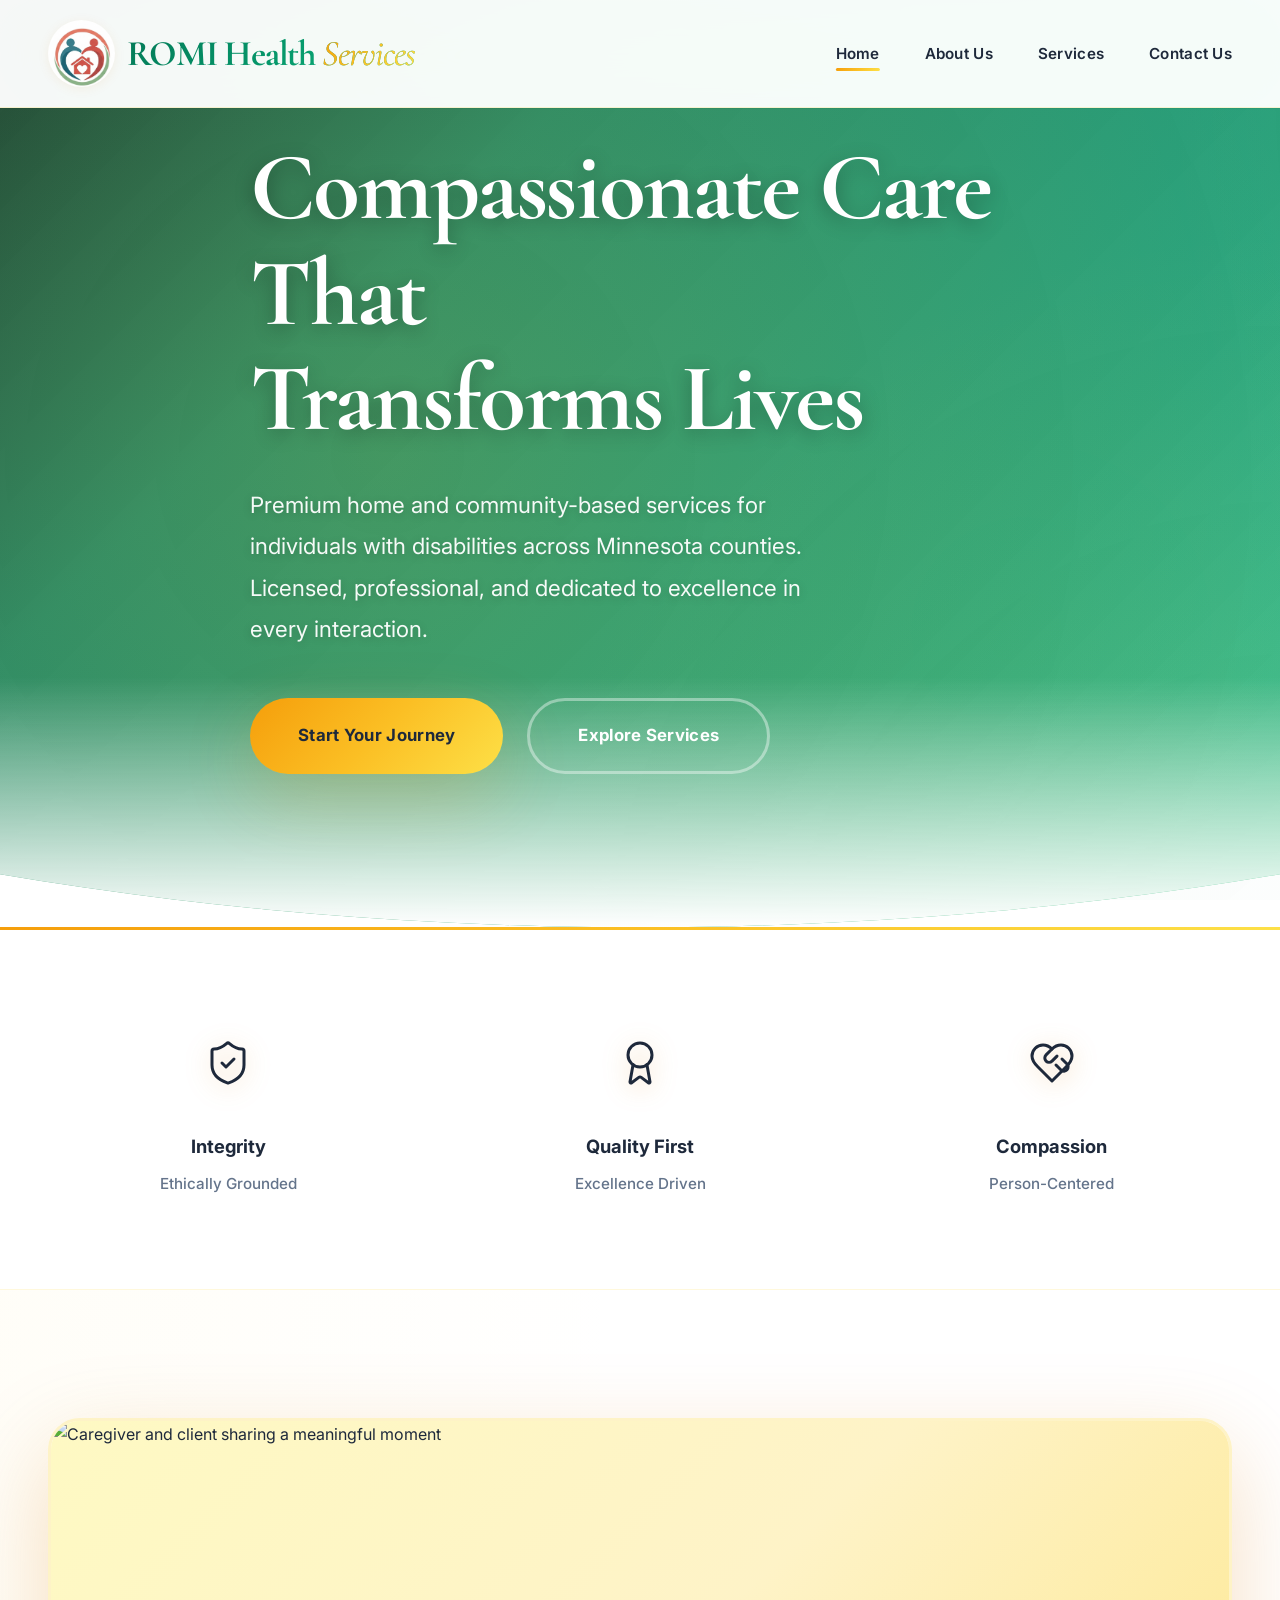
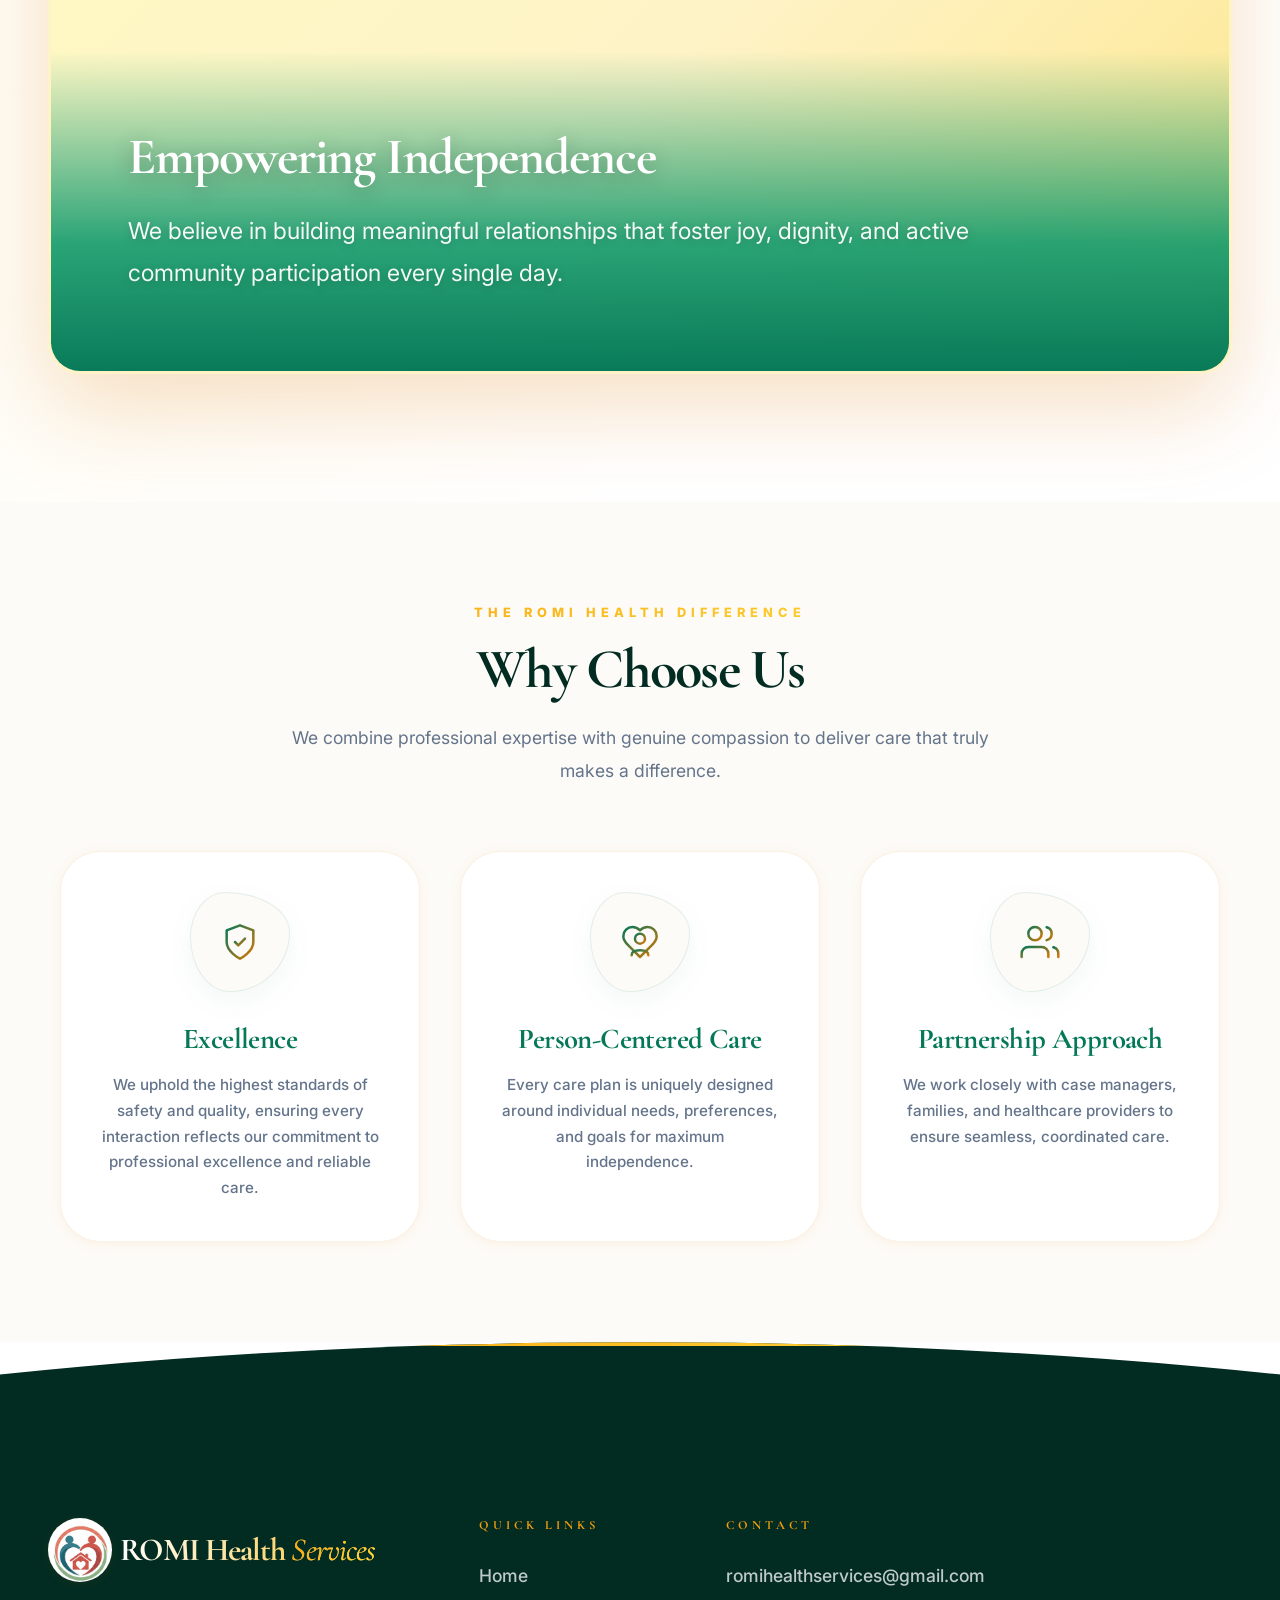
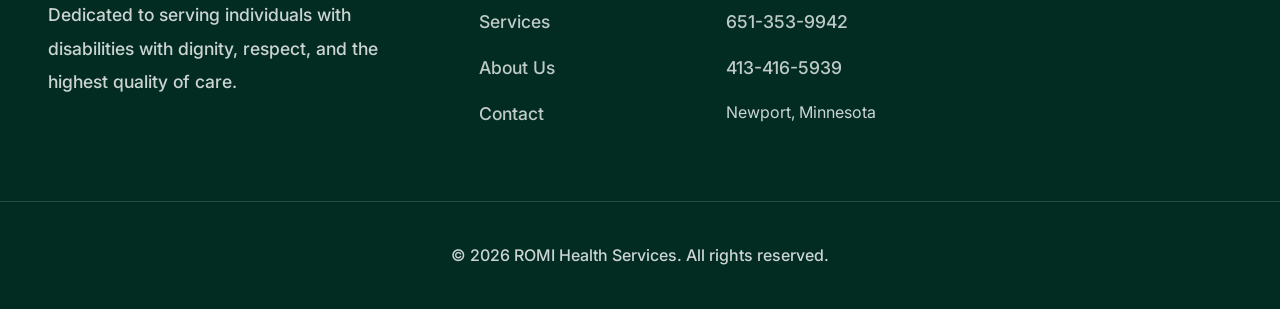
==== index.html @ c3fb42b8 "Initial commit via Netlify" ====
<!DOCTYPE html>
<html lang="en">
<head>
    <meta charset="UTF-8">
    <meta name="viewport" content="width=device-width, initial-scale=1.0">
    <title>ROMI Health Services - Premium HCBS Provider | Minnesota</title>
    <link rel="preconnect" href="https://fonts.googleapis.com">
    <link rel="preconnect" href="https://fonts.gstatic.com" crossorigin>
    <link href="https://fonts.googleapis.com/css2?family=Cormorant+Garamond:wght@300;400;500;600;700&family=Inter:wght@300;400;500;600;700;800&display=swap" rel="stylesheet">
    <link rel="stylesheet" href="styles.css">
</head>
<body>
    <nav id="navbar">
        <div class="nav-container">
            <a href="index.html" class="logo-wrapper">
                <img src="logo.png" alt="ROMI Health Services Logo" class="nav-logo">
                <div class="logo-text">ROMI Health <span>Services</span></div>
            </a>

            <button class="mobile-menu-btn" aria-label="Toggle menu">
                <span></span>
                <span></span>
                <span></span>
            </button>

            <ul class="nav-links">
                <li><a href="index.html">Home</a></li>
		<li><a href="about.html">About Us</a></li>
                <li><a href="services.html">Services</a></li>
                <li><a href="contact.html">Contact Us</a></li>
            </ul>
        </div>
    </nav>

    <section class="hero">
        <div class="hero-container">
            <div class="hero-content">
               

                <h1 style="display: block !important; font-family: 'Cormorant Garamond', serif; font-size: clamp(3rem, 8vw, 6rem); color: #ffffff; line-height: 1.1; margin-bottom: 2rem; font-weight: 700;">
    
    <div style="display: block !important; width: 100% !important; margin: 0 !important; padding: 0 !important;">
        Compassionate Care
    </div>

    <div class="accent" style="display: block !important; width: 100% !important; white-space: nowrap !important; background: linear-gradient(135deg, #bf953f 0%, #fcf6ba 50%, #aa771c 100%); -webkit-background-clip: text; -webkit-text-fill-color: transparent; font-style: italic; font-weight: 300; margin: 0 !important; padding: 0 !important;">
        That Transforms Lives
    </div>
</h1>

                <p>Premium home and community-based services for individuals with disabilities across Minnesota counties. Licensed, professional, and dedicated to excellence in every interaction.</p>

                <div class="hero-buttons">
                    <a href="contact.html" class="btn btn-primary">Start Your Journey</a>
                    <a href="services.html" class="btn btn-secondary">Explore Services</a>
                </div>
            </div>
        </div>
    </section>

<section class="trust-banner">
    <div class="trust-container">

        <div class="trust-item reveal">
            <div class="trust-icon">
                <svg xmlns="http://www.w3.org/2000/svg" width="48" height="48" viewBox="0 0 24 24" fill="none" stroke="currentColor" stroke-width="1.5" stroke-linecap="round" stroke-linejoin="round" class="lucide lucide-shield-check"><path d="M20 13c0 5-3.5 7.5-7.66 8.95a1 1 0 0 1-.67-.01C7.5 20.5 4 18 4 13V6a1 1 0 0 1 1-1c2 0 4.5-1.2 6.24-2.72a1.17 1.17 0 0 1 1.52 0C14.51 3.81 17 5 19 5a1 1 0 0 1 1 1z"/><path d="m9 12 2 2 4-4"/></svg>
            </div>
            <div class="trust-text">Integrity</div>
            <div class="trust-subtext">Ethically Grounded</div>
        </div>

        <div class="trust-item reveal">
            <div class="trust-icon">
                <svg xmlns="http://www.w3.org/2000/svg" width="48" height="48" viewBox="0 0 24 24" fill="none" stroke="currentColor" stroke-width="1.5" stroke-linecap="round" stroke-linejoin="round" class="lucide lucide-award"><path d="m15.477 12.89 1.515 8.526a.5.5 0 0 1-.81.47l-3.58-2.687a1 1 0 0 0-1.197 0l-3.586 2.686a.5.5 0 0 1-.81-.469l1.514-8.526"/><circle cx="12" cy="8" r="6"/></svg>
            </div>
            <div class="trust-text">Quality First</div>
            <div class="trust-subtext">Excellence Driven</div>
        </div>

        <div class="trust-item reveal">
            <div class="trust-icon">
                <svg xmlns="http://www.w3.org/2000/svg" width="48" height="48" viewBox="0 0 24 24" fill="none" stroke="currentColor" stroke-width="1.5" stroke-linecap="round" stroke-linejoin="round" class="lucide lucide-heart-handshake"><path d="M19 14c1.49-1.46 3-3.21 3-5.5A5.5 5.5 0 0 0 16.5 3c-1.76 0-3 .5-4.5 2-1.5-1.5-2.74-2-4.5-2A5.5 5.5 0 0 0 2 8.5c0 2.3 1.5 4.05 3 5.5l7 7Z"/><path d="M12 5 9.04 7.96a2.17 2.17 0 0 0 0 3.08c.82.82 2.13.82 2.96 0l2.5-2.5"/><path d="m14 13 2.5 2.5a2.1 2.1 0 0 0 3-.13 2.1 2.1 0 0 0-.13-3L17 10"/></svg>
            </div>
            <div class="trust-text">Compassion</div>
            <div class="trust-subtext">Person-Centered</div>
        </div>

    </div>
</section>

<section class="featured-image-section">
    <div class="section-container">
        <div class="featured-image-wrapper reveal">
            <img src="image2.jpg" alt="Caregiver and client sharing a meaningful moment" class="featured-image">

            <div class="image-overlay">
                <div class="image-caption">
                    <h3>Empowering Independence</h3>
                    <p>We believe in building meaningful relationships that foster joy, dignity, and active community participation every single day.</p>
                </div>
            </div>

        </div>
    </div>
</section>



<section class="why-choose" style="background: #fdfbf7; padding: 100px 0;">
    <svg width="0" height="0" style="position: absolute;">
        <defs>
            <linearGradient id="pro-gold-emerald" x1="0%" y1="0%" x2="100%" y2="100%">
                <stop offset="0%" style="stop-color:#047857;" />
                <stop offset="100%" style="stop-color:#d97706;" />
            </linearGradient>
        </defs>
    </svg>

    <div class="section-container" style="max-width: 1200px; margin: 0 auto; padding: 0 20px;">
        <div class="section-header reveal" style="text-align: center; margin-bottom: 60px;">
            <div class="section-subtitle" style="text-transform: uppercase; letter-spacing: 5px; color: #d97706; font-weight: 800; font-size: 0.8rem; margin-bottom: 15px;">The ROMI Health difference</div>
            <h2 class="section-title" style="font-family: 'Cormorant Garamond', serif; font-size: 3.5rem; color: #022c22; line-height: 1.1; margin-bottom: 20px;">Why Choose Us</h2>
            <p class="section-description" style="max-width: 700px; margin: 0 auto; color: #64748b; font-size: 1.1rem;">We combine professional expertise with genuine compassion to deliver care that truly makes a difference.</p>
        </div>

        <div class="features-grid" style="display: grid; grid-template-columns: repeat(auto-fit, minmax(300px, 1fr)); gap: 40px;">

            <div class="feature-card reveal" style="text-align: center; padding: 40px; background: #ffffff; border-radius: 40px; border: 1px solid rgba(217, 119, 6, 0.1); transition: all 0.6s cubic-bezier(0.23, 1, 0.32, 1);">
                <div class="feature-icon-wrapper" style="width: 100px; height: 100px; background: #fdfbf7; border-radius: 35% 65% 60% 40% / 45% 40% 60% 55%; display: flex; align-items: center; justify-content: center; margin: 0 auto 30px; border: 1px solid rgba(4, 120, 87, 0.1); box-shadow: 0 10px 30px rgba(4, 120, 87, 0.05);">
                    <svg xmlns="http://www.w3.org/2000/svg" width="40" height="40" viewBox="0 0 24 24" fill="none" stroke="url(#pro-gold-emerald)" stroke-width="1.5" stroke-linecap="round" stroke-linejoin="round">
                        <path d="M12 22s8-4 8-10V5l-8-3-8 3v7c0 6 8 10 8 10"/><path d="m9 12 2 2 4-4"/>
                    </svg>
                </div>
                <h3 class="feature-title" style="font-family: 'Cormorant Garamond', serif; font-size: 1.8rem; color: #047857; margin-bottom: 15px;">Excellence</h3>
                <p class="feature-description" style="color: #64748b; font-size: 0.95rem; line-height: 1.7;">We uphold the highest standards of safety and quality, ensuring every interaction reflects our commitment to professional excellence and reliable care.</p>
            </div>

            <div class="feature-card reveal" style="text-align: center; padding: 40px; background: #ffffff; border-radius: 40px; border: 1px solid rgba(217, 119, 6, 0.1); transition: all 0.6s cubic-bezier(0.23, 1, 0.32, 1);">
                <div class="feature-icon-wrapper" style="width: 100px; height: 100px; background: #fdfbf7; border-radius: 35% 65% 60% 40% / 45% 40% 60% 55%; display: flex; align-items: center; justify-content: center; margin: 0 auto 30px; border: 1px solid rgba(4, 120, 87, 0.1); box-shadow: 0 10px 30px rgba(4, 120, 87, 0.05);">
                    <svg xmlns="http://www.w3.org/2000/svg" width="40" height="40" viewBox="0 0 24 24" fill="none" stroke="url(#pro-gold-emerald)" stroke-width="1.5" stroke-linecap="round" stroke-linejoin="round">
                        <path d="M19 14c1.49-1.46 3-3.21 3-5.5A5.5 5.5 0 0 0 16.5 3c-1.76 0-3 .5-4.5 2-1.5-1.5-2.74-2-4.5-2A5.5 5.5 0 0 0 2 8.5c0 2.3 1.5 4.05 3 5.5l7 7Z"/><circle cx="12" cy="10" r="3"/><path d="M7 20c0-2 2-3 5-3s5 1 5 3"/>
                    </svg>
                </div>
                <h3 class="feature-title" style="font-family: 'Cormorant Garamond', serif; font-size: 1.8rem; color: #047857; margin-bottom: 15px;">Person-Centered Care</h3>
                <p class="feature-description" style="color: #64748b; font-size: 0.95rem; line-height: 1.7;">Every care plan is uniquely designed around individual needs, preferences, and goals for maximum independence.</p>
            </div>

            <div class="feature-card reveal" style="text-align: center; padding: 40px; background: #ffffff; border-radius: 40px; border: 1px solid rgba(217, 119, 6, 0.1); transition: all 0.6s cubic-bezier(0.23, 1, 0.32, 1);">
                <div class="feature-icon-wrapper" style="width: 100px; height: 100px; background: #fdfbf7; border-radius: 35% 65% 60% 40% / 45% 40% 60% 55%; display: flex; align-items: center; justify-content: center; margin: 0 auto 30px; border: 1px solid rgba(4, 120, 87, 0.1); box-shadow: 0 10px 30px rgba(4, 120, 87, 0.05);">
                    <svg xmlns="http://www.w3.org/2000/svg" width="40" height="40" viewBox="0 0 24 24" fill="none" stroke="url(#pro-gold-emerald)" stroke-width="1.5" stroke-linecap="round" stroke-linejoin="round">
                        <path d="M17 21v-2a4 4 0 0 0-4-4H5a4 4 0 0 0-4 4v2"/><circle cx="9" cy="7" r="4"/><path d="M23 21v-2a4 4 0 0 0-3-3.87"/><path d="M16 3.13a4 4 0 0 1 0 7.75"/>
                    </svg>
                </div>
                <h3 class="feature-title" style="font-family: 'Cormorant Garamond', serif; font-size: 1.8rem; color: #047857; margin-bottom: 15px;">Partnership Approach</h3>
                <p class="feature-description" style="color: #64748b; font-size: 0.95rem; line-height: 1.7;">We work closely with case managers, families, and healthcare providers to ensure seamless, coordinated care.</p>
            </div>

        </div>
    </div>
</section>

<footer>
    <div class="footer-container">

        <div class="footer-about">
            <a href="index.html" class="logo-wrapper footer-logo-wrapper">
                <img src="logo.png" alt="ROMI Health Services Logo" class="footer-logo">
                <div class="logo-text footer-logo-text">ROMI Health <span>Services</span></div>
            </a>

            <p>Dedicated to serving individuals with disabilities with dignity, respect, and the highest quality of care.</p>
        </div>

        <div class="footer-column">
            <h4 class="footer-title">Quick Links</h4>
            <ul class="footer-links">
                <li><a href="index.html">Home</a></li>
                <li><a href="services.html">Services</a></li>
                <li><a href="about.html">About Us</a></li>
                <li><a href="contact.html">Contact</a></li>
            </ul>
        </div>

        <div class="footer-column">
            <h4 class="footer-title">Contact</h4>
            <ul class="footer-links">
                <li><a href="mailto:romihealthservices@gmail.com">romihealthservices@gmail.com</a></li>
                <li><a href="tel:651-353-9942">651-353-9942</a></li>
                <li><a href="tel:+14134165939">413-416-5939</a></li>
                <li>Newport, Minnesota</li>
                
            </ul>
        </div>

    </div>

    <div class="footer-bottom">
        <p>&copy; 2026 ROMI Health Services. All rights reserved.</p>
    </div>

</footer>

<script src="script.js"></script>
</body>
</html>
---- styles.css ----
/* ===================================
   MERCY CARE AGENCY - ULTRA PREMIUM STYLES
   $10,000 Healthcare Design System
   Yellow, Green & Gold Palette
   =================================== */

:root {
    /* Primary Color Palette - Healing Green */
    --primary: #047857;
    --primary-light: #059669;
    --primary-dark: #065f46;
    --primary-ultra-light: #d1fae5;
    
    /* Accent Colors - Warm Gold & Yellow */
    --accent: #f59e0b;
    --accent-light: #fbbf24;
    --accent-dark: #d97706;
    --gold: #eab308;
    --gold-light: #fde047;
    
    /* Secondary Yellow */
    --yellow: #facc15;
    --yellow-light: #fef08a;
    --yellow-pale: #fef9c3;
    
    /* Neutrals */
    --dark: #1e293b;
    --dark-green: #022c22;
    --light: #fefce8;
    --light-green: #f0fdf4;
    --white: #ffffff;
    --cream: #fffbeb;
    
    /* Text Colors */
    --text: #1e293b;
    --text-light: #64748b;
    --text-lighter: #94a3b8;
    
    /* UI Elements */
    --border: #fef3c7;
    --border-green: #d1fae5;
    
    /* Shadows - Warm & Sophisticated */
    --shadow-sm: 0 2px 12px rgba(217, 119, 6, 0.08);
    --shadow-md: 0 4px 24px rgba(217, 119, 6, 0.12);
    --shadow-lg: 0 12px 48px rgba(217, 119, 6, 0.16);
    --shadow-xl: 0 24px 72px rgba(217, 119, 6, 0.20);
    --shadow-2xl: 0 32px 96px rgba(217, 119, 6, 0.24);
    
    /* Green Shadows */
    --shadow-green-sm: 0 2px 12px rgba(4, 120, 87, 0.10);
    --shadow-green-md: 0 4px 24px rgba(4, 120, 87, 0.15);
    --shadow-green-lg: 0 12px 48px rgba(4, 120, 87, 0.20);
    
    /* Gradients */
    --gradient-primary: linear-gradient(135deg, #047857 0%, #059669 50%, #10b981 100%);
    --gradient-accent: linear-gradient(135deg, #f59e0b 0%, #fbbf24 50%, #fde047 100%);
    --gradient-warm: linear-gradient(135deg, #fef9c3 0%, #fef3c7 50%, #fde68a 100%);
    --gradient-health: linear-gradient(135deg, #d1fae5 0%, #a7f3d0 50%, #6ee7b7 100%);
}

* {
    margin: 0;
    padding: 0;
    box-sizing: border-box;
}

html {
    scroll-behavior: smooth;
    font-size: 16px;
}

body {
    font-family: 'Inter', -apple-system, BlinkMacSystemFont, 'Segoe UI', sans-serif;
    color: var(--text);
    background: var(--white);
    overflow-x: hidden;
    line-height: 1.7;
    -webkit-font-smoothing: antialiased;
    -moz-osx-font-smoothing: grayscale;
    position: relative;
}

/* Premium Background Pattern */
body::before {
    content: '';
    position: fixed;
    top: 0;
    left: 0;
    width: 100%;
    height: 100%;
    background-image: 
        radial-gradient(circle at 20% 30%, rgba(250, 204, 21, 0.03) 0%, transparent 50%),
        radial-gradient(circle at 80% 70%, rgba(4, 120, 87, 0.03) 0%, transparent 50%);
    pointer-events: none;
    z-index: -1;
}

h1, h2, h3, h4, h5, h6 {
    font-family: 'Cormorant Garamond', serif;
    font-weight: 600;
    line-height: 1.2;
    letter-spacing: -0.02em;
}

/* ===================================
   NAVIGATION - ULTRA PREMIUM
   =================================== */

/* New Logo Structure Styles */
.logo-wrapper {
    display: flex;
    align-items: center;
    gap: 0.75rem;
    text-decoration: none;
    position: relative;
    z-index: 1001;
    transition: transform 0.3s ease;
}

.logo-wrapper:hover {
    transform: scale(1.02);
}

.nav-logo {
    height: clamp(3.2rem, 8vw, 4.2rem);
    width: clamp(3.2rem, 8vw, 4.2rem); /* Force width to exactly match height */
    object-fit: cover; /* This makes it fill the circle perfectly without stretching */
    border-radius: 50%;
    background: white;
    box-shadow: var(--shadow-sm);
}

.logo-text {
    font-family: 'Cormorant Garamond', serif;
    font-size: clamp(1.75rem, 4vw, 2.25rem);
    font-weight: 700;
    background: var(--gradient-primary);
    -webkit-background-clip: text;
    -webkit-text-fill-color: transparent;
    background-clip: text;
    letter-spacing: -0.03em;
    margin: 0;
}

.logo-text span {
    background: var(--gradient-accent);
    -webkit-background-clip: text;
    -webkit-text-fill-color: transparent;
    background-clip: text;
    font-weight: 400;
    font-style: italic;
}

.mobile-menu-btn {
    display: none;
    background: none;
    border: none;
    width: 44px;
    height: 44px;
    cursor: pointer;
    position: relative;
    z-index: 1001;
    padding: 8px;
}

.mobile-menu-btn span {
    display: block;
    width: 28px;
    height: 3px;
    background: linear-gradient(135deg, var(--primary), var(--accent));
    margin: 5px auto;
    transition: all 0.4s cubic-bezier(0.68, -0.55, 0.265, 1.55);
    border-radius: 2px;
}

.mobile-menu-btn.active span:nth-child(1) {
    transform: rotate(45deg) translate(8px, 8px);
}

.mobile-menu-btn.active span:nth-child(2) {
    opacity: 0;
    transform: translateX(-20px);
}

.mobile-menu-btn.active span:nth-child(3) {
    transform: rotate(-45deg) translate(8px, -8px);
}

nav {
    position: fixed;
    top: 0;
    width: 100%;
    background: rgba(255, 255, 255, 0.96);
    backdrop-filter: blur(28px) saturate(200%);
    -webkit-backdrop-filter: blur(28px) saturate(200%);
    z-index: 1000;
    padding: 1.25rem 0;
    border-bottom: 1px solid rgba(250, 204, 21, 0.18);
    transition: all 0.4s cubic-bezier(0.4, 0, 0.2, 1);
    box-shadow: 0 1px 0 rgba(0,0,0,0.04);
}

nav.scrolled {
    padding: 0.8rem 0;
    box-shadow: var(--shadow-md);
    border-bottom-color: rgba(4, 120, 87, 0.15);
}

.nav-container {
    max-width: 1400px;
    margin: 0 auto;
    padding: 0 clamp(1.5rem, 5vw, 3rem);
    display: flex;
    justify-content: space-between;
    align-items: center;
}

.nav-links {
    display: flex;
    gap: clamp(2rem, 3.5vw, 3.5rem);
    list-style: none;
    align-items: center;
}

.nav-links a {
    color: var(--text);
    text-decoration: none;
    font-weight: 600;
    font-size: 0.95rem;
    transition: all 0.3s ease;
    letter-spacing: 0.3px;
    position: relative;
    padding: 0.5rem 0;
}

.nav-links a::before {
    content: '';
    position: absolute;
    bottom: 0;
    left: 50%;
    transform: translateX(-50%);
    width: 0;
    height: 3px;
    background: var(--gradient-accent);
    transition: width 0.4s cubic-bezier(0.68, -0.55, 0.265, 1.55);
    border-radius: 2px;
}

.nav-links a.active::before,
.nav-links a:hover::before {
    width: 100%;
}

.nav-links a:hover {
    color: var(--primary);
}

.nav-cta {
    background: var(--gradient-primary);
    color: var(--white) !important;
    padding: 0.85rem 2rem;
    border-radius: 50px;
    font-weight: 700;
    font-size: 0.95rem;
    transition: all 0.4s cubic-bezier(0.4, 0, 0.2, 1);
    box-shadow: var(--shadow-green-md);
    border: none;
    position: relative;
    overflow: hidden;
}

.nav-cta::before {
    content: '';
    position: absolute;
    top: 0;
    left: -100%;
    width: 100%;
    height: 100%;
    background: linear-gradient(90deg, transparent, rgba(255,255,255,0.3), transparent);
    transition: left 0.5s;
}

.nav-cta:hover::before {
    left: 100%;
}

.nav-cta::after {
    display: none;
}

.nav-cta:hover {
    transform: translateY(-2px);
    box-shadow: var(--shadow-green-lg);
}

/* ===================================
   HERO SECTION - ULTRA LUXURY
   =================================== */

.hero {
    min-height: 100vh;
    display: flex;
    align-items: center;
    position: relative;
    overflow: hidden;
    /* Added RGBA transparency to the gradient and inserted image1.jpg */
    background: 
        linear-gradient(135deg, rgba(2, 44, 34, 0.92) 0%, rgba(4, 120, 87, 0.88) 30%, rgba(5, 150, 105, 0.85) 70%, rgba(16, 185, 129, 0.8) 100%),
        url('image1.jpg') center/cover no-repeat;
    padding: clamp(7rem, 15vh, 11rem) 0 clamp(5rem, 10vh, 7rem);
}

.hero::before {
    content: '';
    position: absolute;
    width: 200%;
    height: 200%;
    background: 
        radial-gradient(circle at 15% 50%, rgba(250, 204, 21, 0.15) 0%, transparent 40%),
        radial-gradient(circle at 85% 30%, rgba(251, 191, 36, 0.12) 0%, transparent 40%),
        radial-gradient(circle at 50% 80%, rgba(234, 179, 8, 0.10) 0%, transparent 40%);
    animation: heroFloat 20s ease-in-out infinite;
}

@keyframes heroFloat {
    0%, 100% { transform: translate(0, 0) rotate(0deg) scale(1); }
    33% { transform: translate(-40px, -40px) rotate(5deg) scale(1.05); }
    66% { transform: translate(40px, -30px) rotate(-5deg) scale(0.95); }
}

.hero::after {
    content: '';
    position: absolute;
    bottom: 0;
    left: 0;
    right: 0;
    height: 250px;
    background: linear-gradient(to top, var(--white), transparent);
}

/* Decorative Elements */
.hero .section-container::before,
.hero .section-container::after {
    content: '';
    position: absolute;
    border-radius: 50%;
    opacity: 0.6;
    animation: pulse 4s ease-in-out infinite;
}

.hero .section-container::before {
    width: 300px;
    height: 300px;
    background: radial-gradient(circle, rgba(250, 204, 21, 0.2), transparent 70%);
    top: 10%;
    right: 5%;
    animation-delay: 0.5s;
}

.hero .section-container::after {
    width: 400px;
    height: 400px;
    background: radial-gradient(circle, rgba(234, 179, 8, 0.15), transparent 70%);
    bottom: 15%;
    left: 0;
}

@keyframes pulse {
    0%, 100% { transform: scale(1); opacity: 0.6; }
    50% { transform: scale(1.1); opacity: 0.4; }
}

.hero-container {
    max-width: 1400px;
    margin: 0 auto;
    padding: 0 clamp(1.5rem, 5vw, 3rem);
    display: flex;
    flex-direction: column;
    align-items: flex-start;
    position: relative;
    z-index: 1;
}

.hero-content {
    max-width: 780px;
    animation: fadeInLeft 1.2s cubic-bezier(0.4, 0, 0.2, 1);
}

@keyframes fadeInLeft {
    from {
        opacity: 0;
        transform: translateX(-60px);
    }
    to {
        opacity: 1;
        transform: translateX(0);
    }
}

.hero-badge {
    display: inline-flex;
    align-items: center;
    gap: 0.75rem;
    background: rgba(250, 204, 21, 0.25);
    backdrop-filter: blur(12px);
    color: var(--yellow-light);
    padding: 0.75rem 2rem;
    border-radius: 50px;
    font-size: 0.9rem;
    font-weight: 700;
    margin-bottom: 2rem;
    border: 2px solid rgba(250, 204, 21, 0.5);
    animation: fadeIn 1.2s ease-out 0.3s both;
    letter-spacing: 0.5px;
    text-transform: uppercase;
    box-shadow: 0 8px 24px rgba(250, 204, 21, 0.3);
}

@keyframes fadeIn {
    from { opacity: 0; transform: translateY(30px); }
    to { opacity: 1; transform: translateY(0); }
}

.hero h1 {
    font-size: clamp(3rem, 8vw, 6rem);
    line-height: 1.05;
    color: var(--white);
    margin-bottom: 1.75rem;
    font-weight: 700;
    animation: fadeIn 1.2s ease-out 0.5s both;
    text-shadow: 0 4px 20px rgba(0, 0, 0, 0.3);
}

.hero h1 .accent {
    background: var(--gradient-accent);
    -webkit-background-clip: text;
    -webkit-text-fill-color: transparent;
    background-clip: text;
    display: block;
    font-weight: 400;
    font-style: italic;
    text-shadow: none;
}

.hero p {
    font-size: clamp(1.15rem, 2.2vw, 1.4rem);
    color: rgba(255, 255, 255, 0.95);
    margin-bottom: 3rem;
    line-height: 1.85;
    max-width: 600px;
    animation: fadeIn 1.2s ease-out 0.7s both;
    text-shadow: 0 2px 10px rgba(0, 0, 0, 0.2);
}

.hero-buttons {
    display: flex;
    gap: 1.5rem;
    flex-wrap: wrap;
    animation: fadeIn 1.2s ease-out 0.9s both;
}

.btn {
    display: inline-flex;
    align-items: center;
    justify-content: center;
    padding: 1.3rem 3rem;
    border-radius: 50px;
    text-decoration: none;
    font-weight: 700;
    font-size: 1.05rem;
    transition: all 0.4s cubic-bezier(0.4, 0, 0.2, 1);
    border: none;
    cursor: pointer;
    letter-spacing: 0.3px;
    position: relative;
    overflow: hidden;
}

.btn::before {
    content: '';
    position: absolute;
    top: 50%;
    left: 50%;
    width: 0;
    height: 0;
    border-radius: 50%;
    background: rgba(255, 255, 255, 0.3);
    transform: translate(-50%, -50%);
    transition: width 0.6s, height 0.6s;
}

.btn:hover::before {
    width: 300px;
    height: 300px;
}

.btn-primary {
    background: var(--gradient-accent);
    color: var(--dark);
    box-shadow: var(--shadow-xl);
}

.btn-primary:hover {
    transform: translateY(-4px);
    box-shadow: var(--shadow-2xl);
}

.btn-secondary {
    background: transparent;
    color: var(--white);
    border: 3px solid rgba(255, 255, 255, 0.4);
}

.btn-secondary:hover {
    background: rgba(255, 255, 255, 0.15);
    border-color: var(--white);
}

.hero-visual {
    position: relative;
    animation: fadeInRight 1.2s ease-out 0.5s both;
}

@keyframes fadeInRight {
    from {
        opacity: 0;
        transform: translateX(60px);
    }
    to {
        opacity: 1;
        transform: translateX(0);
    }
}

.stats-grid {
    display: grid;
    grid-template-columns: repeat(2, 1fr);
    gap: clamp(1.5rem, 2.5vw, 2.5rem);
}

.stat-card {
    background: rgba(255, 255, 255, 0.12);
    backdrop-filter: blur(24px);
    -webkit-backdrop-filter: blur(24px);
    padding: clamp(2rem, 4vw, 3rem);
    border-radius: 24px;
    border: 2px solid rgba(255, 255, 255, 0.25);
    transition: all 0.5s cubic-bezier(0.4, 0, 0.2, 1);
    position: relative;
    overflow: hidden;
}

.stat-card::before {
    content: '';
    position: absolute;
    top: 0;
    left: 0;
    right: 0;
    height: 5px;
    background: var(--gradient-accent);
    transform: scaleX(0);
    transition: transform 0.6s cubic-bezier(0.68, -0.55, 0.265, 1.55);
}

.stat-card:hover::before {
    transform: scaleX(1);
}

.stat-card::after {
    content: '';
    position: absolute;
    top: -50%;
    right: -50%;
    width: 200%;
    height: 200%;
    background: radial-gradient(circle, rgba(250, 204, 21, 0.1), transparent 70%);
    transition: transform 0.8s ease;
}

.stat-card:hover::after {
    transform: rotate(45deg);
}

.stat-card:hover {
    background: rgba(255, 255, 255, 0.18);
    transform: translateY(-10px);
    border-color: rgba(250, 204, 21, 0.6);
    box-shadow: 0 20px 60px rgba(250, 204, 21, 0.3);
}

.stat-number {
    font-family: 'Cormorant Garamond', serif;
    font-size: clamp(3rem, 6vw, 4.5rem);
    font-weight: 800;
    background: var(--gradient-accent);
    -webkit-background-clip: text;
    -webkit-text-fill-color: transparent;
    background-clip: text;
    margin-bottom: 0.75rem;
    line-height: 1;
    position: relative;
    z-index: 1;
}

.stat-label {
    color: rgba(255, 255, 255, 0.95);
    font-size: clamp(1rem, 1.8vw, 1.2rem);
    font-weight: 600;
    position: relative;
    z-index: 1;
}

/* ===================================
   TRUST BANNER - PREMIUM
   =================================== */

.trust-banner {
    background: var(--white);
    padding: clamp(3.5rem, 6vw, 5rem) 0;
    border-bottom: 1px solid rgba(250, 204, 21, 0.15);
    position: relative;
}

.trust-banner::before {
    content: '';
    position: absolute;
    top: 0;
    left: 0;
    right: 0;
    height: 3px;
    background: var(--gradient-accent);
}

.trust-container {
    max-width: 1400px;
    margin: 0 auto;
    padding: 0 clamp(1.5rem, 5vw, 3rem);
    display: flex;
    justify-content: space-around;
    align-items: center;
    gap: clamp(2rem, 4vw, 4rem);
    flex-wrap: wrap;
}

.trust-item {
    text-align: center;
    flex: 1;
    min-width: 180px;
    padding: 1rem;
    transition: transform 0.3s ease;
}

.trust-item:hover {
    transform: translateY(-5px);
}

.trust-icon {
    font-size: clamp(2.5rem, 5vw, 3.5rem);
    margin-bottom: 1rem;
    filter: drop-shadow(0 4px 12px rgba(217, 119, 6, 0.3));
}

.trust-text {
    font-size: clamp(1rem, 1.8vw, 1.15rem);
    color: var(--text);
    font-weight: 700;
    margin-bottom: 0.5rem;
}

.trust-subtext {
    font-size: clamp(0.85rem, 1.4vw, 0.95rem);
    color: var(--text-light);
    font-weight: 500;
}

/* ===================================
   FEATURED IMAGE SECTION - ULTRA PREMIUM
   =================================== */

.featured-image-section {
    padding: clamp(5rem, 10vw, 8rem) 0;
    background: var(--white);
    position: relative;
}

.featured-image-section::before {
    content: '';
    position: absolute;
    top: 0;
    left: 0;
    width: 50%;
    height: 100%;
    background: linear-gradient(to right, rgba(250, 204, 21, 0.03), transparent);
    pointer-events: none;
}

.featured-image-wrapper {
    position: relative;
    border-radius: 32px;
    overflow: hidden;
    box-shadow: var(--shadow-2xl);
    transition: all 0.6s cubic-bezier(0.4, 0, 0.2, 1);
    max-width: 1200px;
    margin: 0 auto;
    border: 3px solid var(--border);
}

.featured-image-wrapper:hover {
    transform: translateY(-12px) scale(1.01);
    box-shadow: 0 40px 100px rgba(217, 119, 6, 0.3);
    border-color: var(--accent);
}

.featured-image {
    width: 100%;
    height: auto;
    min-height: 550px;
    max-height: 750px;
    object-fit: cover;
    display: block;
    background: var(--gradient-warm);
    transition: transform 0.6s ease;
}

.featured-image-wrapper:hover .featured-image {
    transform: scale(1.05);
}

.image-overlay {
    position: absolute;
    bottom: 0;
    left: 0;
    right: 0;
    background: linear-gradient(
        to top,
        rgba(4, 120, 87, 0.98) 0%,
        rgba(5, 150, 105, 0.85) 40%,
        transparent 100%
    );
    padding: clamp(2.5rem, 6vw, 5rem);
    transform: translateY(0);
    transition: all 0.6s ease;
}

.featured-image-wrapper:hover .image-overlay {
    background: linear-gradient(
        to top,
        rgba(2, 44, 34, 0.98) 0%,
        rgba(4, 120, 87, 0.9) 50%,
        transparent 100%
    );
}

.image-caption {
    max-width: 850px;
}

.image-caption h3 {
    font-family: 'Cormorant Garamond', serif;
    font-size: clamp(2.2rem, 5vw, 3.8rem);
    color: var(--white);
    margin-bottom: 1.5rem;
    font-weight: 700;
    line-height: 1.15;
    text-shadow: 0 4px 20px rgba(0, 0, 0, 0.3);
}

.image-caption p {
    color: rgba(255, 255, 255, 0.95);
    font-size: clamp(1.1rem, 2.2vw, 1.45rem);
    line-height: 1.8;
    margin: 0;
    text-shadow: 0 2px 10px rgba(0, 0, 0, 0.2);
}

/* Placeholder styling */
.featured-image-wrapper::before {
    content: '';
    position: absolute;
    top: 0;
    left: 0;
    right: 0;
    bottom: 0;
    background: var(--gradient-warm);
    z-index: -1;
}

/* ===================================
   SECTIONS - PREMIUM SPACING
   =================================== */

section {
    padding: clamp(5rem, 12vw, 10rem) 0;
    position: relative;
}

.section-container {
    max-width: 1400px;
    margin: 0 auto;
    padding: 0 clamp(1.5rem, 5vw, 3rem);
}

.section-header {
    text-align: center;
    margin-bottom: clamp(4rem, 8vw, 6rem);
    max-width: 900px;
    margin-left: auto;
    margin-right: auto;
}

.section-subtitle {
    color: var(--accent-dark);
    font-weight: 800;
    font-size: clamp(0.78rem, 1.4vw, 0.9rem);
    text-transform: uppercase;
    letter-spacing: 5px;
    margin-bottom: 1.25rem;
    background: var(--gradient-accent);
    -webkit-background-clip: text;
    -webkit-text-fill-color: transparent;
    background-clip: text;
}

.section-title {
    font-family: 'Cormorant Garamond', serif;
    font-size: clamp(3rem, 7vw, 5rem);
    color: var(--dark);
    font-weight: 700;
    margin-bottom: 2rem;
    line-height: 1.1;
    letter-spacing: -0.03em;
}

.section-description {
    font-size: clamp(1.1rem, 2.2vw, 1.35rem);
    color: var(--text-light);
    line-height: 1.9;
    font-weight: 400;
}

/* ===================================
   CERTIFICATIONS - ULTRA PREMIUM
   =================================== */

.certifications {
    background: var(--light-green);
    position: relative;
    overflow: hidden;
}

.certifications::before {
    content: '';
    position: absolute;
    width: 600px;
    height: 600px;
    border-radius: 50%;
    background: radial-gradient(circle, rgba(250, 204, 21, 0.08), transparent 70%);
    top: -200px;
    right: -200px;
    animation: float 15s ease-in-out infinite;
}

@keyframes float {
    0%, 100% { transform: translate(0, 0); }
    50% { transform: translate(-50px, 50px); }
}

.cert-grid {
    display: grid;
    grid-template-columns: repeat(auto-fit, minmax(280px, 1fr));
    gap: clamp(2rem, 4vw, 3rem);
    margin-top: 4rem;
}

.cert-badge {
    background: var(--white);
    padding: clamp(2.5rem, 5vw, 3.5rem) clamp(2rem, 4vw, 2.5rem);
    border-radius: 28px;
    text-align: center;
    border: 3px solid transparent;
    transition: all 0.6s cubic-bezier(0.4, 0, 0.2, 1);
    box-shadow: var(--shadow-sm);
    position: relative;
    overflow: hidden;
}

.cert-badge::before {
    content: '';
    position: absolute;
    top: 0;
    left: 0;
    right: 0;
    height: 6px;
    background: var(--gradient-accent);
    transform: scaleX(0);
    transition: transform 0.6s cubic-bezier(0.68, -0.55, 0.265, 1.55);
}

.cert-badge::after {
    content: '';
    position: absolute;
    inset: 0;
    background: radial-gradient(circle at 50% 50%, rgba(250, 204, 21, 0.05), transparent 70%);
    opacity: 0;
    transition: opacity 0.4s ease;
}

.cert-badge:hover::before {
    transform: scaleX(1);
}

.cert-badge:hover::after {
    opacity: 1;
}

.cert-badge:hover {
    border-color: var(--accent);
    transform: translateY(-15px);
    box-shadow: var(--shadow-2xl);
}

.cert-icon {
    font-size: clamp(3rem, 6vw, 4.5rem);
    margin-bottom: 2rem;
    filter: grayscale(0.2);
    transition: all 0.4s ease;
}

.cert-badge:hover .cert-icon {
    filter: grayscale(0);
    transform: scale(1.1) rotate(5deg);
}

.cert-name {
    font-family: 'Cormorant Garamond', serif;
    font-weight: 800;
    color: var(--primary);
    font-size: clamp(1.8rem, 3.5vw, 2.5rem);
    margin-bottom: 0.75rem;
    letter-spacing: -0.02em;
}

.cert-desc {
    font-size: clamp(1rem, 1.7vw, 1.1rem);
    color: var(--text-light);
    line-height: 1.7;
    font-weight: 500;
}

/* ===================================
   SERVICES - LUXURY GRID
   =================================== */

.services {
    background: var(--white);
}

.services-grid {
    display: grid;
    grid-template-columns: repeat(auto-fit, minmax(340px, 1fr));
    gap: clamp(2rem, 4vw, 3rem);
    margin-top: 4rem;
}

.service-card {
    background: var(--white);
    padding: clamp(2.5rem, 5vw, 3.5rem);
    border-radius: 28px;
    box-shadow: var(--shadow-md);
    transition: all 0.6s cubic-bezier(0.4, 0, 0.2, 1);
    position: relative;
    overflow: hidden;
    border: 2px solid var(--border);
}

.service-card::before {
    content: '';
    position: absolute;
    top: 0;
    left: 0;
    width: 100%;
    height: 8px;
    background: var(--gradient-primary);
    transform: scaleX(0);
    transform-origin: left;
    transition: transform 0.6s cubic-bezier(0.68, -0.55, 0.265, 1.55);
}

.service-card:hover::before {
    transform: scaleX(1);
}

.service-card::after {
    content: '';
    position: absolute;
    top: -50%;
    right: -50%;
    width: 200%;
    height: 200%;
    background: radial-gradient(circle, rgba(250, 204, 21, 0.08), transparent 70%);
    opacity: 0;
    transition: opacity 0.6s ease;
    animation: rotate 20s linear infinite;
}

@keyframes rotate {
    from { transform: rotate(0deg); }
    to { transform: rotate(360deg); }
}

.service-card:hover::after {
    opacity: 1;
}

.service-card:hover {
    transform: translateY(-15px);
    box-shadow: var(--shadow-2xl);
    border-color: var(--accent);
}

.service-icon {
    font-size: clamp(3rem, 6vw, 4.5rem);
    margin-bottom: 2rem;
    display: inline-block;
    transition: all 0.6s cubic-bezier(0.68, -0.55, 0.265, 1.55);
    filter: drop-shadow(0 4px 12px rgba(4, 120, 87, 0.2));
}

.service-card:hover .service-icon {
    transform: scale(1.15) rotate(10deg);
}

.service-title {
    font-family: 'Cormorant Garamond', serif;
    font-size: clamp(1.6rem, 3vw, 2.2rem);
    color: var(--dark);
    font-weight: 700;
    margin-bottom: 1.25rem;
    line-height: 1.25;
    letter-spacing: -0.02em;
}

.service-description {
    color: var(--text-light);
    line-height: 1.85;
    font-size: clamp(1rem, 1.7vw, 1.15rem);
    font-weight: 500;
}

/* ===================================
   SERVICES DETAIL PAGE
   =================================== */

.services-detail {
    background: var(--light);
}

.service-detail-card {
    background: var(--white);
    padding: clamp(3rem, 6vw, 5rem);
    border-radius: 28px;
    margin-bottom: clamp(2.5rem, 5vw, 3.5rem);
    box-shadow: var(--shadow-md);
    display: grid;
    grid-template-columns: 1fr auto;
    gap: clamp(2.5rem, 5vw, 4rem);
    align-items: center;
    transition: all 0.5s ease;
    border-left: 8px solid var(--accent);
    position: relative;
    overflow: hidden;
}

.service-detail-card::before {
    content: '';
    position: absolute;
    inset: 0;
    background: radial-gradient(circle at 100% 50%, rgba(4, 120, 87, 0.03), transparent 60%);
    opacity: 0;
    transition: opacity 0.5s ease;
}

.service-detail-card:hover::before {
    opacity: 1;
}

.service-detail-card:hover {
    box-shadow: var(--shadow-xl);
    transform: translateX(15px);
}

.service-number {
    font-family: 'Cormorant Garamond', serif;
    font-size: clamp(1.8rem, 3.5vw, 2.5rem);
    font-weight: 800;
    background: var(--gradient-accent);
    -webkit-background-clip: text;
    -webkit-text-fill-color: transparent;
    background-clip: text;
    margin-bottom: 1.25rem;
}

.service-detail-title {
    font-family: 'Cormorant Garamond', serif;
    font-size: clamp(2.2rem, 4vw, 3.2rem);
    color: var(--dark);
    margin-bottom: 1.75rem;
    font-weight: 700;
    letter-spacing: -0.02em;
}

.service-detail-description {
    color: var(--text);
    line-height: 1.9;
    margin-bottom: 2rem;
    font-size: clamp(1.05rem, 1.9vw, 1.2rem);
    font-weight: 500;
}

.service-features {
    list-style: none;
    display: grid;
    gap: 1rem;
}

.service-features li {
    color: var(--text-light);
    font-size: clamp(1rem, 1.7vw, 1.15rem);
    padding-left: 0.5rem;
    font-weight: 500;
}

.service-detail-icon {
    font-size: clamp(5rem, 10vw, 8rem);
    opacity: 0.12;
    transition: all 0.5s ease;
}

.service-detail-card:hover .service-detail-icon {
    opacity: 0.18;
    transform: rotate(5deg) scale(1.1);
}

/* ===================================
   COUNTIES SECTION
   =================================== */

.counties {
    background: var(--gradient-primary);
    position: relative;
    overflow: hidden;
}

.counties::before {
    content: '';
    position: absolute;
    width: 100%;
    height: 100%;
    background-image: 
        radial-gradient(circle at 25% 25%, rgba(250, 204, 21, 0.12) 0%, transparent 50%),
        radial-gradient(circle at 75% 75%, rgba(251, 191, 36, 0.10) 0%, transparent 50%);
    animation: pulse 8s ease-in-out infinite;
}

.counties .section-title {
    color: var(--white);
}

.counties .section-description {
    color: rgba(255, 255, 255, 0.9);
}

.counties-grid {
    display: grid;
    grid-template-columns: repeat(auto-fit, minmax(180px, 1fr));
    gap: clamp(1.5rem, 3vw, 2rem);
    margin-top: 4rem;
    position: relative;
    z-index: 1;
}

.county-card {
    background: rgba(255, 255, 255, 0.10);
    backdrop-filter: blur(24px);
    -webkit-backdrop-filter: blur(24px);
    padding: clamp(2rem, 4vw, 3rem) clamp(1.25rem, 3vw, 2rem);
    border-radius: 20px;
    text-align: center;
    border: 2px solid rgba(255, 255, 255, 0.2);
    transition: all 0.5s cubic-bezier(0.4, 0, 0.2, 1);
    position: relative;
    overflow: hidden;
}

.county-card::before {
    content: '';
    position: absolute;
    inset: 0;
    background: radial-gradient(circle at 50% 50%, rgba(250, 204, 21, 0.15), transparent 70%);
    opacity: 0;
    transition: opacity 0.4s ease;
}

.county-card:hover::before {
    opacity: 1;
}

.county-card:hover {
    background: rgba(255, 255, 255, 0.18);
    transform: translateY(-10px);
    border-color: rgba(250, 204, 21, 0.7);
    box-shadow: 0 20px 60px rgba(250, 204, 21, 0.3);
}

.county-name {
    color: var(--white);
    font-weight: 800;
    font-size: clamp(1.2rem, 2.2vw, 1.5rem);
    margin-bottom: 0.5rem;
}

.county-type {
    background: var(--gradient-accent);
    -webkit-background-clip: text;
    -webkit-text-fill-color: transparent;
    background-clip: text;
    font-size: clamp(0.9rem, 1.6vw, 1.05rem);
    font-weight: 700;
}

/* ===================================
   COUNTIES DETAIL PAGE
   =================================== */

.coverage-intro {
    background: var(--white);
}

.coverage-intro-content {
    max-width: 950px;
    margin: 0 auto;
}

.coverage-intro-content p {
    font-size: clamp(1.15rem, 2vw, 1.3rem);
    color: var(--text-light);
    line-height: 1.9;
    margin-bottom: 2rem;
    font-weight: 500;
}

.counties-detail {
    background: var(--light);
}

.county-detail-card {
    background: var(--white);
    padding: clamp(2.5rem, 5vw, 3.5rem);
    border-radius: 24px;
    margin-bottom: clamp(2rem, 4vw, 2.5rem);
    box-shadow: var(--shadow-sm);
    transition: all 0.5s ease;
    border-left: 6px solid var(--accent);
}

.county-detail-card:hover {
    box-shadow: var(--shadow-lg);
    transform: translateX(8px);
}

.county-detail-header {
    display: flex;
    justify-content: space-between;
    align-items: center;
    margin-bottom: 2rem;
    flex-wrap: wrap;
    gap: 1.5rem;
}

.county-detail-header h2 {
    font-size: clamp(2.2rem, 4vw, 3rem);
    color: var(--primary);
    font-weight: 700;
}

.county-badge {
    background: var(--gradient-primary);
    color: var(--white);
    padding: 0.65rem 2rem;
    border-radius: 50px;
    font-size: 0.95rem;
    font-weight: 700;
    box-shadow: var(--shadow-green-md);
}

.county-description {
    color: var(--text);
    line-height: 1.9;
    margin-bottom: 2rem;
    font-size: clamp(1.05rem, 1.9vw, 1.2rem);
    font-weight: 500;
}

.county-highlights {
    display: grid;
    gap: 1.25rem;
}

.county-stat {
    display: flex;
    gap: 1.25rem;
    align-items: baseline;
    flex-wrap: wrap;
}

.stat-label {
    font-weight: 700;
    color: var(--primary);
    font-size: 1rem;
}

.stat-value {
    color: var(--text-light);
    font-size: 1rem;
    font-weight: 500;
}

.service-reach {
    background: var(--white);
}

.reach-stats {
    display: grid;
    grid-template-columns: repeat(auto-fit, minmax(220px, 1fr));
    gap: clamp(2rem, 4vw, 2.5rem);
    margin-top: 4rem;
}

.reach-stat-card {
    text-align: center;
    padding: clamp(2.5rem, 5vw, 3.5rem);
    background: var(--light);
    border-radius: 24px;
    transition: all 0.5s ease;
    border: 2px solid transparent;
    position: relative;
    overflow: hidden;
}

.reach-stat-card::before {
    content: '';
    position: absolute;
    inset: 0;
    background: radial-gradient(circle at 50% 50%, rgba(4, 120, 87, 0.05), transparent 70%);
    opacity: 0;
    transition: opacity 0.4s ease;
}

.reach-stat-card:hover::before {
    opacity: 1;
}

.reach-stat-card:hover {
    border-color: var(--accent);
    transform: translateY(-10px);
    box-shadow: var(--shadow-lg);
}

.reach-number {
    font-family: 'Cormorant Garamond', serif;
    font-size: clamp(3.5rem, 7vw, 5rem);
    font-weight: 800;
    color: var(--primary);
    margin-bottom: 0.75rem;
}

.reach-label {
    color: var(--text-light);
    font-size: clamp(1rem, 1.7vw, 1.2rem);
    font-weight: 600;
}

/* ===================================
   WHY CHOOSE US
   =================================== */

.why-choose {
    background: var(--light-green);
}

.features-grid {
    display: grid;
    grid-template-columns: repeat(auto-fit, minmax(340px, 1fr));
    gap: clamp(2.5rem, 5vw, 4rem);
    margin-top: 4rem;
}

.feature-card {
    text-align: center;
    padding: clamp(3rem, 5vw, 4rem) clamp(2rem, 4vw, 2.5rem);
    transition: transform 0.5s cubic-bezier(0.4, 0, 0.2, 1), box-shadow 0.5s ease;
    background: var(--white);
    border-radius: 28px;
    border: 2px solid var(--border);
    box-shadow: var(--shadow-sm);
}

.feature-card:hover {
    transform: translateY(-14px);
    box-shadow: var(--shadow-xl);
    border-color: var(--accent);
}

.feature-icon-wrapper {
    width: clamp(100px, 18vw, 130px);
    height: clamp(100px, 18vw, 130px);
    background: var(--gradient-primary);
    border-radius: 50%;
    display: flex;
    align-items: center;
    justify-content: center;
    margin: 0 auto 2.5rem;
    font-size: clamp(2.5rem, 5vw, 4rem);
    box-shadow: var(--shadow-green-lg);
    transition: all 0.6s cubic-bezier(0.68, -0.55, 0.265, 1.55);
    position: relative;
}

.feature-icon-wrapper::before {
    content: '';
    position: absolute;
    inset: -10px;
    border-radius: 50%;
    background: linear-gradient(135deg, var(--accent), var(--gold));
    opacity: 0;
    transition: opacity 0.4s ease;
    z-index: -1;
}

.feature-card:hover .feature-icon-wrapper::before {
    opacity: 0.3;
}

.feature-card:hover .feature-icon-wrapper {
    transform: scale(1.15) rotate(10deg);
    box-shadow: 0 25px 60px rgba(4, 120, 87, 0.4);
}

.feature-title {
    font-family: 'Cormorant Garamond', serif;
    font-size: clamp(1.8rem, 3.5vw, 2.5rem);
    color: var(--dark);
    margin-bottom: 1.25rem;
    font-weight: 700;
    letter-spacing: -0.02em;
}

.feature-description {
    color: var(--text-light);
    line-height: 1.85;
    font-size: clamp(1rem, 1.7vw, 1.15rem);
    font-weight: 500;
}

/* ===================================
   MISSION & VISION
   =================================== */

.mission-vision {
    background: var(--white);
}

.mission-vision-grid {
    display: grid;
    grid-template-columns: repeat(auto-fit, minmax(340px, 1fr));
    gap: clamp(2.5rem, 5vw, 4rem);
}

.mission-card, .vision-card {
    background: var(--light);
    padding: clamp(3rem, 6vw, 5rem);
    border-radius: 28px;
    box-shadow: var(--shadow-sm);
    transition: all 0.5s ease;
    border-top: 6px solid var(--accent);
    position: relative;
    overflow: hidden;
}

.mission-card::before, .vision-card::before {
    content: '';
    position: absolute;
    inset: 0;
    background: radial-gradient(circle at 0% 0%, rgba(250, 204, 21, 0.05), transparent 60%);
    opacity: 0;
    transition: opacity 0.4s ease;
}

.mission-card:hover::before, .vision-card:hover::before {
    opacity: 1;
}

.mission-card:hover, .vision-card:hover {
    box-shadow: var(--shadow-xl);
    transform: translateY(-10px);
}

.mv-icon {
    font-size: clamp(3.5rem, 7vw, 5rem);
    margin-bottom: 2rem;
    filter: drop-shadow(0 4px 12px rgba(217, 119, 6, 0.3));
}

.mission-card h2, .vision-card h2 {
    font-size: clamp(2.2rem, 4vw, 3rem);
    color: var(--primary);
    margin-bottom: 2rem;
    font-weight: 700;
}

.mission-card p, .vision-card p {
    color: var(--text-light);
    line-height: 1.9;
    font-size: clamp(1.05rem, 1.9vw, 1.2rem);
    font-weight: 500;
}

/* ===================================
   COMPANY STORY
   =================================== */

.company-story {
    background: var(--light-green);
}

.story-wrapper {
    display: grid;
    grid-template-columns: 1fr 1fr;
    gap: clamp(3rem, 6vw, 5rem);
    align-items: center;
    max-width: 1200px;
    margin: 0 auto;
}

.story-text p {
    color: var(--text);
    line-height: 2;
    margin-bottom: 2.5rem;
    font-size: clamp(1.15rem, 2vw, 1.25rem);
    font-weight: 500;
}

.story-image-wrapper {
    position: relative;
    border-radius: 24px;
    overflow: hidden;
    box-shadow: var(--shadow-xl);
    border: 3px solid var(--border);
}

.story-image {
    width: 100%;
    height: auto;
    object-fit: cover;
    display: block;
    transition: transform 0.6s ease;
}

.story-image-wrapper:hover .story-image {
    transform: scale(1.05);
}

/* ===================================
   CORE VALUES
   =================================== */

.core-values {
    background: var(--white);
}

.values-grid {
    display: grid;
    grid-template-columns: repeat(auto-fit, minmax(300px, 1fr));
    gap: clamp(2rem, 4vw, 2.5rem);
    margin-top: 4rem;
}

.value-card {
    background: var(--light);
    padding: clamp(2.5rem, 5vw, 3rem);
    border-radius: 24px;
    text-align: center;
    transition: all 0.5s ease;
    border: 2px solid transparent;
    position: relative;
    overflow: hidden;
}

.value-card::before {
    content: '';
    position: absolute;
    inset: 0;
    background: radial-gradient(circle at 50% 0%, rgba(4, 120, 87, 0.05), transparent 60%);
    opacity: 0;
    transition: opacity 0.4s ease;
}

.value-card:hover::before {
    opacity: 1;
}

.value-card:hover {
    border-color: var(--accent);
    transform: translateY(-10px);
    box-shadow: var(--shadow-lg);
}

.value-icon {
    font-size: clamp(3rem, 6vw, 4rem);
    margin-bottom: 1.5rem;
    filter: drop-shadow(0 4px 12px rgba(217, 119, 6, 0.2));
}

.value-card h3 {
    font-size: clamp(1.5rem, 3vw, 1.9rem);
    color: var(--primary);
    margin-bottom: 1.25rem;
    font-weight: 700;
}

.value-card p {
    color: var(--text-light);
    line-height: 1.8;
    font-size: clamp(1rem, 1.7vw, 1.15rem);
    font-weight: 500;
}

/* ===================================
   ACCREDITATIONS
   =================================== */

.accreditations {
    background: var(--light);
}

.accred-grid {
    display: grid;
    grid-template-columns: repeat(auto-fit, minmax(280px, 1fr));
    gap: clamp(2rem, 4vw, 2.5rem);
    margin-top: 4rem;
}

.accred-card {
    background: var(--white);
    padding: clamp(2.5rem, 5vw, 3rem);
    border-radius: 20px;
    box-shadow: var(--shadow-sm);
    transition: all 0.5s ease;
    border-left: 5px solid var(--accent);
}

.accred-card:hover {
    box-shadow: var(--shadow-lg);
    transform: translateY(-8px);
}

.accred-card h3 {
    font-size: clamp(1.4rem, 2.5vw, 1.8rem);
    color: var(--primary);
    margin-bottom: 1rem;
    font-weight: 700;
}

.accred-card p {
    color: var(--text-light);
    line-height: 1.8;
    font-size: clamp(1rem, 1.7vw, 1.15rem);
    font-weight: 500;
}

/* ===================================
   TESTIMONIALS
   =================================== */

.testimonials {
    background: var(--white);
    overflow: hidden;
}

.testimonial-grid {
    display: grid;
    grid-template-columns: repeat(auto-fit, minmax(340px, 1fr));
    gap: clamp(2rem, 4vw, 3rem);
    margin-top: 4rem;
}

.testimonial-card {
    background: var(--light);
    padding: clamp(2.5rem, 5vw, 3.5rem);
    border-radius: 28px;
    border-left: 5px solid var(--accent);
    transition: all 0.5s ease;
    position: relative;
    overflow: hidden;
}

.testimonial-card::before {
    content: '"';
    position: absolute;
    top: 1rem;
    right: 1.5rem;
    font-size: 8rem;
    font-family: 'Cormorant Garamond', serif;
    color: rgba(217, 119, 6, 0.08);
    line-height: 1;
}

.testimonial-card:hover {
    transform: translateY(-10px);
    box-shadow: var(--shadow-lg);
}

.testimonial-quote {
    font-size: clamp(1.05rem, 2vw, 1.25rem);
    color: var(--text);
    line-height: 1.9;
    margin-bottom: 2rem;
    font-style: italic;
    font-weight: 500;
    position: relative;
    z-index: 1;
}

.testimonial-author {
    font-weight: 700;
    color: var(--primary);
    font-size: clamp(1rem, 1.7vw, 1.15rem);
}

.testimonial-role {
    color: var(--text-light);
    font-size: clamp(0.9rem, 1.5vw, 1rem);
    margin-top: 0.5rem;
    font-weight: 500;
}

/* ===================================
   CONTACT PAGE
   =================================== */

.contact-main {
    background: var(--light);
}

.contact-grid {
    display: grid;
    grid-template-columns: 2fr 1fr;
    gap: clamp(2.5rem, 6vw, 5rem);
}

.contact-form-section h2 {
    font-size: clamp(2.2rem, 4vw, 3rem);
    color: var(--dark);
    margin-bottom: 1.5rem;
    font-weight: 700;
}

.form-intro {
    color: var(--text-light);
    margin-bottom: 2.5rem;
    line-height: 1.8;
    font-size: 1.05rem;
}

.contact-form {
    background: var(--white);
    padding: clamp(2.5rem, 5vw, 3.5rem);
    border-radius: 24px;
    box-shadow: var(--shadow-md);
    border-top: 4px solid var(--accent);
}

.form-row {
    display: grid;
    grid-template-columns: 1fr 1fr;
    gap: 2rem;
}

.form-group {
    margin-bottom: 2rem;
}

.form-group label {
    display: block;
    margin-bottom: 0.75rem;
    color: var(--text);
    font-weight: 700;
    font-size: 1rem;
}

.form-group input,
.form-group select,
.form-group textarea {
    width: 100%;
    padding: 1.1rem 1.5rem;
    border: 2px solid var(--border);
    border-radius: 16px;
    font-family: inherit;
    font-size: 1.05rem;
    transition: all 0.3s ease;
    background: var(--white);
}

.form-group input:focus,
.form-group select:focus,
.form-group textarea:focus {
    outline: none;
    border-color: var(--accent);
    box-shadow: 0 0 0 4px rgba(245, 158, 11, 0.15);
}

.form-group textarea {
    resize: vertical;
    min-height: 140px;
}

.form-note {
    margin-top: 1.25rem;
    font-size: 0.9rem;
    color: var(--text-light);
    font-weight: 500;
}

.contact-info-section {
    display: flex;
    flex-direction: column;
    gap: 2rem;
}

.contact-info-card,
.quick-links-card,
.waiver-info-card {
    background: var(--white);
    padding: clamp(2rem, 4vw, 2.5rem);
    border-radius: 20px;
    box-shadow: var(--shadow-sm);
    transition: all 0.3s ease;
}

.contact-info-card:hover,
.quick-links-card:hover,
.waiver-info-card:hover {
    box-shadow: var(--shadow-md);
}

.contact-info-card h2,
.quick-links-card h3,
.waiver-info-card h3 {
    font-size: clamp(1.5rem, 3vw, 1.9rem);
    color: var(--primary);
    margin-bottom: 1.25rem;
    font-weight: 700;
}

.contact-info-card p,
.quick-links-card p,
.waiver-info-card p {
    color: var(--text-light);
    line-height: 1.8;
    margin-bottom: 2rem;
    font-weight: 500;
}

.contact-methods {
    display: grid;
    gap: 2rem;
}

.contact-method {
    display: flex;
    gap: 1.25rem;
    align-items: flex-start;
}

.method-icon {
    font-size: 2.5rem;
    flex-shrink: 0;
    filter: drop-shadow(0 4px 12px rgba(217, 119, 6, 0.2));
}

.method-details h3 {
    font-size: 1.2rem;
    color: var(--text);
    margin-bottom: 0.75rem;
    font-weight: 700;
}

.method-details a {
    color: var(--primary);
    text-decoration: none;
    font-weight: 700;
    transition: color 0.3s ease;
}

.method-details a:hover {
    color: var(--accent);
}

.method-details p {
    color: var(--text-light);
    line-height: 1.7;
    margin: 0;
    font-weight: 500;
}

.quick-links-card ul,
.waiver-info-card ul {
    list-style: none;
}

.quick-links-card li {
    margin-bottom: 1rem;
}

.quick-links-card a {
    color: var(--primary);
    text-decoration: none;
    font-weight: 600;
    transition: all 0.3s ease;
    display: inline-block;
}

.quick-links-card a:hover {
    color: var(--accent);
    transform: translateX(8px);
}

.waiver-info-card li {
    color: var(--text-light);
    margin-bottom: 0.75rem;
    font-size: 1rem;
    font-weight: 500;
}

/* ===================================
   FAQ SECTION
   =================================== */

.faq-section {
    background: var(--white);
}

.faq-grid {
    display: grid;
    grid-template-columns: repeat(auto-fit, minmax(360px, 1fr));
    gap: clamp(2rem, 4vw, 2.5rem);
    margin-top: 4rem;
}

.faq-item {
    background: var(--light);
    padding: clamp(2rem, 4vw, 2.5rem);
    border-radius: 20px;
    transition: all 0.4s ease;
    border-left: 5px solid var(--accent);
    position: relative;
    overflow: hidden;
}

.faq-item::before {
    content: '';
    position: absolute;
    inset: 0;
    background: radial-gradient(circle at 0% 50%, rgba(4, 120, 87, 0.03), transparent 60%);
    opacity: 0;
    transition: opacity 0.4s ease;
}

.faq-item:hover::before {
    opacity: 1;
}

.faq-item:hover {
    box-shadow: var(--shadow-md);
    transform: translateY(-8px);
}

.faq-item h3 {
    font-size: clamp(1.2rem, 2.2vw, 1.5rem);
    color: var(--primary);
    margin-bottom: 1.25rem;
    font-weight: 700;
    position: relative;
    z-index: 1;
}

.faq-item p {
    color: var(--text-light);
    line-height: 1.85;
    font-size: clamp(1rem, 1.7vw, 1.15rem);
    font-weight: 500;
    position: relative;
    z-index: 1;
}

/* ===================================
   CTA SECTION - ULTRA PREMIUM
   =================================== */

.cta-section {
    padding: clamp(8rem, 16vw, 14rem) 0;
    background: linear-gradient(135deg, var(--dark-green) 0%, var(--primary-dark) 50%, #065f46 100%);
    position: relative;
    overflow: hidden;
    clip-path: ellipse(150% 100% at 50% 50%);
}

.cta-section::before {
    content: '';
    position: absolute;
    width: 900px;
    height: 900px;
    background: radial-gradient(circle, rgba(250, 204, 21, 0.10), transparent 65%);
    top: -300px;
    right: -300px;
}

.cta-section::after {
    content: '';
    position: absolute;
    width: 600px;
    height: 600px;
    background: radial-gradient(circle, rgba(251, 191, 36, 0.07), transparent 65%);
    bottom: -200px;
    left: -200px;
}

.cta-content {
    max-width: 950px;
    margin: 0 auto;
    text-align: center;
    position: relative;
    z-index: 1;
}

.cta-content h2 {
    font-family: 'Cormorant Garamond', serif;
    font-size: clamp(3rem, 7vw, 5.5rem);
    color: var(--white);
    margin-bottom: 2rem;
    font-weight: 700;
    line-height: 1.1;
    letter-spacing: -0.03em;
}

.cta-content p {
    font-size: clamp(1.15rem, 2.3vw, 1.45rem);
    color: rgba(255, 255, 255, 0.82);
    margin-bottom: 3.5rem;
    line-height: 1.9;
    font-weight: 400;
}

.contact-cards {
    display: grid;
    grid-template-columns: repeat(auto-fit, minmax(300px, 1fr));
    gap: clamp(2rem, 4vw, 2.5rem);
    margin-bottom: 4rem;
}

.contact-card {
    background: var(--white);
    padding: clamp(2.5rem, 5vw, 3.5rem);
    border-radius: 28px;
    box-shadow: var(--shadow-md);
    transition: all 0.6s cubic-bezier(0.4, 0, 0.2, 1);
    border: 3px solid transparent;
    position: relative;
    overflow: hidden;
}

.contact-card::before {
    content: '';
    position: absolute;
    inset: 0;
    background: radial-gradient(circle at 50% 50%, rgba(250, 204, 21, 0.05), transparent 70%);
    opacity: 0;
    transition: opacity 0.4s ease;
}

.contact-card:hover::before {
    opacity: 1;
}

.contact-card:hover {
    transform: translateY(-15px) scale(1.02);
    box-shadow: var(--shadow-2xl);
    border-color: var(--accent);
}

.contact-icon {
    font-size: clamp(3rem, 6vw, 4rem);
    margin-bottom: 2rem;
    filter: drop-shadow(0 4px 12px rgba(217, 119, 6, 0.3));
}

.contact-label {
    font-size: clamp(0.9rem, 1.6vw, 1.05rem);
    color: var(--text-light);
    margin-bottom: 1rem;
    text-transform: uppercase;
    letter-spacing: 2px;
    font-weight: 700;
}

.contact-info {
    font-size: clamp(1.4rem, 3vw, 2rem);
    color: var(--primary);
    font-weight: 800;
    word-break: break-word;
}

/* ===================================
   FOOTER - PREMIUM
   =================================== */

footer {
    background: var(--dark-green);
    color: rgba(255, 255, 255, 0.8);
    padding: clamp(7rem, 14vw, 11rem) 0 clamp(2rem, 4vw, 2.5rem);
    position: relative;
    overflow: hidden;
    clip-path: ellipse(150% 100% at 50% 100%);
}

footer::before {
    content: '';
    position: absolute;
    top: 0;
    left: 0;
    right: 0;
    height: 4px;
    background: var(--gradient-accent);
}

.footer-container {
    max-width: 1400px;
    margin: 0 auto;
    padding: 0 clamp(1.5rem, 5vw, 3rem);
    display: grid;
    grid-template-columns: 2fr 1fr 1fr 1fr;
    gap: clamp(2.5rem, 5vw, 4rem);
    margin-bottom: clamp(2.5rem, 5vw, 3.5rem);
}

.footer-about h3 {
    font-family: 'Cormorant Garamond', serif;
    background: var(--gradient-accent);
    -webkit-background-clip: text;
    -webkit-text-fill-color: transparent;
    background-clip: text;
    font-size: clamp(2rem, 4vw, 2.75rem);
    margin-bottom: 1.5rem;
    font-weight: 700;
}

.footer-about p {
    line-height: 1.9;
    margin-bottom: 2rem;
    font-size: clamp(1rem, 1.7vw, 1.1rem);
    font-weight: 500;
}

.footer-title {
    color: var(--accent);
    font-weight: 800;
    font-size: 0.78rem;
    text-transform: uppercase;
    letter-spacing: 4px;
    margin-bottom: 1.75rem;
}

.footer-links {
    list-style: none;
}

.footer-links li {
    margin-bottom: 1rem;
}

.footer-links a {
    color: rgba(255, 255, 255, 0.75);
    text-decoration: none;
    transition: all 0.3s ease;
    font-size: clamp(1rem, 1.7vw, 1.1rem);
    display: inline-block;
    font-weight: 500;
}

.footer-links a:hover {
    color: var(--accent);
    transform: translateX(8px);
}

.footer-bottom {
    border-top: 1px solid rgba(255, 255, 255, 0.15);
    padding-top: clamp(2rem, 4vw, 2.5rem);
    text-align: center;
    font-size: clamp(0.9rem, 1.5vw, 1rem);
    font-weight: 500;
}

/* ===================================
   SCROLL ANIMATIONS
   =================================== */

.reveal {
    opacity: 0;
    transform: translateY(50px);
    transition: all 1s cubic-bezier(0.4, 0, 0.2, 1);
}

.reveal.active {
    opacity: 1;
    transform: translateY(0);
}

/* ===================================
   PAGE HEADER (Internal Pages)
   =================================== */

.page-header {
    padding: clamp(9rem, 18vh, 14rem) 0 clamp(5rem, 10vh, 7rem);
    background: 
        linear-gradient(135deg, rgba(2, 44, 34, 0.93) 0%, rgba(4, 120, 87, 0.88) 100%),
        url('image1.jpg') center/cover no-repeat;
    position: relative;
    overflow: hidden;
}

.page-header::before {
    content: '';
    position: absolute;
    width: 100%;
    height: 100%;
    background-image: 
        radial-gradient(circle at 25% 25%, rgba(250, 204, 21, 0.15) 0%, transparent 50%),
        radial-gradient(circle at 75% 75%, rgba(251, 191, 36, 0.12) 0%, transparent 50%);
}

.page-header-content {
    text-align: center;
    position: relative;
    z-index: 1;
}

.page-title {
    font-size: clamp(3.5rem, 9vw, 6rem);
    color: var(--white);
    margin-bottom: 2rem;
    font-weight: 800;
    text-shadow: 0 4px 20px rgba(0, 0, 0, 0.3);
}

.page-description {
    font-size: clamp(1.2rem, 2.5vw, 1.5rem);
    color: rgba(255, 255, 255, 0.9);
    max-width: 850px;
    margin: 0 auto;
    line-height: 1.9;
    text-shadow: 0 2px 10px rgba(0, 0, 0, 0.2);
    font-weight: 500;
}

/* ===================================
   RESPONSIVE DESIGN
   =================================== */

@media (max-width: 1024px) {
    .contact-grid {
        grid-template-columns: 1fr;
    }
    
    .service-detail-card {
        grid-template-columns: 1fr;
    }
    
    .service-detail-icon {
        text-align: center;
    }
}

@media (max-width: 968px) {
    .nav-links {
        position: fixed;
        top: 0;
        right: -100%;
        height: 100vh;
        width: 85%;
        max-width: 450px;
        background: var(--white);
        flex-direction: column;
        padding: 7rem 2.5rem 2.5rem;
        box-shadow: var(--shadow-2xl);
        transition: right 0.5s cubic-bezier(0.4, 0, 0.2, 1);
        gap: 0;
        overflow-y: auto;
    }

    .nav-links.active {
        right: 0;
    }

    .nav-links li {
        width: 100%;
        padding: 1.25rem 0;
        border-bottom: 2px solid var(--border);
    }

    .nav-links a {
        font-size: 1.2rem;
    }

    .nav-cta {
        margin-top: 1.5rem;
        width: 100%;
        text-align: center;
    }

    .mobile-menu-btn {
        display: block;
    }

    .hero-container {
        text-align: left;
    }

    .hero-content {
        order: 1;
    }

    .hero p {
        margin-left: 0;
        margin-right: 0;
    }

    .hero-buttons {
        justify-content: flex-start;
    }

    .footer-container {
        grid-template-columns: 1fr 1fr;
        gap: 2.5rem;
    }

    .footer-about {
        grid-column: 1 / -1;
    }

    footer {
        clip-path: none;
    }

    .cta-section {
        clip-path: none;
    }
}

@media (max-width: 640px) {
    html {
        font-size: 15px;
    }

    .btn {
        width: 100%;
        padding: 1.2rem 2.5rem;
    }

    .hero-buttons {
        flex-direction: column;
        width: 100%;
    }

    .stats-grid {
        grid-template-columns: 1fr;
    }

    .trust-container {
        flex-direction: column;
    }

    .contact-cards {
        grid-template-columns: 1fr;
    }
    
    .featured-image {
        min-height: 400px;
    }
}

/* ===================================
   PRINT STYLES
   =================================== */

@media print {
    nav, .hero-buttons, .cta-section, footer, .mobile-menu-btn {
        display: none;
    }
    
    section {
        page-break-inside: avoid;
    }
    
    .hero {
        min-height: auto;
        padding: 2rem 0;
    }
    
    body::before {
        display: none;
    }
}

/* Footer specific adjustments */
.footer-logo-wrapper {
    margin-bottom: 1rem;
    display: inline-flex;
    justify-content: flex-start;
    align-items: center;
    gap: 0.5rem;
    z-index: 1; /* This forces the footer logo to slide UNDER the top navigation */
}

.footer-logo {
    height: clamp(3rem, 6vw, 4rem);
    width: clamp(3rem, 6vw, 4rem); /* Force width to exactly match height */
    object-fit: cover; /* This makes it fill the circle perfectly without stretching */
    border-radius: 50%;
    background: white;
    box-shadow: var(--shadow-sm);
}

.footer-logo-text {
    font-size: clamp(1.5rem, 3vw, 2rem);
}
/* ===================================
   FINAL PREMIUM POLISH LAYER
   =================================== */

/* Story section responsive */
@media (max-width: 768px) {
    .story-wrapper {
        grid-template-columns: 1fr;
    }
    .footer-container {
        grid-template-columns: 1fr;
    }
    .footer-about {
        grid-column: auto;
    }
    .contact-grid {
        grid-template-columns: 1fr;
    }
    .mission-vision-grid {
        grid-template-columns: 1fr;
    }
}

/* Story image height fix */
.story-image {
    width: 100%;
    height: 480px;
    object-fit: cover;
    display: block;
    transition: transform 0.6s ease;
}

/* Navbar scrolled state refinement */
nav.scrolled {
    padding: 0.75rem 0;
    background: rgba(255, 255, 255, 0.99);
    box-shadow: 0 4px 32px rgba(0,0,0,0.08);
    border-bottom-color: rgba(4, 120, 87, 0.12);
}

/* Coverage intro text */
.coverage-intro-content .section-title {
    text-align: left;
}
.coverage-intro-content p {
    font-size: clamp(1.1rem, 2vw, 1.25rem);
    color: var(--text-light);
    line-height: 1.9;
    margin-bottom: 1.5rem;
    font-weight: 500;
    max-width: 820px;
}

/* Hero clip path for large screens */
@media (min-width: 1024px) {
    .hero {
        clip-path: ellipse(150% 100% at 50% 0%);
        padding-bottom: clamp(6rem, 12vw, 10rem);
    }
}

/* Elevated image captions */
.image-caption h3 {
    font-size: clamp(2rem, 4vw, 3.2rem);
}

/* Service features premium styling */
.service-features li {
    color: var(--text);
    font-size: clamp(1rem, 1.6vw, 1.1rem);
    padding: 0.5rem 0 0.5rem 0.5rem;
    border-bottom: 1px solid rgba(250, 204, 21, 0.10);
    font-weight: 500;
}
.service-features li:last-child {
    border-bottom: none;
}

/* Footer logo text color fix in footer */
.footer-logo-text {
    font-size: clamp(1.5rem, 3vw, 2rem);
    background: linear-gradient(to right, #fff, var(--accent-light));
    -webkit-background-clip: text;
    -webkit-text-fill-color: transparent;
    background-clip: text;
    font-family: 'Cormorant Garamond', serif;
    font-weight: 700;
}
.footer-logo-text span {
    background: var(--gradient-accent);
    -webkit-background-clip: text;
    -webkit-text-fill-color: transparent;
    background-clip: text;
    font-style: italic;
    font-weight: 400;
}

/* Form submit button full-width on desktop */
#submitBtn {
    width: 100%;
    font-size: 1.1rem;
    letter-spacing: 0.5px;
}

/* Waiver info card list */
.waiver-info-card li {
    padding: 0.5rem 0;
    border-bottom: 1px solid var(--border);
    color: var(--text-light);
    font-weight: 500;
}
.waiver-info-card li:last-child { border-bottom: none; }

/* Section alternating backgrounds */
.certifications { background: var(--light-green); }
.why-choose     { background: var(--white); }
.company-story  { background: var(--light-green); }
.core-values    { background: var(--white); }
.services-detail { background: var(--light); }
.contact-main   { background: var(--light); }
.faq-section    { background: var(--white); }

/* Smooth font rendering everywhere */
*, *::before, *::after {
    -webkit-font-smoothing: antialiased;
    -moz-osx-font-smoothing: grayscale;
}
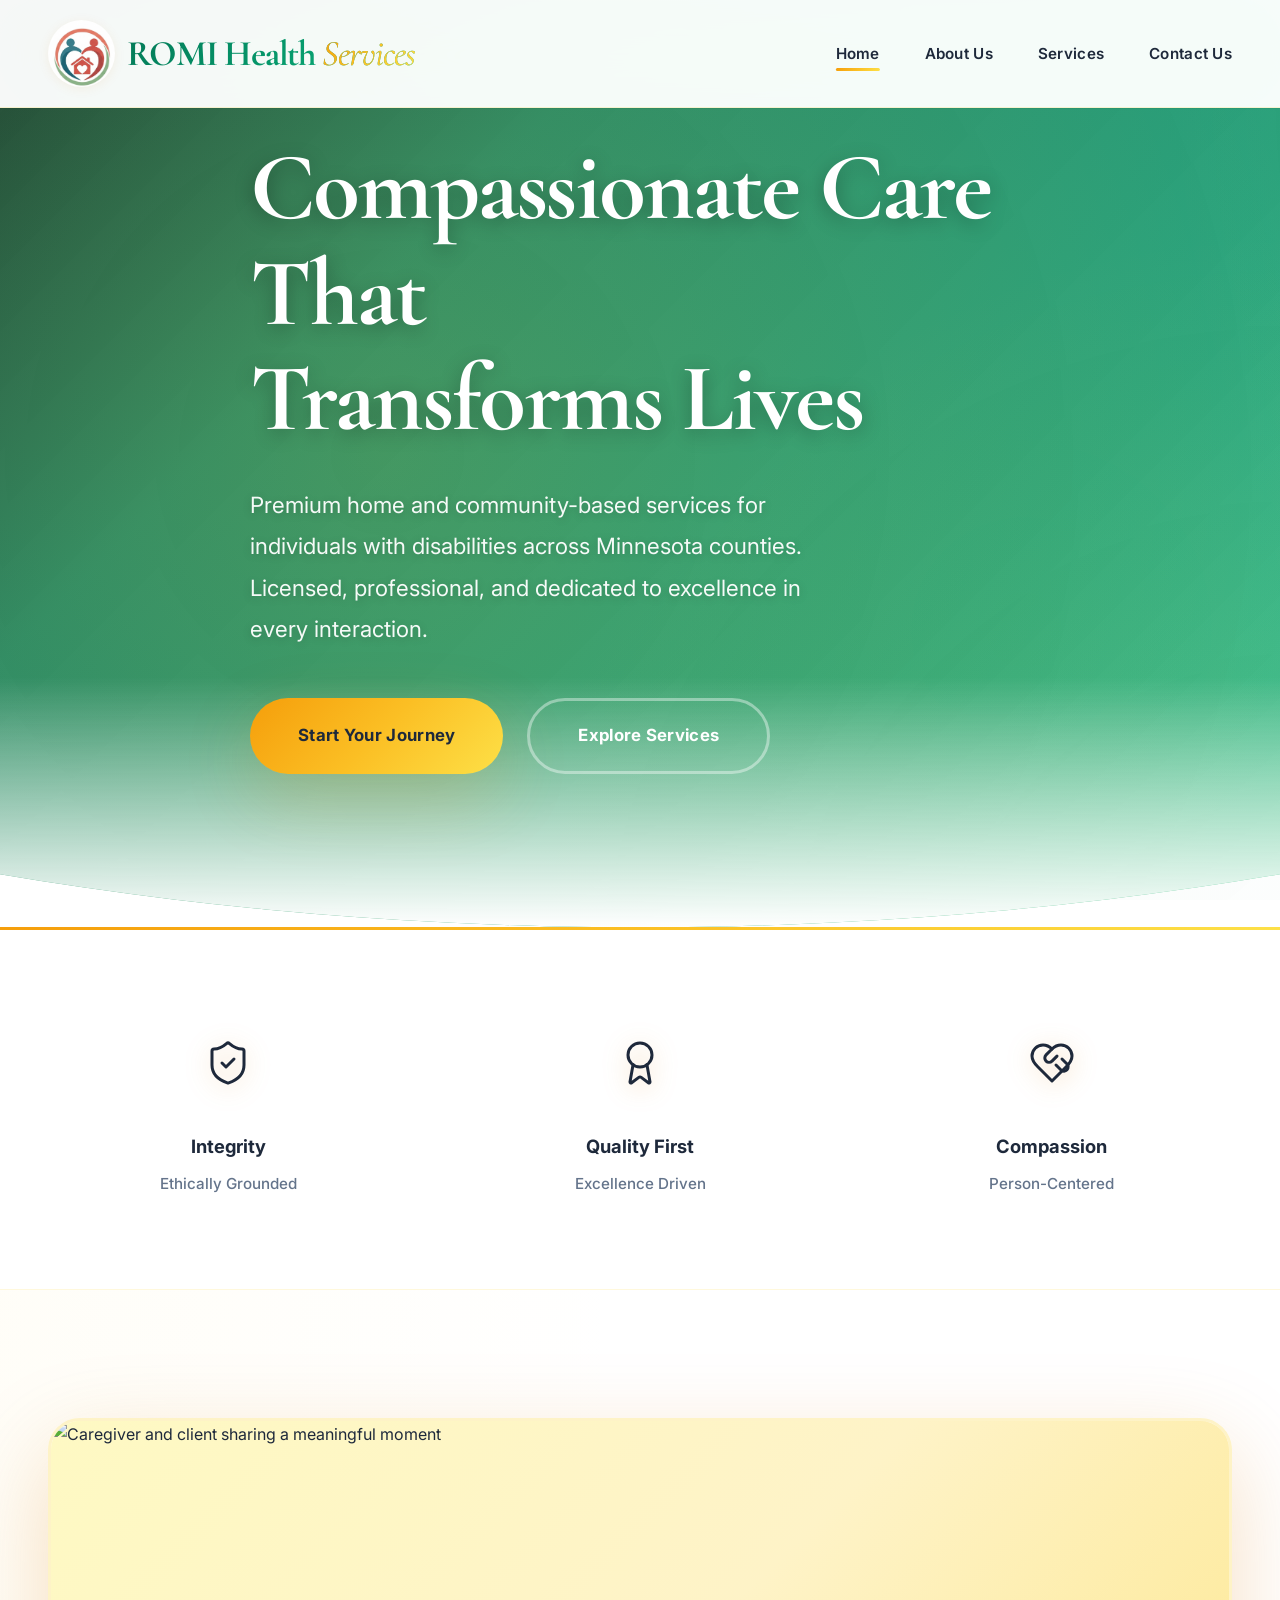
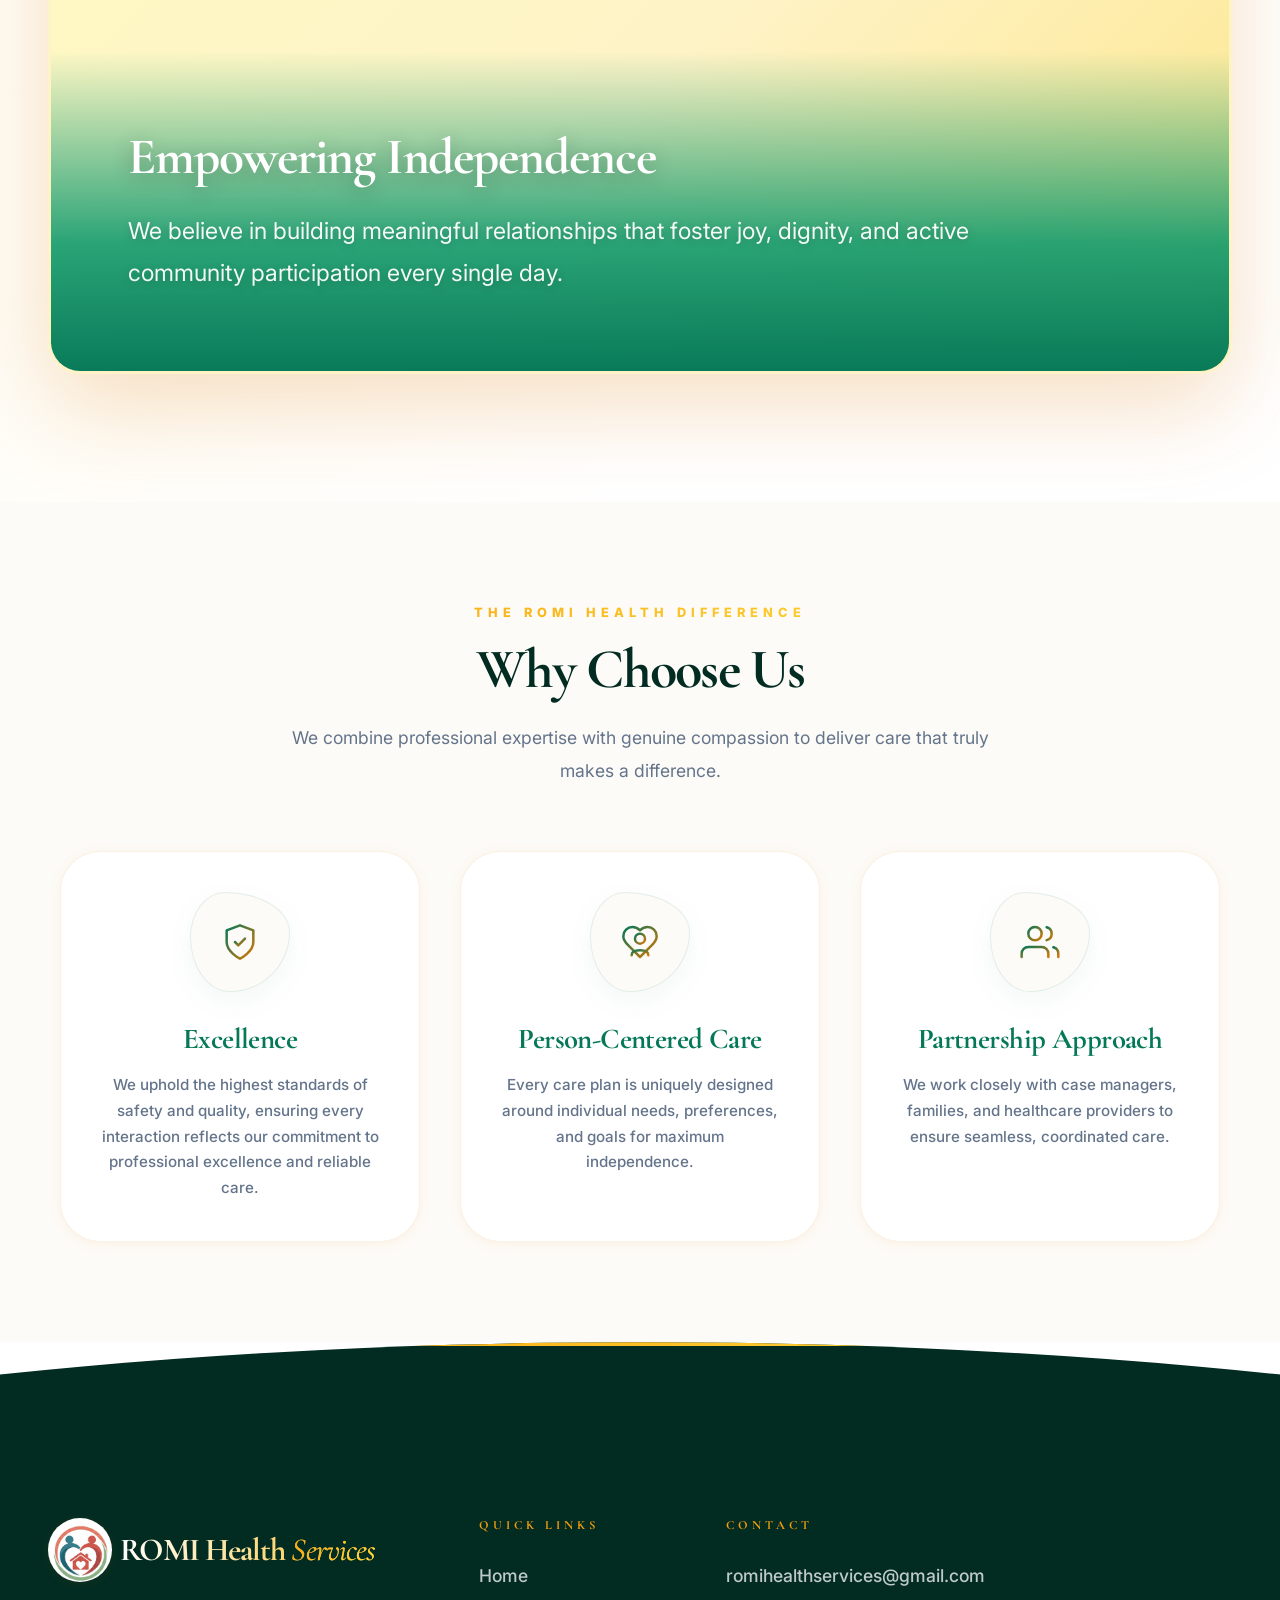
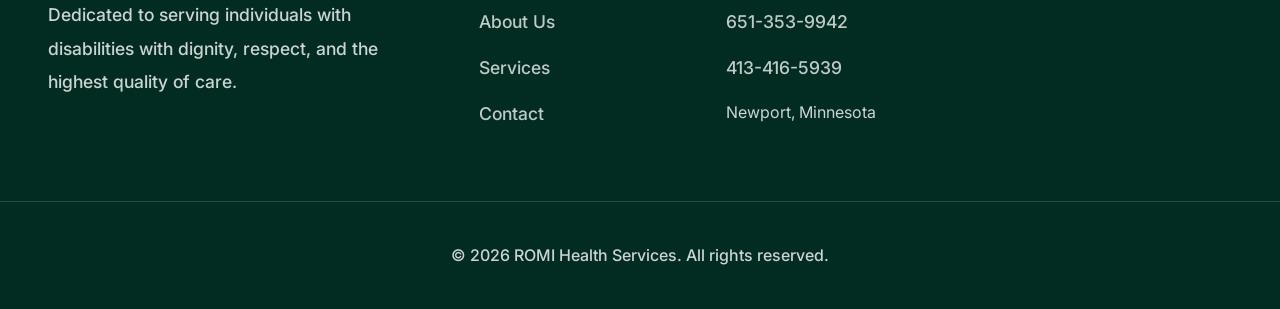
==== commit fd1b64b6: "Reorder Services link in footer section" ====
--- a/index.html
+++ b/index.html
@@ -175,8 +175,8 @@
             <h4 class="footer-title">Quick Links</h4>
             <ul class="footer-links">
                 <li><a href="index.html">Home</a></li>
+                <li><a href="about.html">About Us</a></li>
                 <li><a href="services.html">Services</a></li>
-                <li><a href="about.html">About Us</a></li>
                 <li><a href="contact.html">Contact</a></li>
             </ul>
         </div>
@@ -202,4 +202,4 @@
 
 <script src="script.js"></script>
 </body>
-</html>+</html>
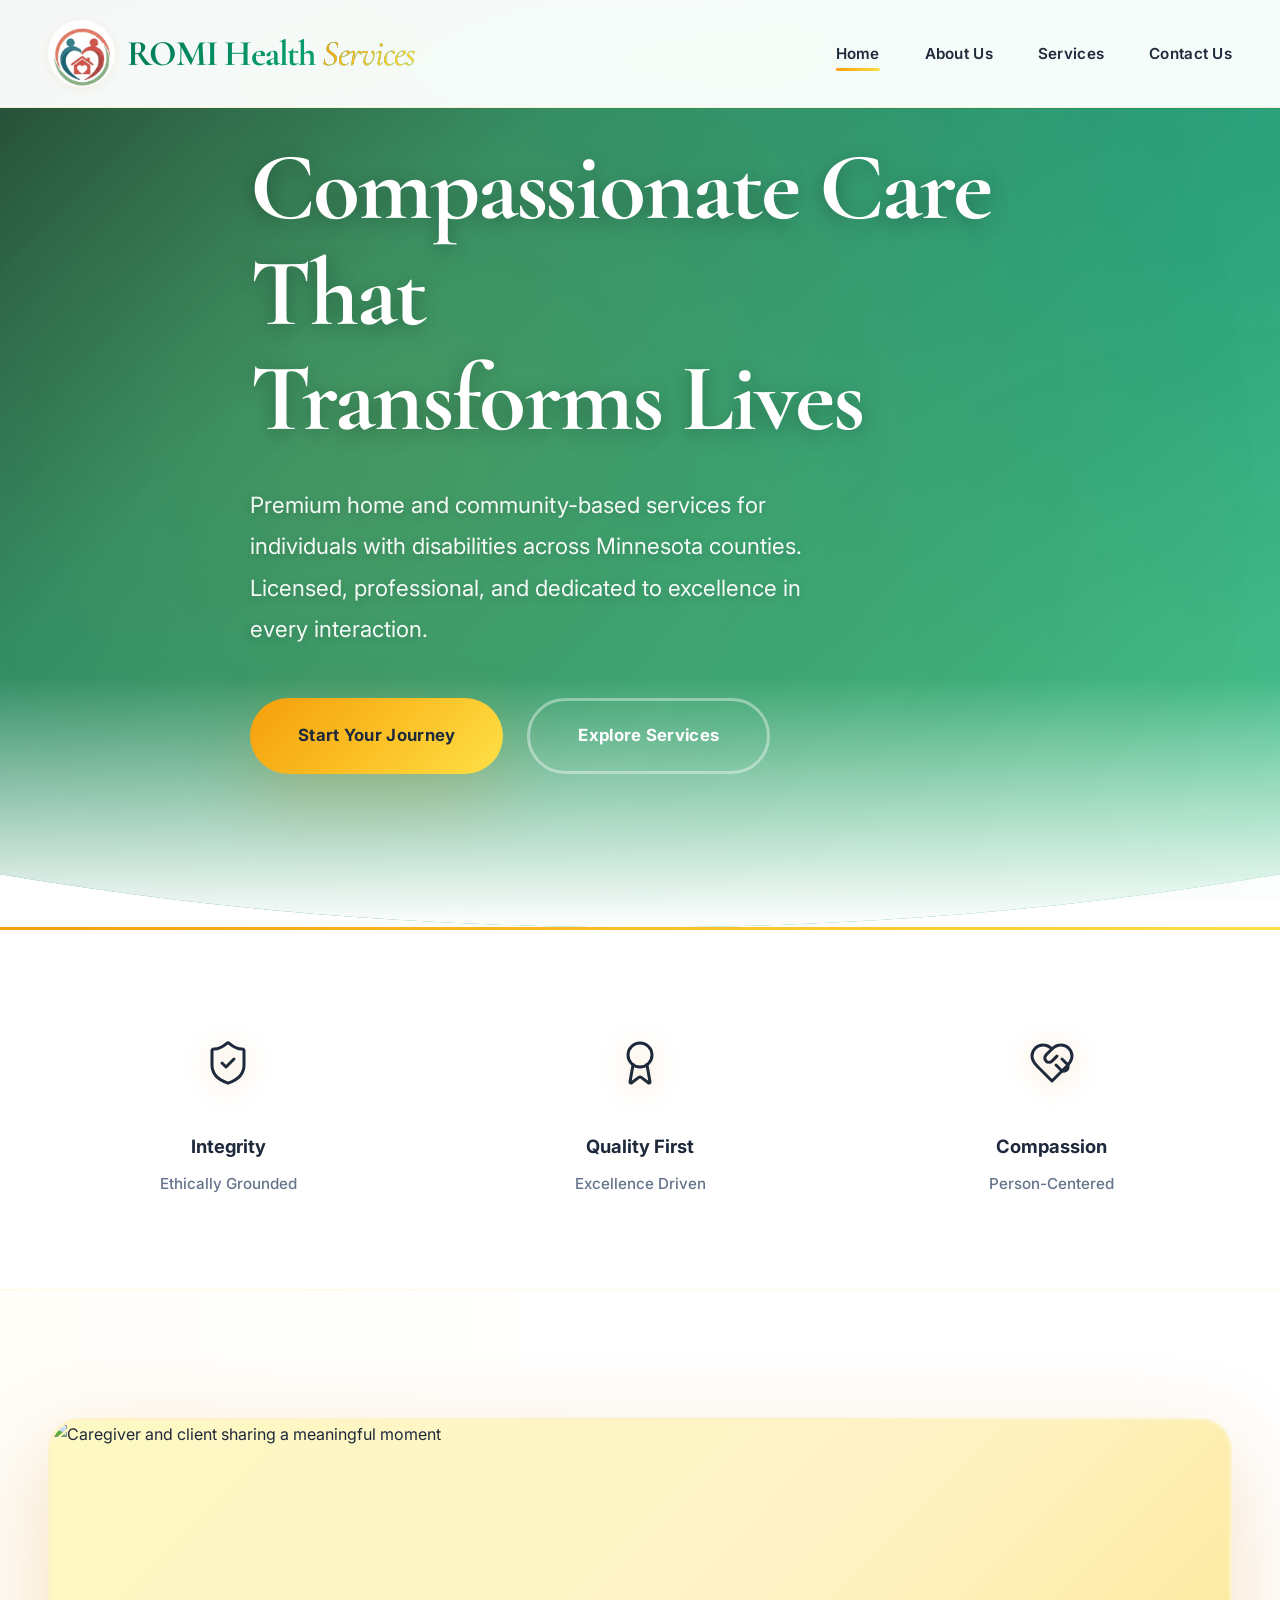
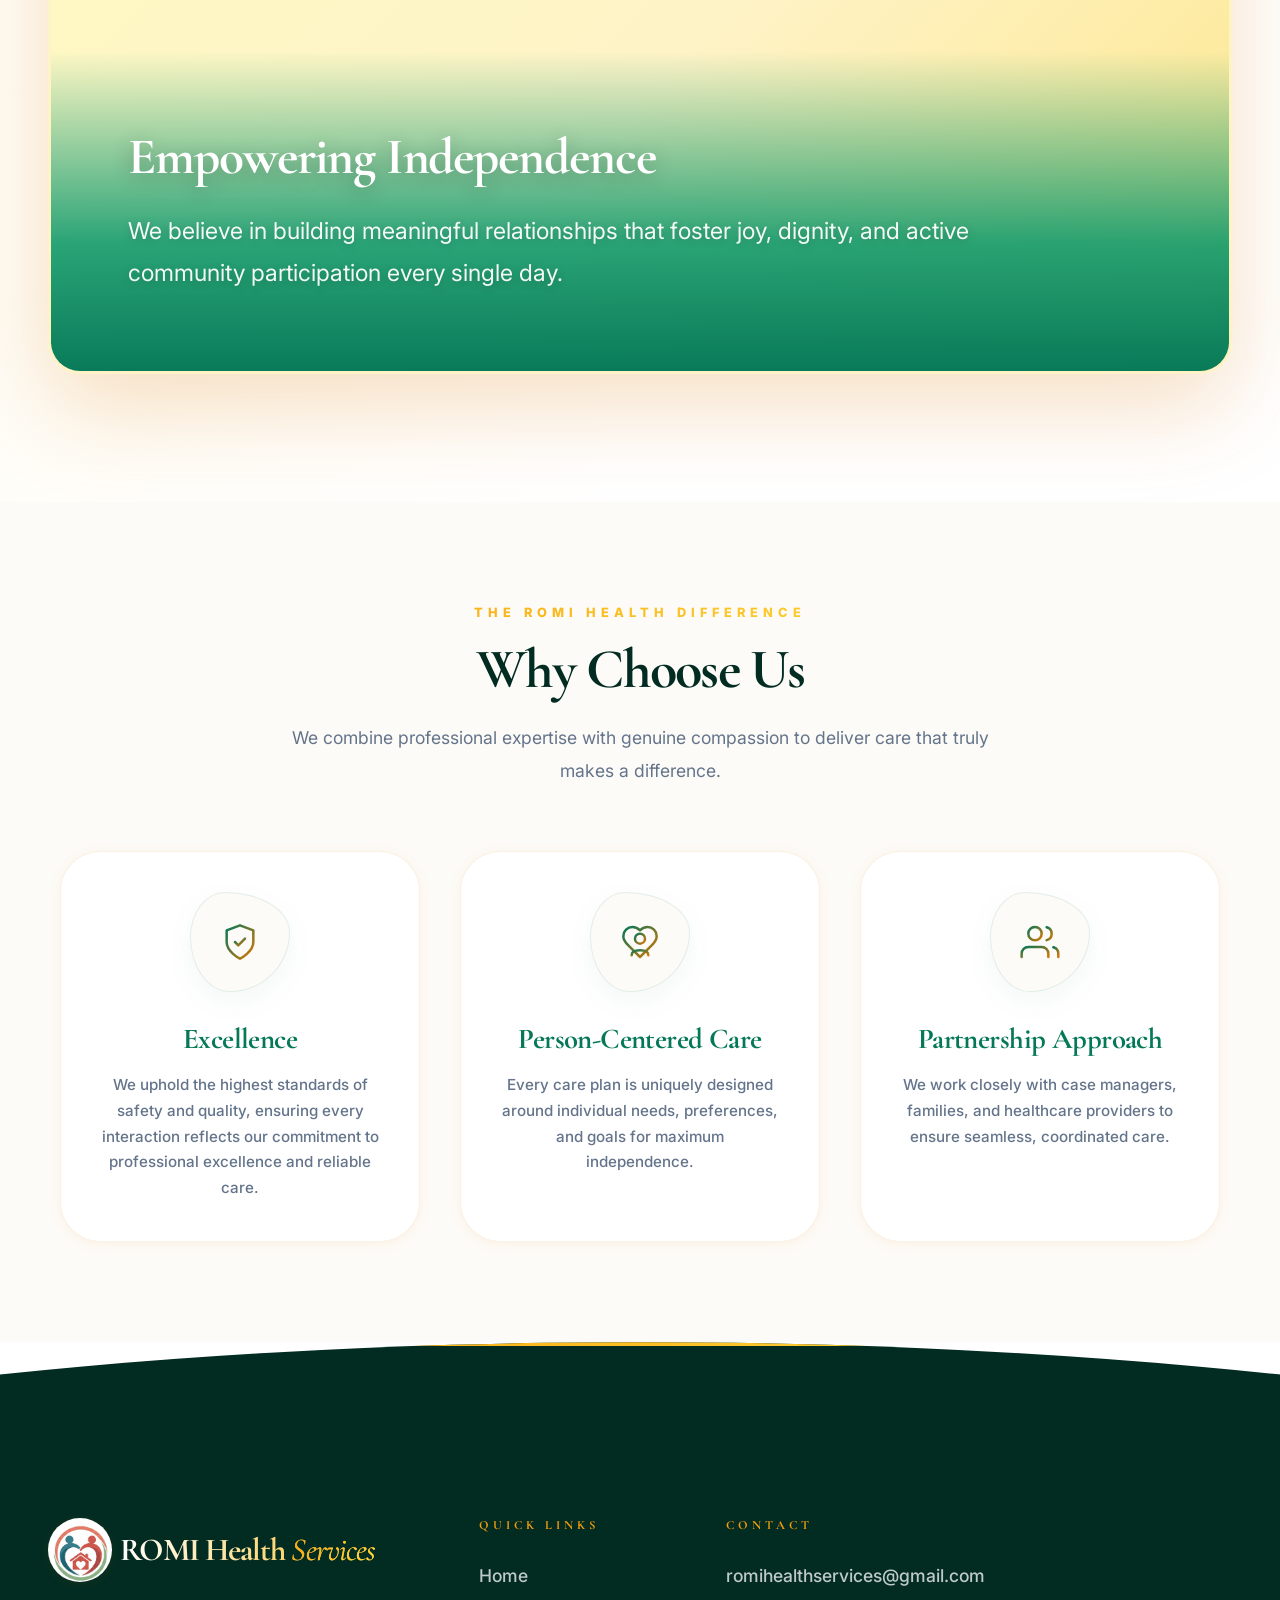
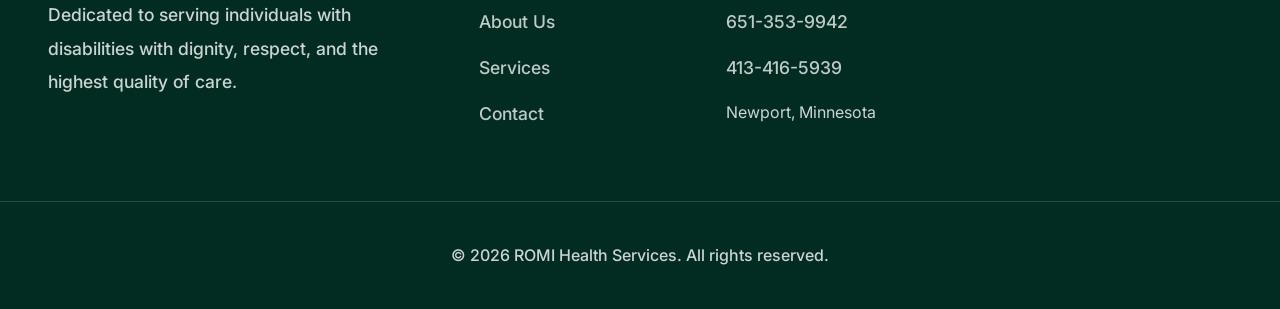
==== commit f679a5fe: "Add Contact Us link to navigation" ====
--- a/index.html
+++ b/index.html
@@ -27,6 +27,7 @@
                 <li><a href="index.html">Home</a></li>
 		<li><a href="about.html">About Us</a></li>
                 <li><a href="services.html">Services</a></li>
+				
                 <li><a href="contact.html">Contact Us</a></li>
             </ul>
         </div>
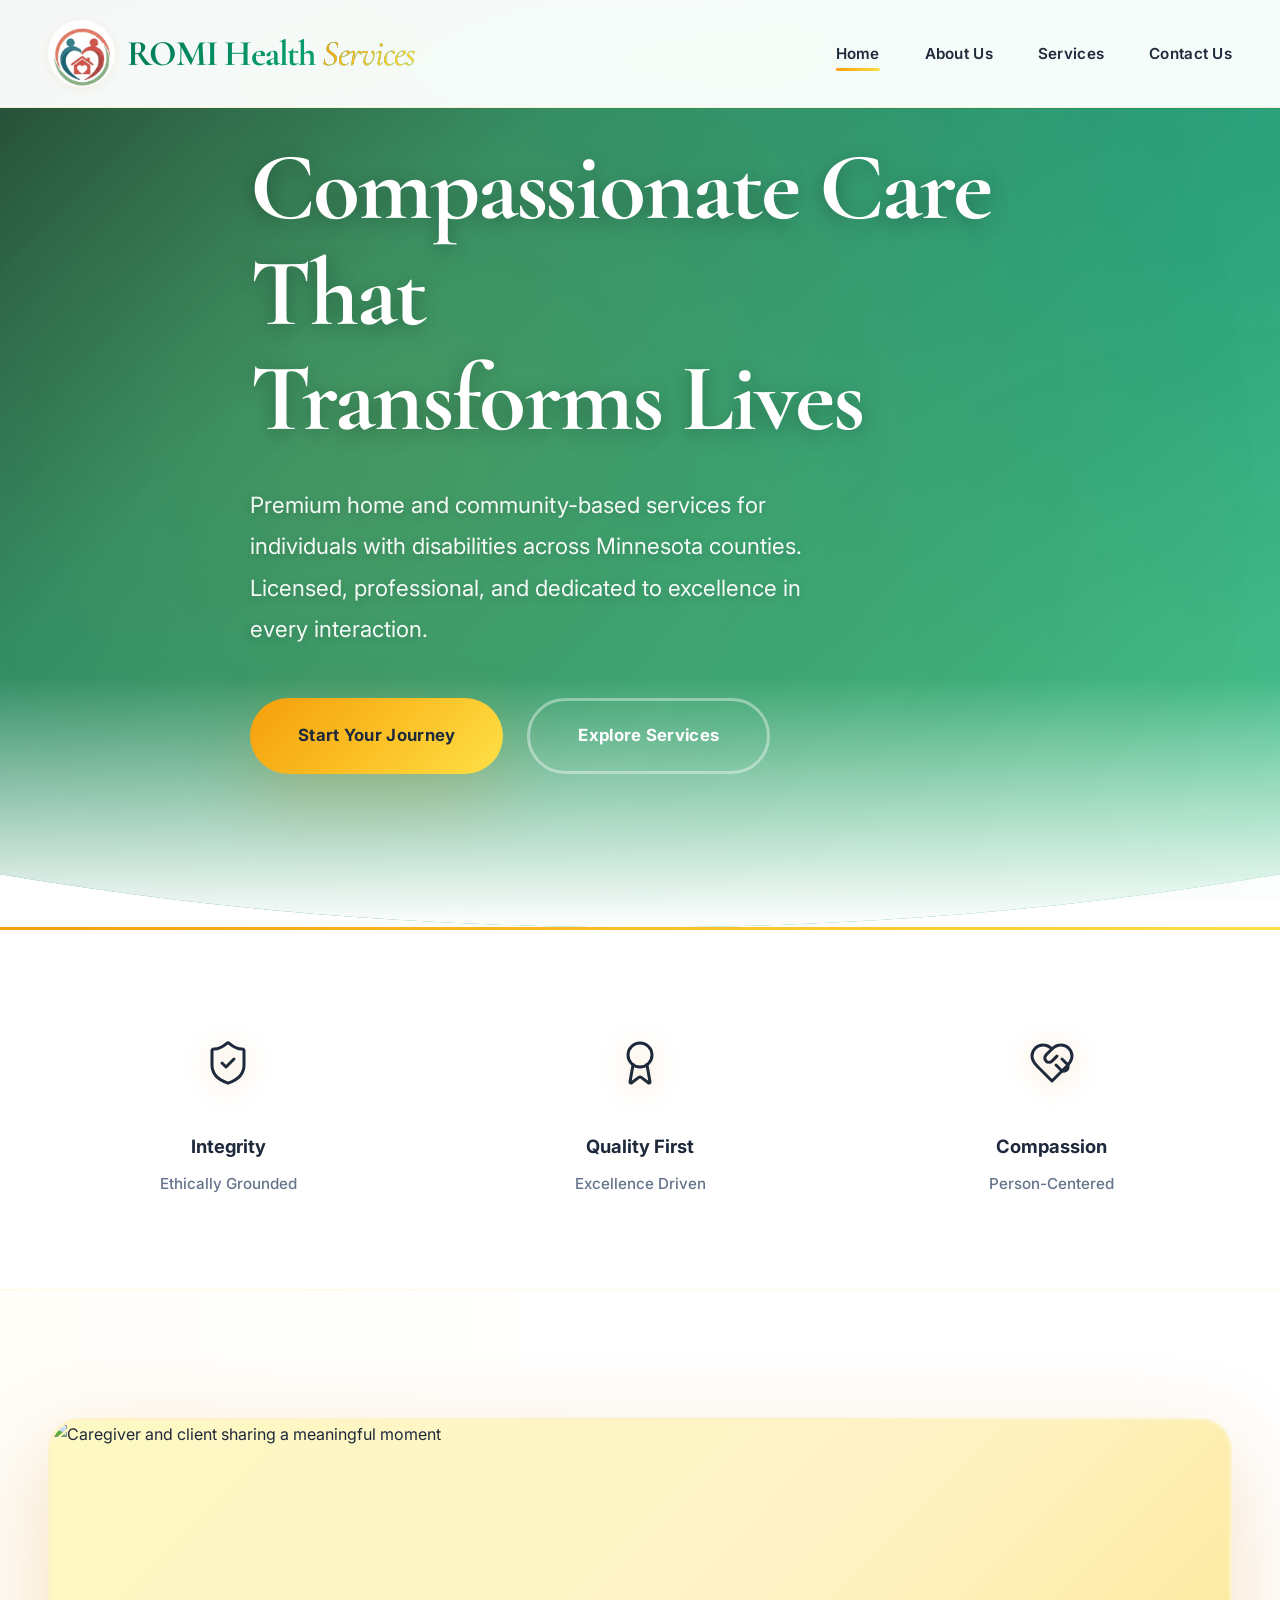
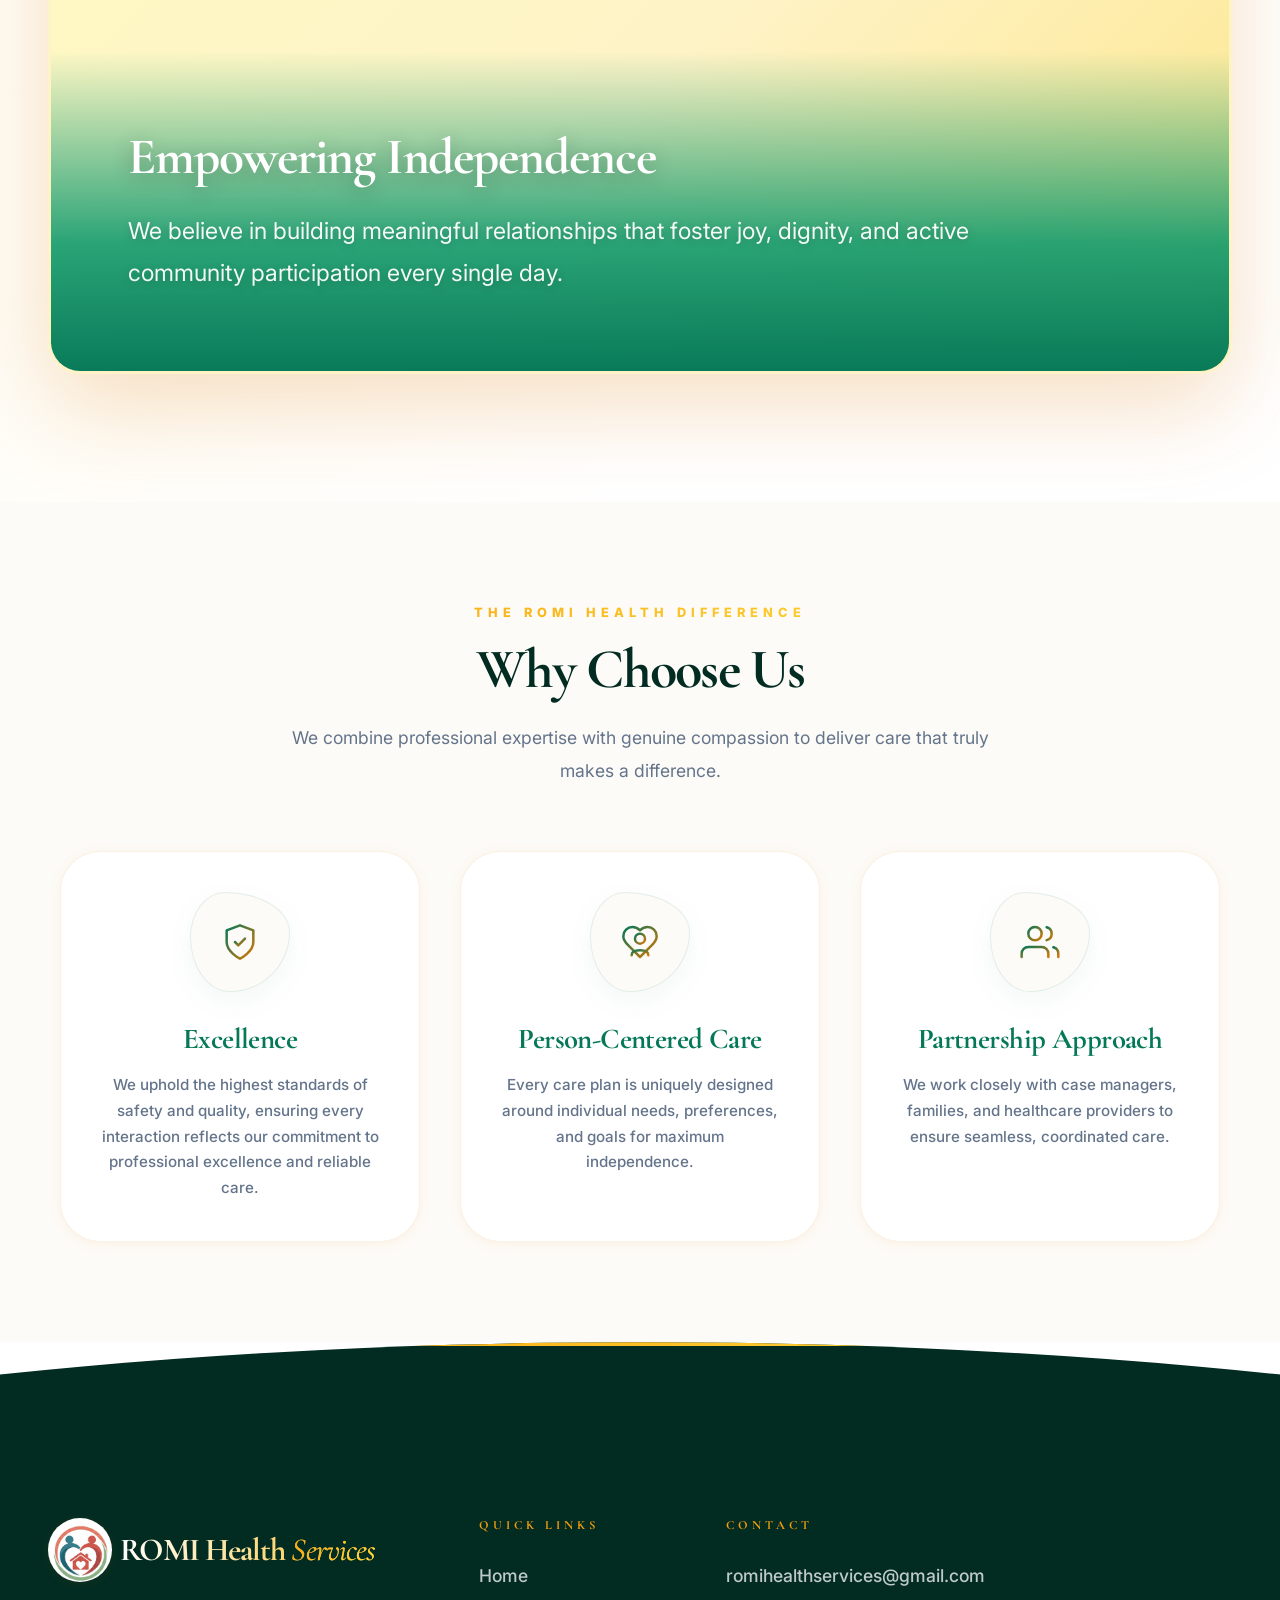
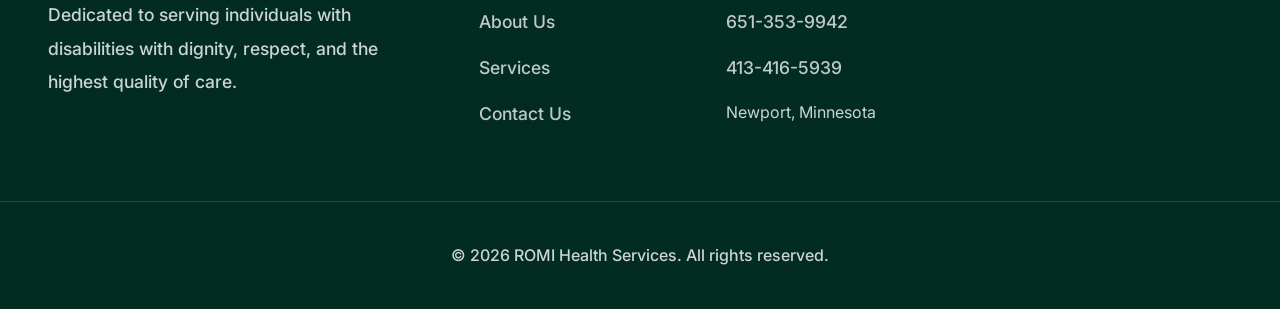
==== commit 7eac27bd: "Update footer link text from 'Contact' to 'Contact Us'" ====
--- a/index.html
+++ b/index.html
@@ -178,7 +178,7 @@
                 <li><a href="index.html">Home</a></li>
                 <li><a href="about.html">About Us</a></li>
                 <li><a href="services.html">Services</a></li>
-                <li><a href="contact.html">Contact</a></li>
+                <li><a href="contact.html">Contact Us</a></li>
             </ul>
         </div>
 
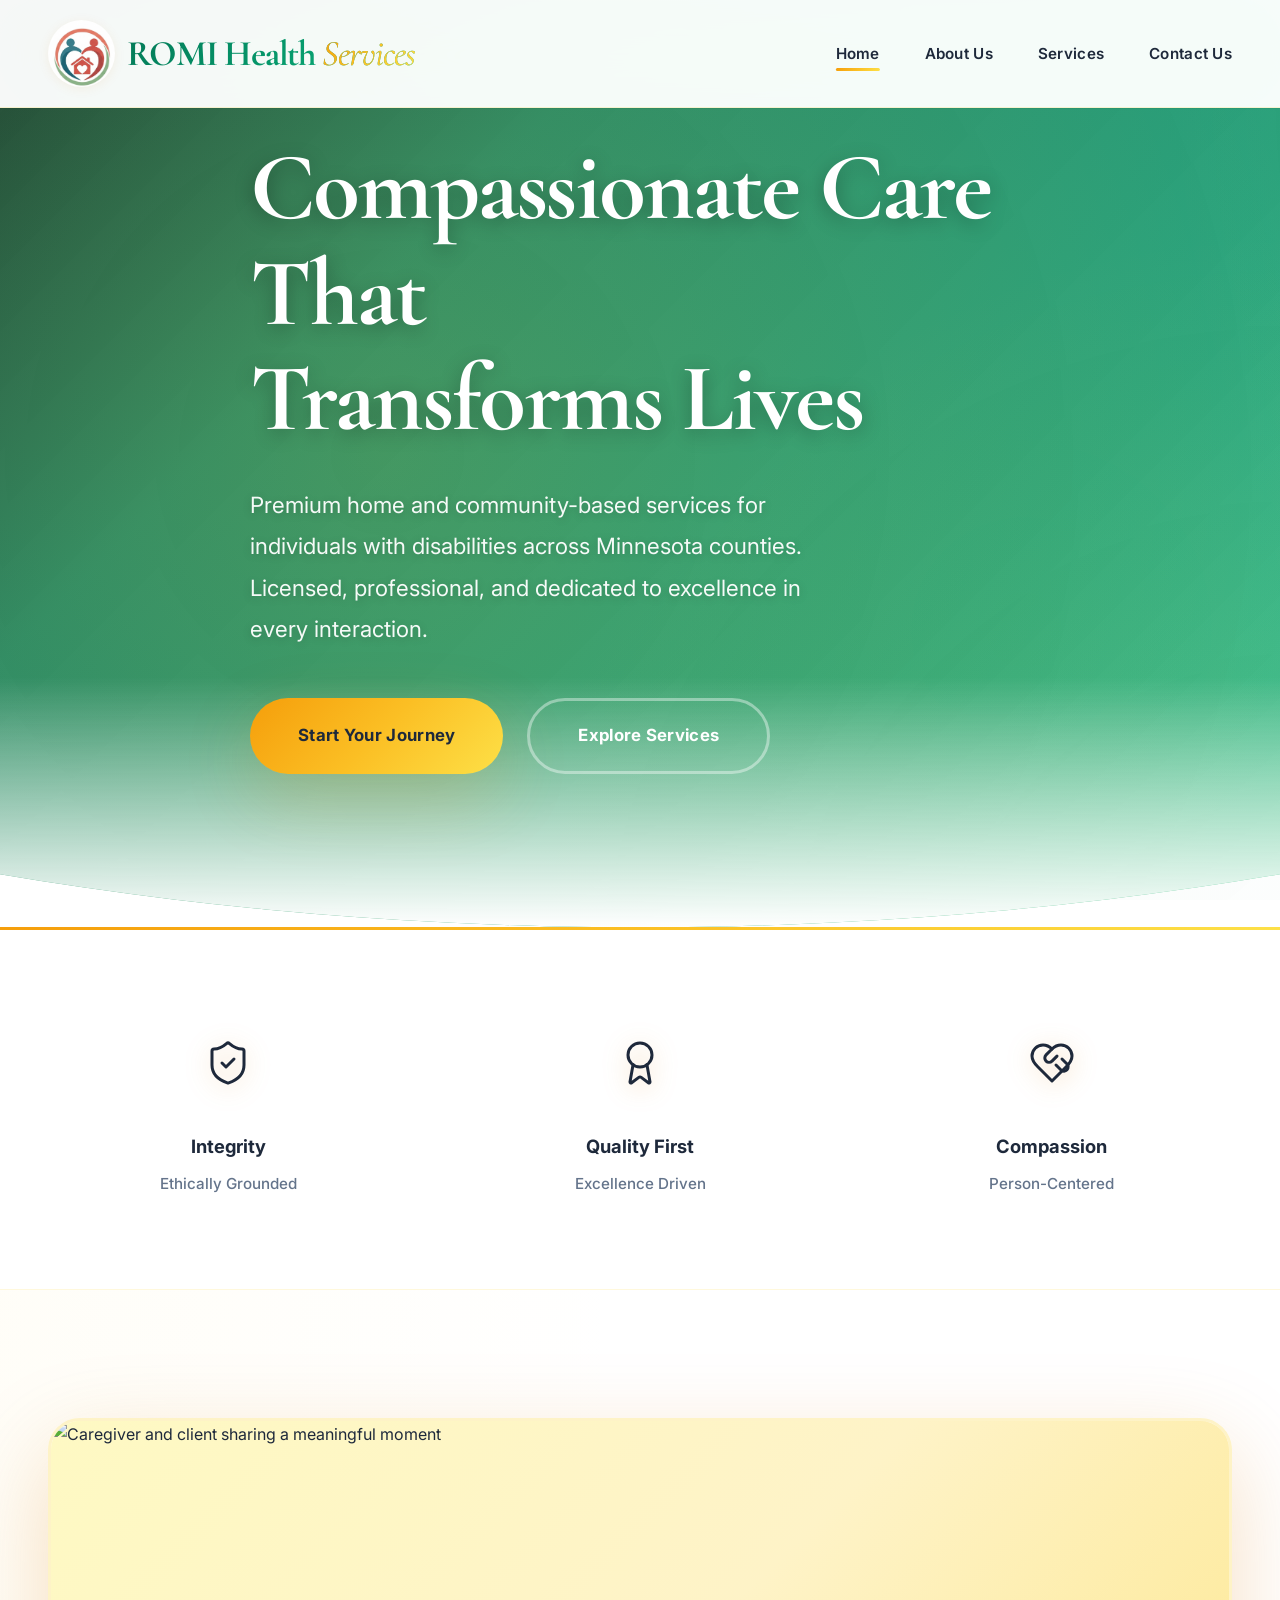
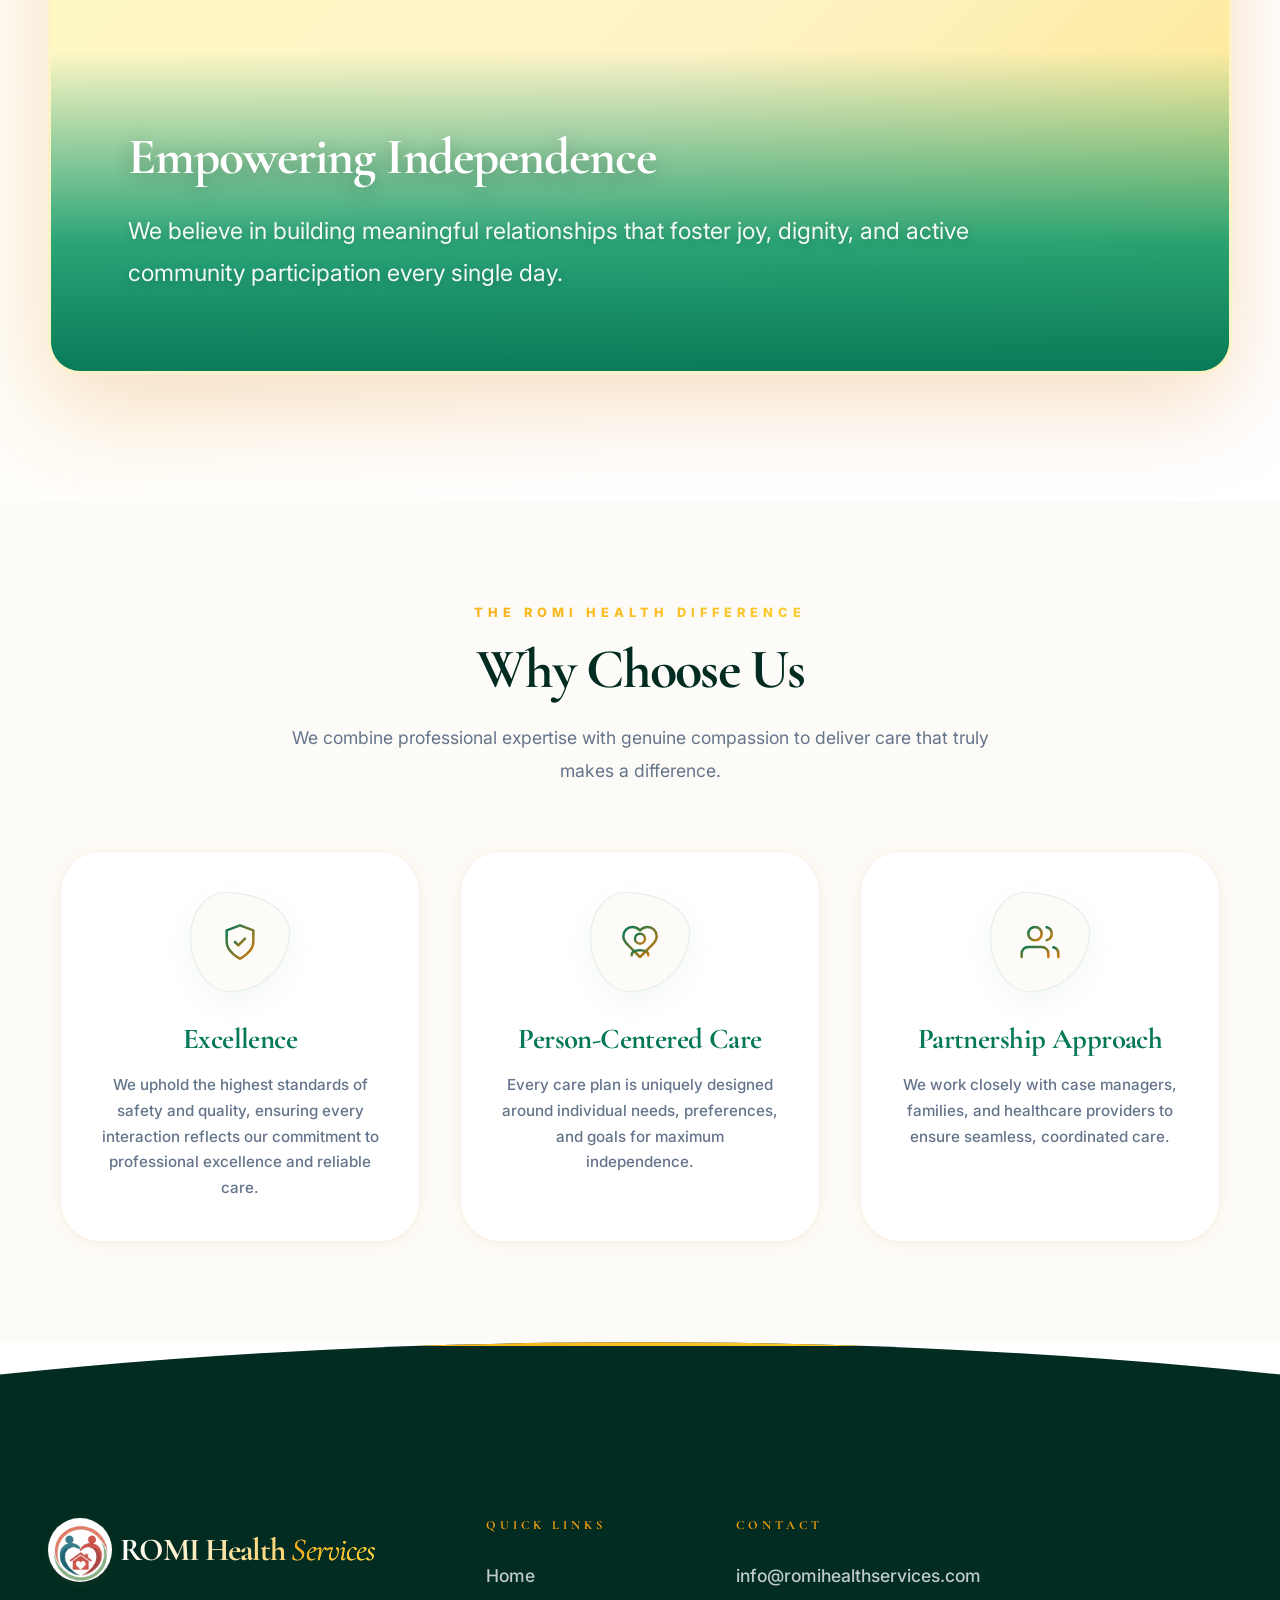
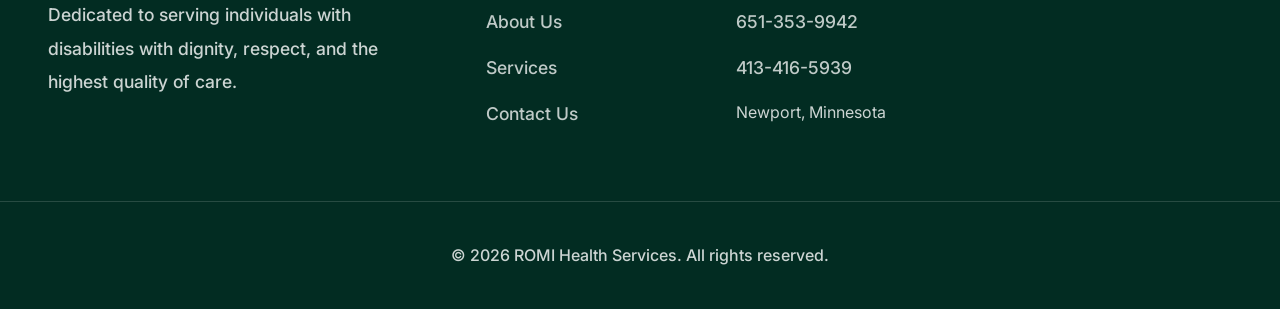
==== commit ed18d0cb: "email updated" ====
--- a/index.html
+++ b/index.html
@@ -185,7 +185,7 @@
         <div class="footer-column">
             <h4 class="footer-title">Contact</h4>
             <ul class="footer-links">
-                <li><a href="mailto:romihealthservices@gmail.com">romihealthservices@gmail.com</a></li>
+                <li><a href="mailto:info@romihealthservices.com">info@romihealthservices.com</a></li>
                 <li><a href="tel:651-353-9942">651-353-9942</a></li>
                 <li><a href="tel:+14134165939">413-416-5939</a></li>
                 <li>Newport, Minnesota</li>
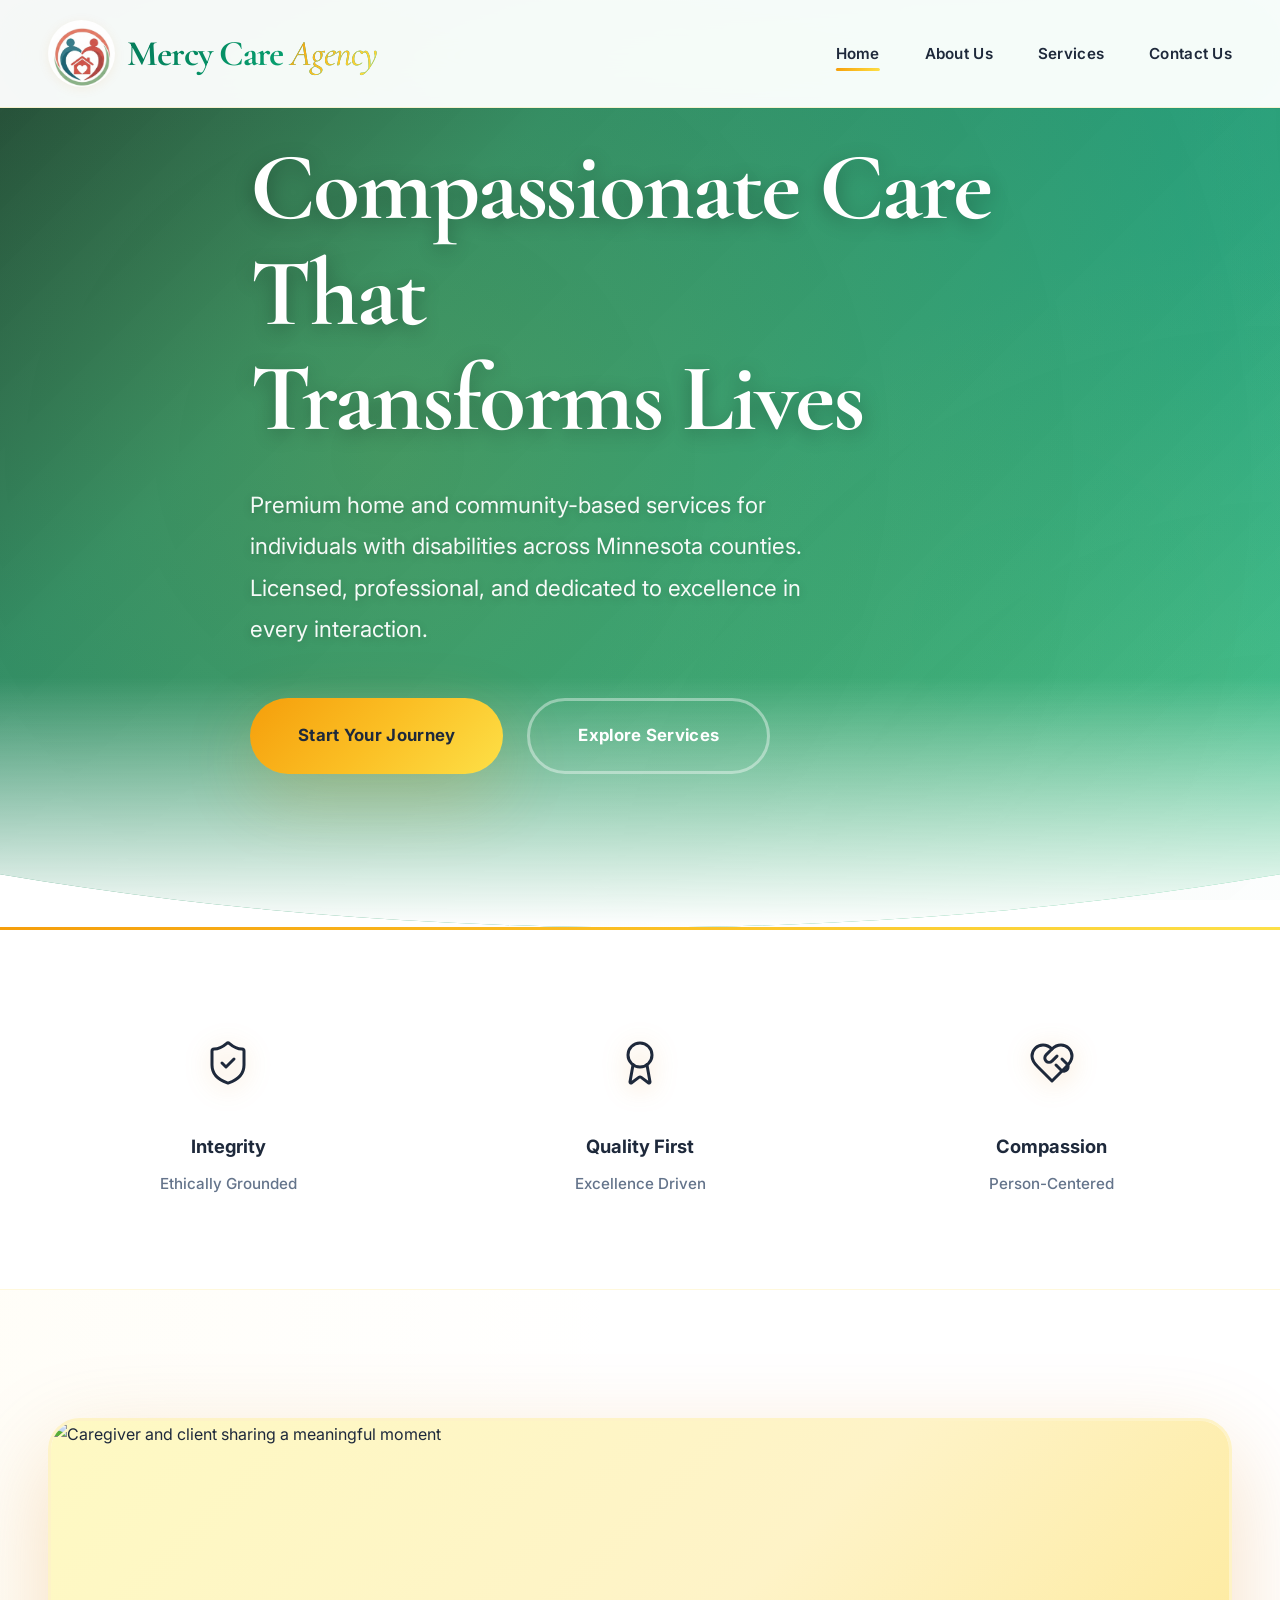
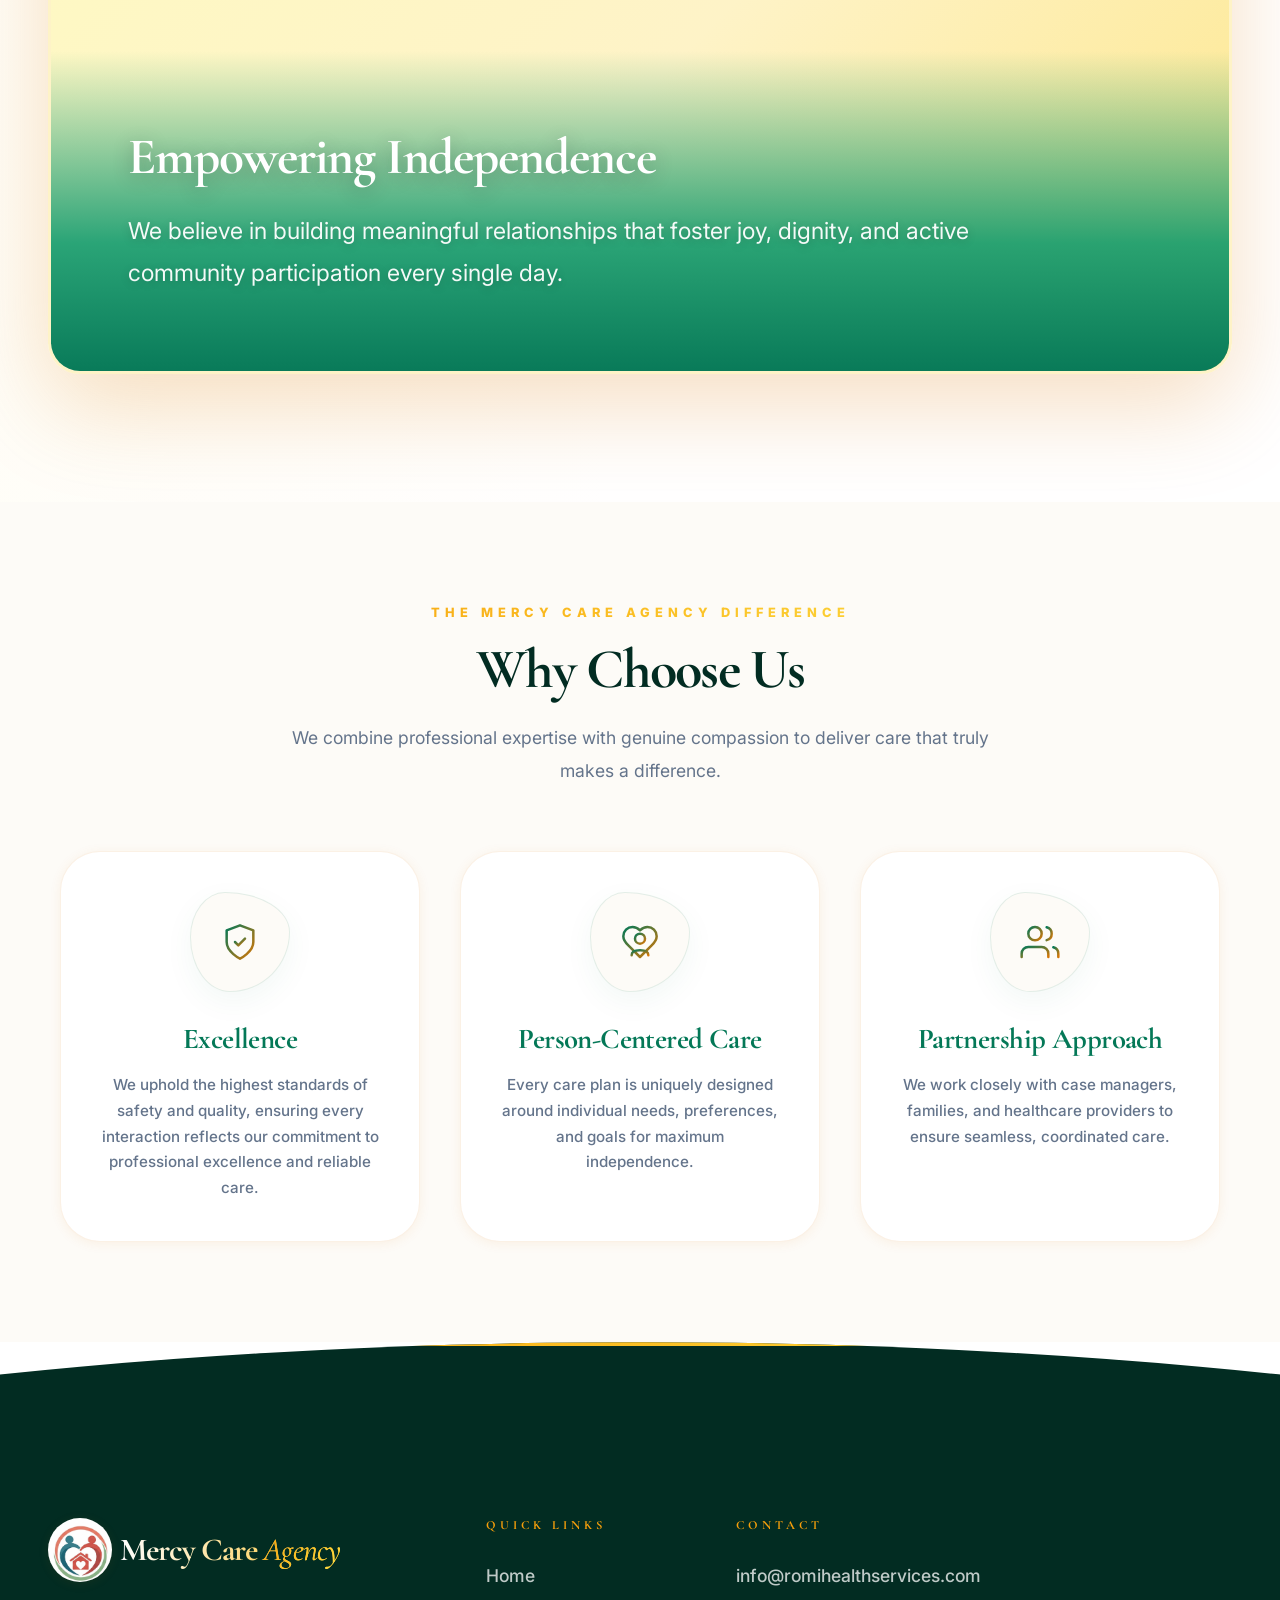
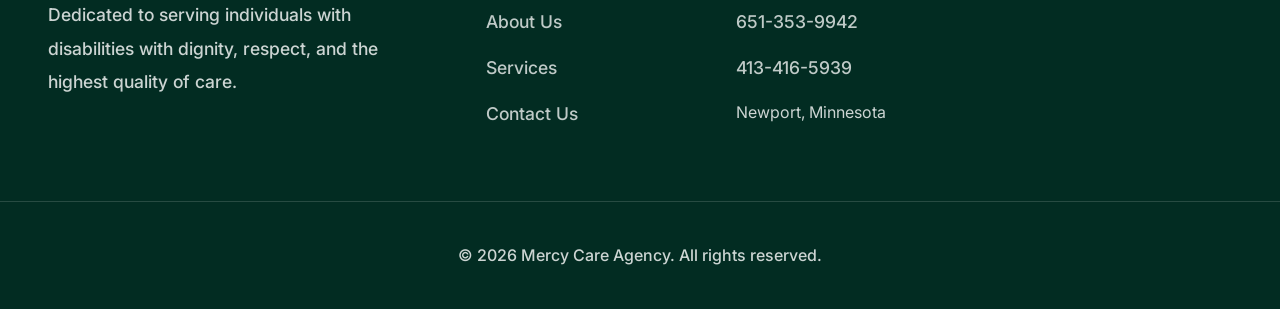
==== commit 8ba28b74: "change of name" ====
--- a/index.html
+++ b/index.html
@@ -3,7 +3,7 @@
 <head>
     <meta charset="UTF-8">
     <meta name="viewport" content="width=device-width, initial-scale=1.0">
-    <title>ROMI Health Services - Premium HCBS Provider | Minnesota</title>
+    <title>Mercy Care Agency - Premium HCBS Provider | Minnesota</title>
     <link rel="preconnect" href="https://fonts.googleapis.com">
     <link rel="preconnect" href="https://fonts.gstatic.com" crossorigin>
     <link href="https://fonts.googleapis.com/css2?family=Cormorant+Garamond:wght@300;400;500;600;700&family=Inter:wght@300;400;500;600;700;800&display=swap" rel="stylesheet">
@@ -13,8 +13,8 @@
     <nav id="navbar">
         <div class="nav-container">
             <a href="index.html" class="logo-wrapper">
-                <img src="logo.png" alt="ROMI Health Services Logo" class="nav-logo">
-                <div class="logo-text">ROMI Health <span>Services</span></div>
+                <img src="logo.png" alt="Mercy Care Agency Logo" class="nav-logo">
+                <div class="logo-text">Mercy Care <span>Agency</span></div>
             </a>
 
             <button class="mobile-menu-btn" aria-label="Toggle menu">
@@ -119,7 +119,7 @@
 
     <div class="section-container" style="max-width: 1200px; margin: 0 auto; padding: 0 20px;">
         <div class="section-header reveal" style="text-align: center; margin-bottom: 60px;">
-            <div class="section-subtitle" style="text-transform: uppercase; letter-spacing: 5px; color: #d97706; font-weight: 800; font-size: 0.8rem; margin-bottom: 15px;">The ROMI Health difference</div>
+            <div class="section-subtitle" style="text-transform: uppercase; letter-spacing: 5px; color: #d97706; font-weight: 800; font-size: 0.8rem; margin-bottom: 15px;">The Mercy Care Agency difference</div>
             <h2 class="section-title" style="font-family: 'Cormorant Garamond', serif; font-size: 3.5rem; color: #022c22; line-height: 1.1; margin-bottom: 20px;">Why Choose Us</h2>
             <p class="section-description" style="max-width: 700px; margin: 0 auto; color: #64748b; font-size: 1.1rem;">We combine professional expertise with genuine compassion to deliver care that truly makes a difference.</p>
         </div>
@@ -165,8 +165,8 @@
 
         <div class="footer-about">
             <a href="index.html" class="logo-wrapper footer-logo-wrapper">
-                <img src="logo.png" alt="ROMI Health Services Logo" class="footer-logo">
-                <div class="logo-text footer-logo-text">ROMI Health <span>Services</span></div>
+                <img src="logo.png" alt="Mercy Care Agency Logo" class="footer-logo">
+                <div class="logo-text footer-logo-text">Mercy Care <span>Agency</span></div>
             </a>
 
             <p>Dedicated to serving individuals with disabilities with dignity, respect, and the highest quality of care.</p>
@@ -196,7 +196,7 @@
     </div>
 
     <div class="footer-bottom">
-        <p>&copy; 2026 ROMI Health Services. All rights reserved.</p>
+        <p>&copy; 2026 Mercy Care Agency. All rights reserved.</p>
     </div>
 
 </footer>
--- a/styles.css
+++ b/styles.css
@@ -1,2573 +1,2573 @@
-/* ===================================
-   MERCY CARE AGENCY - ULTRA PREMIUM STYLES
-   $10,000 Healthcare Design System
-   Yellow, Green & Gold Palette
-   =================================== */
-
-:root {
-    /* Primary Color Palette - Healing Green */
-    --primary: #047857;
-    --primary-light: #059669;
-    --primary-dark: #065f46;
-    --primary-ultra-light: #d1fae5;
-    
-    /* Accent Colors - Warm Gold & Yellow */
-    --accent: #f59e0b;
-    --accent-light: #fbbf24;
-    --accent-dark: #d97706;
-    --gold: #eab308;
-    --gold-light: #fde047;
-    
-    /* Secondary Yellow */
-    --yellow: #facc15;
-    --yellow-light: #fef08a;
-    --yellow-pale: #fef9c3;
-    
-    /* Neutrals */
-    --dark: #1e293b;
-    --dark-green: #022c22;
-    --light: #fefce8;
-    --light-green: #f0fdf4;
-    --white: #ffffff;
-    --cream: #fffbeb;
-    
-    /* Text Colors */
-    --text: #1e293b;
-    --text-light: #64748b;
-    --text-lighter: #94a3b8;
-    
-    /* UI Elements */
-    --border: #fef3c7;
-    --border-green: #d1fae5;
-    
-    /* Shadows - Warm & Sophisticated */
-    --shadow-sm: 0 2px 12px rgba(217, 119, 6, 0.08);
-    --shadow-md: 0 4px 24px rgba(217, 119, 6, 0.12);
-    --shadow-lg: 0 12px 48px rgba(217, 119, 6, 0.16);
-    --shadow-xl: 0 24px 72px rgba(217, 119, 6, 0.20);
-    --shadow-2xl: 0 32px 96px rgba(217, 119, 6, 0.24);
-    
-    /* Green Shadows */
-    --shadow-green-sm: 0 2px 12px rgba(4, 120, 87, 0.10);
-    --shadow-green-md: 0 4px 24px rgba(4, 120, 87, 0.15);
-    --shadow-green-lg: 0 12px 48px rgba(4, 120, 87, 0.20);
-    
-    /* Gradients */
-    --gradient-primary: linear-gradient(135deg, #047857 0%, #059669 50%, #10b981 100%);
-    --gradient-accent: linear-gradient(135deg, #f59e0b 0%, #fbbf24 50%, #fde047 100%);
-    --gradient-warm: linear-gradient(135deg, #fef9c3 0%, #fef3c7 50%, #fde68a 100%);
-    --gradient-health: linear-gradient(135deg, #d1fae5 0%, #a7f3d0 50%, #6ee7b7 100%);
-}
-
-* {
-    margin: 0;
-    padding: 0;
-    box-sizing: border-box;
-}
-
-html {
-    scroll-behavior: smooth;
-    font-size: 16px;
-}
-
-body {
-    font-family: 'Inter', -apple-system, BlinkMacSystemFont, 'Segoe UI', sans-serif;
-    color: var(--text);
-    background: var(--white);
-    overflow-x: hidden;
-    line-height: 1.7;
-    -webkit-font-smoothing: antialiased;
-    -moz-osx-font-smoothing: grayscale;
-    position: relative;
-}
-
-/* Premium Background Pattern */
-body::before {
-    content: '';
-    position: fixed;
-    top: 0;
-    left: 0;
-    width: 100%;
-    height: 100%;
-    background-image: 
-        radial-gradient(circle at 20% 30%, rgba(250, 204, 21, 0.03) 0%, transparent 50%),
-        radial-gradient(circle at 80% 70%, rgba(4, 120, 87, 0.03) 0%, transparent 50%);
-    pointer-events: none;
-    z-index: -1;
-}
-
-h1, h2, h3, h4, h5, h6 {
-    font-family: 'Cormorant Garamond', serif;
-    font-weight: 600;
-    line-height: 1.2;
-    letter-spacing: -0.02em;
-}
-
-/* ===================================
-   NAVIGATION - ULTRA PREMIUM
-   =================================== */
-
-/* New Logo Structure Styles */
-.logo-wrapper {
-    display: flex;
-    align-items: center;
-    gap: 0.75rem;
-    text-decoration: none;
-    position: relative;
-    z-index: 1001;
-    transition: transform 0.3s ease;
-}
-
-.logo-wrapper:hover {
-    transform: scale(1.02);
-}
-
-.nav-logo {
-    height: clamp(3.2rem, 8vw, 4.2rem);
-    width: clamp(3.2rem, 8vw, 4.2rem); /* Force width to exactly match height */
-    object-fit: cover; /* This makes it fill the circle perfectly without stretching */
-    border-radius: 50%;
-    background: white;
-    box-shadow: var(--shadow-sm);
-}
-
-.logo-text {
-    font-family: 'Cormorant Garamond', serif;
-    font-size: clamp(1.75rem, 4vw, 2.25rem);
-    font-weight: 700;
-    background: var(--gradient-primary);
-    -webkit-background-clip: text;
-    -webkit-text-fill-color: transparent;
-    background-clip: text;
-    letter-spacing: -0.03em;
-    margin: 0;
-}
-
-.logo-text span {
-    background: var(--gradient-accent);
-    -webkit-background-clip: text;
-    -webkit-text-fill-color: transparent;
-    background-clip: text;
-    font-weight: 400;
-    font-style: italic;
-}
-
-.mobile-menu-btn {
-    display: none;
-    background: none;
-    border: none;
-    width: 44px;
-    height: 44px;
-    cursor: pointer;
-    position: relative;
-    z-index: 1001;
-    padding: 8px;
-}
-
-.mobile-menu-btn span {
-    display: block;
-    width: 28px;
-    height: 3px;
-    background: linear-gradient(135deg, var(--primary), var(--accent));
-    margin: 5px auto;
-    transition: all 0.4s cubic-bezier(0.68, -0.55, 0.265, 1.55);
-    border-radius: 2px;
-}
-
-.mobile-menu-btn.active span:nth-child(1) {
-    transform: rotate(45deg) translate(8px, 8px);
-}
-
-.mobile-menu-btn.active span:nth-child(2) {
-    opacity: 0;
-    transform: translateX(-20px);
-}
-
-.mobile-menu-btn.active span:nth-child(3) {
-    transform: rotate(-45deg) translate(8px, -8px);
-}
-
-nav {
-    position: fixed;
-    top: 0;
-    width: 100%;
-    background: rgba(255, 255, 255, 0.96);
-    backdrop-filter: blur(28px) saturate(200%);
-    -webkit-backdrop-filter: blur(28px) saturate(200%);
-    z-index: 1000;
-    padding: 1.25rem 0;
-    border-bottom: 1px solid rgba(250, 204, 21, 0.18);
-    transition: all 0.4s cubic-bezier(0.4, 0, 0.2, 1);
-    box-shadow: 0 1px 0 rgba(0,0,0,0.04);
-}
-
-nav.scrolled {
-    padding: 0.8rem 0;
-    box-shadow: var(--shadow-md);
-    border-bottom-color: rgba(4, 120, 87, 0.15);
-}
-
-.nav-container {
-    max-width: 1400px;
-    margin: 0 auto;
-    padding: 0 clamp(1.5rem, 5vw, 3rem);
-    display: flex;
-    justify-content: space-between;
-    align-items: center;
-}
-
-.nav-links {
-    display: flex;
-    gap: clamp(2rem, 3.5vw, 3.5rem);
-    list-style: none;
-    align-items: center;
-}
-
-.nav-links a {
-    color: var(--text);
-    text-decoration: none;
-    font-weight: 600;
-    font-size: 0.95rem;
-    transition: all 0.3s ease;
-    letter-spacing: 0.3px;
-    position: relative;
-    padding: 0.5rem 0;
-}
-
-.nav-links a::before {
-    content: '';
-    position: absolute;
-    bottom: 0;
-    left: 50%;
-    transform: translateX(-50%);
-    width: 0;
-    height: 3px;
-    background: var(--gradient-accent);
-    transition: width 0.4s cubic-bezier(0.68, -0.55, 0.265, 1.55);
-    border-radius: 2px;
-}
-
-.nav-links a.active::before,
-.nav-links a:hover::before {
-    width: 100%;
-}
-
-.nav-links a:hover {
-    color: var(--primary);
-}
-
-.nav-cta {
-    background: var(--gradient-primary);
-    color: var(--white) !important;
-    padding: 0.85rem 2rem;
-    border-radius: 50px;
-    font-weight: 700;
-    font-size: 0.95rem;
-    transition: all 0.4s cubic-bezier(0.4, 0, 0.2, 1);
-    box-shadow: var(--shadow-green-md);
-    border: none;
-    position: relative;
-    overflow: hidden;
-}
-
-.nav-cta::before {
-    content: '';
-    position: absolute;
-    top: 0;
-    left: -100%;
-    width: 100%;
-    height: 100%;
-    background: linear-gradient(90deg, transparent, rgba(255,255,255,0.3), transparent);
-    transition: left 0.5s;
-}
-
-.nav-cta:hover::before {
-    left: 100%;
-}
-
-.nav-cta::after {
-    display: none;
-}
-
-.nav-cta:hover {
-    transform: translateY(-2px);
-    box-shadow: var(--shadow-green-lg);
-}
-
-/* ===================================
-   HERO SECTION - ULTRA LUXURY
-   =================================== */
-
-.hero {
-    min-height: 100vh;
-    display: flex;
-    align-items: center;
-    position: relative;
-    overflow: hidden;
-    /* Added RGBA transparency to the gradient and inserted image1.jpg */
-    background: 
-        linear-gradient(135deg, rgba(2, 44, 34, 0.92) 0%, rgba(4, 120, 87, 0.88) 30%, rgba(5, 150, 105, 0.85) 70%, rgba(16, 185, 129, 0.8) 100%),
-        url('image1.jpg') center/cover no-repeat;
-    padding: clamp(7rem, 15vh, 11rem) 0 clamp(5rem, 10vh, 7rem);
-}
-
-.hero::before {
-    content: '';
-    position: absolute;
-    width: 200%;
-    height: 200%;
-    background: 
-        radial-gradient(circle at 15% 50%, rgba(250, 204, 21, 0.15) 0%, transparent 40%),
-        radial-gradient(circle at 85% 30%, rgba(251, 191, 36, 0.12) 0%, transparent 40%),
-        radial-gradient(circle at 50% 80%, rgba(234, 179, 8, 0.10) 0%, transparent 40%);
-    animation: heroFloat 20s ease-in-out infinite;
-}
-
-@keyframes heroFloat {
-    0%, 100% { transform: translate(0, 0) rotate(0deg) scale(1); }
-    33% { transform: translate(-40px, -40px) rotate(5deg) scale(1.05); }
-    66% { transform: translate(40px, -30px) rotate(-5deg) scale(0.95); }
-}
-
-.hero::after {
-    content: '';
-    position: absolute;
-    bottom: 0;
-    left: 0;
-    right: 0;
-    height: 250px;
-    background: linear-gradient(to top, var(--white), transparent);
-}
-
-/* Decorative Elements */
-.hero .section-container::before,
-.hero .section-container::after {
-    content: '';
-    position: absolute;
-    border-radius: 50%;
-    opacity: 0.6;
-    animation: pulse 4s ease-in-out infinite;
-}
-
-.hero .section-container::before {
-    width: 300px;
-    height: 300px;
-    background: radial-gradient(circle, rgba(250, 204, 21, 0.2), transparent 70%);
-    top: 10%;
-    right: 5%;
-    animation-delay: 0.5s;
-}
-
-.hero .section-container::after {
-    width: 400px;
-    height: 400px;
-    background: radial-gradient(circle, rgba(234, 179, 8, 0.15), transparent 70%);
-    bottom: 15%;
-    left: 0;
-}
-
-@keyframes pulse {
-    0%, 100% { transform: scale(1); opacity: 0.6; }
-    50% { transform: scale(1.1); opacity: 0.4; }
-}
-
-.hero-container {
-    max-width: 1400px;
-    margin: 0 auto;
-    padding: 0 clamp(1.5rem, 5vw, 3rem);
-    display: flex;
-    flex-direction: column;
-    align-items: flex-start;
-    position: relative;
-    z-index: 1;
-}
-
-.hero-content {
-    max-width: 780px;
-    animation: fadeInLeft 1.2s cubic-bezier(0.4, 0, 0.2, 1);
-}
-
-@keyframes fadeInLeft {
-    from {
-        opacity: 0;
-        transform: translateX(-60px);
-    }
-    to {
-        opacity: 1;
-        transform: translateX(0);
-    }
-}
-
-.hero-badge {
-    display: inline-flex;
-    align-items: center;
-    gap: 0.75rem;
-    background: rgba(250, 204, 21, 0.25);
-    backdrop-filter: blur(12px);
-    color: var(--yellow-light);
-    padding: 0.75rem 2rem;
-    border-radius: 50px;
-    font-size: 0.9rem;
-    font-weight: 700;
-    margin-bottom: 2rem;
-    border: 2px solid rgba(250, 204, 21, 0.5);
-    animation: fadeIn 1.2s ease-out 0.3s both;
-    letter-spacing: 0.5px;
-    text-transform: uppercase;
-    box-shadow: 0 8px 24px rgba(250, 204, 21, 0.3);
-}
-
-@keyframes fadeIn {
-    from { opacity: 0; transform: translateY(30px); }
-    to { opacity: 1; transform: translateY(0); }
-}
-
-.hero h1 {
-    font-size: clamp(3rem, 8vw, 6rem);
-    line-height: 1.05;
-    color: var(--white);
-    margin-bottom: 1.75rem;
-    font-weight: 700;
-    animation: fadeIn 1.2s ease-out 0.5s both;
-    text-shadow: 0 4px 20px rgba(0, 0, 0, 0.3);
-}
-
-.hero h1 .accent {
-    background: var(--gradient-accent);
-    -webkit-background-clip: text;
-    -webkit-text-fill-color: transparent;
-    background-clip: text;
-    display: block;
-    font-weight: 400;
-    font-style: italic;
-    text-shadow: none;
-}
-
-.hero p {
-    font-size: clamp(1.15rem, 2.2vw, 1.4rem);
-    color: rgba(255, 255, 255, 0.95);
-    margin-bottom: 3rem;
-    line-height: 1.85;
-    max-width: 600px;
-    animation: fadeIn 1.2s ease-out 0.7s both;
-    text-shadow: 0 2px 10px rgba(0, 0, 0, 0.2);
-}
-
-.hero-buttons {
-    display: flex;
-    gap: 1.5rem;
-    flex-wrap: wrap;
-    animation: fadeIn 1.2s ease-out 0.9s both;
-}
-
-.btn {
-    display: inline-flex;
-    align-items: center;
-    justify-content: center;
-    padding: 1.3rem 3rem;
-    border-radius: 50px;
-    text-decoration: none;
-    font-weight: 700;
-    font-size: 1.05rem;
-    transition: all 0.4s cubic-bezier(0.4, 0, 0.2, 1);
-    border: none;
-    cursor: pointer;
-    letter-spacing: 0.3px;
-    position: relative;
-    overflow: hidden;
-}
-
-.btn::before {
-    content: '';
-    position: absolute;
-    top: 50%;
-    left: 50%;
-    width: 0;
-    height: 0;
-    border-radius: 50%;
-    background: rgba(255, 255, 255, 0.3);
-    transform: translate(-50%, -50%);
-    transition: width 0.6s, height 0.6s;
-}
-
-.btn:hover::before {
-    width: 300px;
-    height: 300px;
-}
-
-.btn-primary {
-    background: var(--gradient-accent);
-    color: var(--dark);
-    box-shadow: var(--shadow-xl);
-}
-
-.btn-primary:hover {
-    transform: translateY(-4px);
-    box-shadow: var(--shadow-2xl);
-}
-
-.btn-secondary {
-    background: transparent;
-    color: var(--white);
-    border: 3px solid rgba(255, 255, 255, 0.4);
-}
-
-.btn-secondary:hover {
-    background: rgba(255, 255, 255, 0.15);
-    border-color: var(--white);
-}
-
-.hero-visual {
-    position: relative;
-    animation: fadeInRight 1.2s ease-out 0.5s both;
-}
-
-@keyframes fadeInRight {
-    from {
-        opacity: 0;
-        transform: translateX(60px);
-    }
-    to {
-        opacity: 1;
-        transform: translateX(0);
-    }
-}
-
-.stats-grid {
-    display: grid;
-    grid-template-columns: repeat(2, 1fr);
-    gap: clamp(1.5rem, 2.5vw, 2.5rem);
-}
-
-.stat-card {
-    background: rgba(255, 255, 255, 0.12);
-    backdrop-filter: blur(24px);
-    -webkit-backdrop-filter: blur(24px);
-    padding: clamp(2rem, 4vw, 3rem);
-    border-radius: 24px;
-    border: 2px solid rgba(255, 255, 255, 0.25);
-    transition: all 0.5s cubic-bezier(0.4, 0, 0.2, 1);
-    position: relative;
-    overflow: hidden;
-}
-
-.stat-card::before {
-    content: '';
-    position: absolute;
-    top: 0;
-    left: 0;
-    right: 0;
-    height: 5px;
-    background: var(--gradient-accent);
-    transform: scaleX(0);
-    transition: transform 0.6s cubic-bezier(0.68, -0.55, 0.265, 1.55);
-}
-
-.stat-card:hover::before {
-    transform: scaleX(1);
-}
-
-.stat-card::after {
-    content: '';
-    position: absolute;
-    top: -50%;
-    right: -50%;
-    width: 200%;
-    height: 200%;
-    background: radial-gradient(circle, rgba(250, 204, 21, 0.1), transparent 70%);
-    transition: transform 0.8s ease;
-}
-
-.stat-card:hover::after {
-    transform: rotate(45deg);
-}
-
-.stat-card:hover {
-    background: rgba(255, 255, 255, 0.18);
-    transform: translateY(-10px);
-    border-color: rgba(250, 204, 21, 0.6);
-    box-shadow: 0 20px 60px rgba(250, 204, 21, 0.3);
-}
-
-.stat-number {
-    font-family: 'Cormorant Garamond', serif;
-    font-size: clamp(3rem, 6vw, 4.5rem);
-    font-weight: 800;
-    background: var(--gradient-accent);
-    -webkit-background-clip: text;
-    -webkit-text-fill-color: transparent;
-    background-clip: text;
-    margin-bottom: 0.75rem;
-    line-height: 1;
-    position: relative;
-    z-index: 1;
-}
-
-.stat-label {
-    color: rgba(255, 255, 255, 0.95);
-    font-size: clamp(1rem, 1.8vw, 1.2rem);
-    font-weight: 600;
-    position: relative;
-    z-index: 1;
-}
-
-/* ===================================
-   TRUST BANNER - PREMIUM
-   =================================== */
-
-.trust-banner {
-    background: var(--white);
-    padding: clamp(3.5rem, 6vw, 5rem) 0;
-    border-bottom: 1px solid rgba(250, 204, 21, 0.15);
-    position: relative;
-}
-
-.trust-banner::before {
-    content: '';
-    position: absolute;
-    top: 0;
-    left: 0;
-    right: 0;
-    height: 3px;
-    background: var(--gradient-accent);
-}
-
-.trust-container {
-    max-width: 1400px;
-    margin: 0 auto;
-    padding: 0 clamp(1.5rem, 5vw, 3rem);
-    display: flex;
-    justify-content: space-around;
-    align-items: center;
-    gap: clamp(2rem, 4vw, 4rem);
-    flex-wrap: wrap;
-}
-
-.trust-item {
-    text-align: center;
-    flex: 1;
-    min-width: 180px;
-    padding: 1rem;
-    transition: transform 0.3s ease;
-}
-
-.trust-item:hover {
-    transform: translateY(-5px);
-}
-
-.trust-icon {
-    font-size: clamp(2.5rem, 5vw, 3.5rem);
-    margin-bottom: 1rem;
-    filter: drop-shadow(0 4px 12px rgba(217, 119, 6, 0.3));
-}
-
-.trust-text {
-    font-size: clamp(1rem, 1.8vw, 1.15rem);
-    color: var(--text);
-    font-weight: 700;
-    margin-bottom: 0.5rem;
-}
-
-.trust-subtext {
-    font-size: clamp(0.85rem, 1.4vw, 0.95rem);
-    color: var(--text-light);
-    font-weight: 500;
-}
-
-/* ===================================
-   FEATURED IMAGE SECTION - ULTRA PREMIUM
-   =================================== */
-
-.featured-image-section {
-    padding: clamp(5rem, 10vw, 8rem) 0;
-    background: var(--white);
-    position: relative;
-}
-
-.featured-image-section::before {
-    content: '';
-    position: absolute;
-    top: 0;
-    left: 0;
-    width: 50%;
-    height: 100%;
-    background: linear-gradient(to right, rgba(250, 204, 21, 0.03), transparent);
-    pointer-events: none;
-}
-
-.featured-image-wrapper {
-    position: relative;
-    border-radius: 32px;
-    overflow: hidden;
-    box-shadow: var(--shadow-2xl);
-    transition: all 0.6s cubic-bezier(0.4, 0, 0.2, 1);
-    max-width: 1200px;
-    margin: 0 auto;
-    border: 3px solid var(--border);
-}
-
-.featured-image-wrapper:hover {
-    transform: translateY(-12px) scale(1.01);
-    box-shadow: 0 40px 100px rgba(217, 119, 6, 0.3);
-    border-color: var(--accent);
-}
-
-.featured-image {
-    width: 100%;
-    height: auto;
-    min-height: 550px;
-    max-height: 750px;
-    object-fit: cover;
-    display: block;
-    background: var(--gradient-warm);
-    transition: transform 0.6s ease;
-}
-
-.featured-image-wrapper:hover .featured-image {
-    transform: scale(1.05);
-}
-
-.image-overlay {
-    position: absolute;
-    bottom: 0;
-    left: 0;
-    right: 0;
-    background: linear-gradient(
-        to top,
-        rgba(4, 120, 87, 0.98) 0%,
-        rgba(5, 150, 105, 0.85) 40%,
-        transparent 100%
-    );
-    padding: clamp(2.5rem, 6vw, 5rem);
-    transform: translateY(0);
-    transition: all 0.6s ease;
-}
-
-.featured-image-wrapper:hover .image-overlay {
-    background: linear-gradient(
-        to top,
-        rgba(2, 44, 34, 0.98) 0%,
-        rgba(4, 120, 87, 0.9) 50%,
-        transparent 100%
-    );
-}
-
-.image-caption {
-    max-width: 850px;
-}
-
-.image-caption h3 {
-    font-family: 'Cormorant Garamond', serif;
-    font-size: clamp(2.2rem, 5vw, 3.8rem);
-    color: var(--white);
-    margin-bottom: 1.5rem;
-    font-weight: 700;
-    line-height: 1.15;
-    text-shadow: 0 4px 20px rgba(0, 0, 0, 0.3);
-}
-
-.image-caption p {
-    color: rgba(255, 255, 255, 0.95);
-    font-size: clamp(1.1rem, 2.2vw, 1.45rem);
-    line-height: 1.8;
-    margin: 0;
-    text-shadow: 0 2px 10px rgba(0, 0, 0, 0.2);
-}
-
-/* Placeholder styling */
-.featured-image-wrapper::before {
-    content: '';
-    position: absolute;
-    top: 0;
-    left: 0;
-    right: 0;
-    bottom: 0;
-    background: var(--gradient-warm);
-    z-index: -1;
-}
-
-/* ===================================
-   SECTIONS - PREMIUM SPACING
-   =================================== */
-
-section {
-    padding: clamp(5rem, 12vw, 10rem) 0;
-    position: relative;
-}
-
-.section-container {
-    max-width: 1400px;
-    margin: 0 auto;
-    padding: 0 clamp(1.5rem, 5vw, 3rem);
-}
-
-.section-header {
-    text-align: center;
-    margin-bottom: clamp(4rem, 8vw, 6rem);
-    max-width: 900px;
-    margin-left: auto;
-    margin-right: auto;
-}
-
-.section-subtitle {
-    color: var(--accent-dark);
-    font-weight: 800;
-    font-size: clamp(0.78rem, 1.4vw, 0.9rem);
-    text-transform: uppercase;
-    letter-spacing: 5px;
-    margin-bottom: 1.25rem;
-    background: var(--gradient-accent);
-    -webkit-background-clip: text;
-    -webkit-text-fill-color: transparent;
-    background-clip: text;
-}
-
-.section-title {
-    font-family: 'Cormorant Garamond', serif;
-    font-size: clamp(3rem, 7vw, 5rem);
-    color: var(--dark);
-    font-weight: 700;
-    margin-bottom: 2rem;
-    line-height: 1.1;
-    letter-spacing: -0.03em;
-}
-
-.section-description {
-    font-size: clamp(1.1rem, 2.2vw, 1.35rem);
-    color: var(--text-light);
-    line-height: 1.9;
-    font-weight: 400;
-}
-
-/* ===================================
-   CERTIFICATIONS - ULTRA PREMIUM
-   =================================== */
-
-.certifications {
-    background: var(--light-green);
-    position: relative;
-    overflow: hidden;
-}
-
-.certifications::before {
-    content: '';
-    position: absolute;
-    width: 600px;
-    height: 600px;
-    border-radius: 50%;
-    background: radial-gradient(circle, rgba(250, 204, 21, 0.08), transparent 70%);
-    top: -200px;
-    right: -200px;
-    animation: float 15s ease-in-out infinite;
-}
-
-@keyframes float {
-    0%, 100% { transform: translate(0, 0); }
-    50% { transform: translate(-50px, 50px); }
-}
-
-.cert-grid {
-    display: grid;
-    grid-template-columns: repeat(auto-fit, minmax(280px, 1fr));
-    gap: clamp(2rem, 4vw, 3rem);
-    margin-top: 4rem;
-}
-
-.cert-badge {
-    background: var(--white);
-    padding: clamp(2.5rem, 5vw, 3.5rem) clamp(2rem, 4vw, 2.5rem);
-    border-radius: 28px;
-    text-align: center;
-    border: 3px solid transparent;
-    transition: all 0.6s cubic-bezier(0.4, 0, 0.2, 1);
-    box-shadow: var(--shadow-sm);
-    position: relative;
-    overflow: hidden;
-}
-
-.cert-badge::before {
-    content: '';
-    position: absolute;
-    top: 0;
-    left: 0;
-    right: 0;
-    height: 6px;
-    background: var(--gradient-accent);
-    transform: scaleX(0);
-    transition: transform 0.6s cubic-bezier(0.68, -0.55, 0.265, 1.55);
-}
-
-.cert-badge::after {
-    content: '';
-    position: absolute;
-    inset: 0;
-    background: radial-gradient(circle at 50% 50%, rgba(250, 204, 21, 0.05), transparent 70%);
-    opacity: 0;
-    transition: opacity 0.4s ease;
-}
-
-.cert-badge:hover::before {
-    transform: scaleX(1);
-}
-
-.cert-badge:hover::after {
-    opacity: 1;
-}
-
-.cert-badge:hover {
-    border-color: var(--accent);
-    transform: translateY(-15px);
-    box-shadow: var(--shadow-2xl);
-}
-
-.cert-icon {
-    font-size: clamp(3rem, 6vw, 4.5rem);
-    margin-bottom: 2rem;
-    filter: grayscale(0.2);
-    transition: all 0.4s ease;
-}
-
-.cert-badge:hover .cert-icon {
-    filter: grayscale(0);
-    transform: scale(1.1) rotate(5deg);
-}
-
-.cert-name {
-    font-family: 'Cormorant Garamond', serif;
-    font-weight: 800;
-    color: var(--primary);
-    font-size: clamp(1.8rem, 3.5vw, 2.5rem);
-    margin-bottom: 0.75rem;
-    letter-spacing: -0.02em;
-}
-
-.cert-desc {
-    font-size: clamp(1rem, 1.7vw, 1.1rem);
-    color: var(--text-light);
-    line-height: 1.7;
-    font-weight: 500;
-}
-
-/* ===================================
-   SERVICES - LUXURY GRID
-   =================================== */
-
-.services {
-    background: var(--white);
-}
-
-.services-grid {
-    display: grid;
-    grid-template-columns: repeat(auto-fit, minmax(340px, 1fr));
-    gap: clamp(2rem, 4vw, 3rem);
-    margin-top: 4rem;
-}
-
-.service-card {
-    background: var(--white);
-    padding: clamp(2.5rem, 5vw, 3.5rem);
-    border-radius: 28px;
-    box-shadow: var(--shadow-md);
-    transition: all 0.6s cubic-bezier(0.4, 0, 0.2, 1);
-    position: relative;
-    overflow: hidden;
-    border: 2px solid var(--border);
-}
-
-.service-card::before {
-    content: '';
-    position: absolute;
-    top: 0;
-    left: 0;
-    width: 100%;
-    height: 8px;
-    background: var(--gradient-primary);
-    transform: scaleX(0);
-    transform-origin: left;
-    transition: transform 0.6s cubic-bezier(0.68, -0.55, 0.265, 1.55);
-}
-
-.service-card:hover::before {
-    transform: scaleX(1);
-}
-
-.service-card::after {
-    content: '';
-    position: absolute;
-    top: -50%;
-    right: -50%;
-    width: 200%;
-    height: 200%;
-    background: radial-gradient(circle, rgba(250, 204, 21, 0.08), transparent 70%);
-    opacity: 0;
-    transition: opacity 0.6s ease;
-    animation: rotate 20s linear infinite;
-}
-
-@keyframes rotate {
-    from { transform: rotate(0deg); }
-    to { transform: rotate(360deg); }
-}
-
-.service-card:hover::after {
-    opacity: 1;
-}
-
-.service-card:hover {
-    transform: translateY(-15px);
-    box-shadow: var(--shadow-2xl);
-    border-color: var(--accent);
-}
-
-.service-icon {
-    font-size: clamp(3rem, 6vw, 4.5rem);
-    margin-bottom: 2rem;
-    display: inline-block;
-    transition: all 0.6s cubic-bezier(0.68, -0.55, 0.265, 1.55);
-    filter: drop-shadow(0 4px 12px rgba(4, 120, 87, 0.2));
-}
-
-.service-card:hover .service-icon {
-    transform: scale(1.15) rotate(10deg);
-}
-
-.service-title {
-    font-family: 'Cormorant Garamond', serif;
-    font-size: clamp(1.6rem, 3vw, 2.2rem);
-    color: var(--dark);
-    font-weight: 700;
-    margin-bottom: 1.25rem;
-    line-height: 1.25;
-    letter-spacing: -0.02em;
-}
-
-.service-description {
-    color: var(--text-light);
-    line-height: 1.85;
-    font-size: clamp(1rem, 1.7vw, 1.15rem);
-    font-weight: 500;
-}
-
-/* ===================================
-   SERVICES DETAIL PAGE
-   =================================== */
-
-.services-detail {
-    background: var(--light);
-}
-
-.service-detail-card {
-    background: var(--white);
-    padding: clamp(3rem, 6vw, 5rem);
-    border-radius: 28px;
-    margin-bottom: clamp(2.5rem, 5vw, 3.5rem);
-    box-shadow: var(--shadow-md);
-    display: grid;
-    grid-template-columns: 1fr auto;
-    gap: clamp(2.5rem, 5vw, 4rem);
-    align-items: center;
-    transition: all 0.5s ease;
-    border-left: 8px solid var(--accent);
-    position: relative;
-    overflow: hidden;
-}
-
-.service-detail-card::before {
-    content: '';
-    position: absolute;
-    inset: 0;
-    background: radial-gradient(circle at 100% 50%, rgba(4, 120, 87, 0.03), transparent 60%);
-    opacity: 0;
-    transition: opacity 0.5s ease;
-}
-
-.service-detail-card:hover::before {
-    opacity: 1;
-}
-
-.service-detail-card:hover {
-    box-shadow: var(--shadow-xl);
-    transform: translateX(15px);
-}
-
-.service-number {
-    font-family: 'Cormorant Garamond', serif;
-    font-size: clamp(1.8rem, 3.5vw, 2.5rem);
-    font-weight: 800;
-    background: var(--gradient-accent);
-    -webkit-background-clip: text;
-    -webkit-text-fill-color: transparent;
-    background-clip: text;
-    margin-bottom: 1.25rem;
-}
-
-.service-detail-title {
-    font-family: 'Cormorant Garamond', serif;
-    font-size: clamp(2.2rem, 4vw, 3.2rem);
-    color: var(--dark);
-    margin-bottom: 1.75rem;
-    font-weight: 700;
-    letter-spacing: -0.02em;
-}
-
-.service-detail-description {
-    color: var(--text);
-    line-height: 1.9;
-    margin-bottom: 2rem;
-    font-size: clamp(1.05rem, 1.9vw, 1.2rem);
-    font-weight: 500;
-}
-
-.service-features {
-    list-style: none;
-    display: grid;
-    gap: 1rem;
-}
-
-.service-features li {
-    color: var(--text-light);
-    font-size: clamp(1rem, 1.7vw, 1.15rem);
-    padding-left: 0.5rem;
-    font-weight: 500;
-}
-
-.service-detail-icon {
-    font-size: clamp(5rem, 10vw, 8rem);
-    opacity: 0.12;
-    transition: all 0.5s ease;
-}
-
-.service-detail-card:hover .service-detail-icon {
-    opacity: 0.18;
-    transform: rotate(5deg) scale(1.1);
-}
-
-/* ===================================
-   COUNTIES SECTION
-   =================================== */
-
-.counties {
-    background: var(--gradient-primary);
-    position: relative;
-    overflow: hidden;
-}
-
-.counties::before {
-    content: '';
-    position: absolute;
-    width: 100%;
-    height: 100%;
-    background-image: 
-        radial-gradient(circle at 25% 25%, rgba(250, 204, 21, 0.12) 0%, transparent 50%),
-        radial-gradient(circle at 75% 75%, rgba(251, 191, 36, 0.10) 0%, transparent 50%);
-    animation: pulse 8s ease-in-out infinite;
-}
-
-.counties .section-title {
-    color: var(--white);
-}
-
-.counties .section-description {
-    color: rgba(255, 255, 255, 0.9);
-}
-
-.counties-grid {
-    display: grid;
-    grid-template-columns: repeat(auto-fit, minmax(180px, 1fr));
-    gap: clamp(1.5rem, 3vw, 2rem);
-    margin-top: 4rem;
-    position: relative;
-    z-index: 1;
-}
-
-.county-card {
-    background: rgba(255, 255, 255, 0.10);
-    backdrop-filter: blur(24px);
-    -webkit-backdrop-filter: blur(24px);
-    padding: clamp(2rem, 4vw, 3rem) clamp(1.25rem, 3vw, 2rem);
-    border-radius: 20px;
-    text-align: center;
-    border: 2px solid rgba(255, 255, 255, 0.2);
-    transition: all 0.5s cubic-bezier(0.4, 0, 0.2, 1);
-    position: relative;
-    overflow: hidden;
-}
-
-.county-card::before {
-    content: '';
-    position: absolute;
-    inset: 0;
-    background: radial-gradient(circle at 50% 50%, rgba(250, 204, 21, 0.15), transparent 70%);
-    opacity: 0;
-    transition: opacity 0.4s ease;
-}
-
-.county-card:hover::before {
-    opacity: 1;
-}
-
-.county-card:hover {
-    background: rgba(255, 255, 255, 0.18);
-    transform: translateY(-10px);
-    border-color: rgba(250, 204, 21, 0.7);
-    box-shadow: 0 20px 60px rgba(250, 204, 21, 0.3);
-}
-
-.county-name {
-    color: var(--white);
-    font-weight: 800;
-    font-size: clamp(1.2rem, 2.2vw, 1.5rem);
-    margin-bottom: 0.5rem;
-}
-
-.county-type {
-    background: var(--gradient-accent);
-    -webkit-background-clip: text;
-    -webkit-text-fill-color: transparent;
-    background-clip: text;
-    font-size: clamp(0.9rem, 1.6vw, 1.05rem);
-    font-weight: 700;
-}
-
-/* ===================================
-   COUNTIES DETAIL PAGE
-   =================================== */
-
-.coverage-intro {
-    background: var(--white);
-}
-
-.coverage-intro-content {
-    max-width: 950px;
-    margin: 0 auto;
-}
-
-.coverage-intro-content p {
-    font-size: clamp(1.15rem, 2vw, 1.3rem);
-    color: var(--text-light);
-    line-height: 1.9;
-    margin-bottom: 2rem;
-    font-weight: 500;
-}
-
-.counties-detail {
-    background: var(--light);
-}
-
-.county-detail-card {
-    background: var(--white);
-    padding: clamp(2.5rem, 5vw, 3.5rem);
-    border-radius: 24px;
-    margin-bottom: clamp(2rem, 4vw, 2.5rem);
-    box-shadow: var(--shadow-sm);
-    transition: all 0.5s ease;
-    border-left: 6px solid var(--accent);
-}
-
-.county-detail-card:hover {
-    box-shadow: var(--shadow-lg);
-    transform: translateX(8px);
-}
-
-.county-detail-header {
-    display: flex;
-    justify-content: space-between;
-    align-items: center;
-    margin-bottom: 2rem;
-    flex-wrap: wrap;
-    gap: 1.5rem;
-}
-
-.county-detail-header h2 {
-    font-size: clamp(2.2rem, 4vw, 3rem);
-    color: var(--primary);
-    font-weight: 700;
-}
-
-.county-badge {
-    background: var(--gradient-primary);
-    color: var(--white);
-    padding: 0.65rem 2rem;
-    border-radius: 50px;
-    font-size: 0.95rem;
-    font-weight: 700;
-    box-shadow: var(--shadow-green-md);
-}
-
-.county-description {
-    color: var(--text);
-    line-height: 1.9;
-    margin-bottom: 2rem;
-    font-size: clamp(1.05rem, 1.9vw, 1.2rem);
-    font-weight: 500;
-}
-
-.county-highlights {
-    display: grid;
-    gap: 1.25rem;
-}
-
-.county-stat {
-    display: flex;
-    gap: 1.25rem;
-    align-items: baseline;
-    flex-wrap: wrap;
-}
-
-.stat-label {
-    font-weight: 700;
-    color: var(--primary);
-    font-size: 1rem;
-}
-
-.stat-value {
-    color: var(--text-light);
-    font-size: 1rem;
-    font-weight: 500;
-}
-
-.service-reach {
-    background: var(--white);
-}
-
-.reach-stats {
-    display: grid;
-    grid-template-columns: repeat(auto-fit, minmax(220px, 1fr));
-    gap: clamp(2rem, 4vw, 2.5rem);
-    margin-top: 4rem;
-}
-
-.reach-stat-card {
-    text-align: center;
-    padding: clamp(2.5rem, 5vw, 3.5rem);
-    background: var(--light);
-    border-radius: 24px;
-    transition: all 0.5s ease;
-    border: 2px solid transparent;
-    position: relative;
-    overflow: hidden;
-}
-
-.reach-stat-card::before {
-    content: '';
-    position: absolute;
-    inset: 0;
-    background: radial-gradient(circle at 50% 50%, rgba(4, 120, 87, 0.05), transparent 70%);
-    opacity: 0;
-    transition: opacity 0.4s ease;
-}
-
-.reach-stat-card:hover::before {
-    opacity: 1;
-}
-
-.reach-stat-card:hover {
-    border-color: var(--accent);
-    transform: translateY(-10px);
-    box-shadow: var(--shadow-lg);
-}
-
-.reach-number {
-    font-family: 'Cormorant Garamond', serif;
-    font-size: clamp(3.5rem, 7vw, 5rem);
-    font-weight: 800;
-    color: var(--primary);
-    margin-bottom: 0.75rem;
-}
-
-.reach-label {
-    color: var(--text-light);
-    font-size: clamp(1rem, 1.7vw, 1.2rem);
-    font-weight: 600;
-}
-
-/* ===================================
-   WHY CHOOSE US
-   =================================== */
-
-.why-choose {
-    background: var(--light-green);
-}
-
-.features-grid {
-    display: grid;
-    grid-template-columns: repeat(auto-fit, minmax(340px, 1fr));
-    gap: clamp(2.5rem, 5vw, 4rem);
-    margin-top: 4rem;
-}
-
-.feature-card {
-    text-align: center;
-    padding: clamp(3rem, 5vw, 4rem) clamp(2rem, 4vw, 2.5rem);
-    transition: transform 0.5s cubic-bezier(0.4, 0, 0.2, 1), box-shadow 0.5s ease;
-    background: var(--white);
-    border-radius: 28px;
-    border: 2px solid var(--border);
-    box-shadow: var(--shadow-sm);
-}
-
-.feature-card:hover {
-    transform: translateY(-14px);
-    box-shadow: var(--shadow-xl);
-    border-color: var(--accent);
-}
-
-.feature-icon-wrapper {
-    width: clamp(100px, 18vw, 130px);
-    height: clamp(100px, 18vw, 130px);
-    background: var(--gradient-primary);
-    border-radius: 50%;
-    display: flex;
-    align-items: center;
-    justify-content: center;
-    margin: 0 auto 2.5rem;
-    font-size: clamp(2.5rem, 5vw, 4rem);
-    box-shadow: var(--shadow-green-lg);
-    transition: all 0.6s cubic-bezier(0.68, -0.55, 0.265, 1.55);
-    position: relative;
-}
-
-.feature-icon-wrapper::before {
-    content: '';
-    position: absolute;
-    inset: -10px;
-    border-radius: 50%;
-    background: linear-gradient(135deg, var(--accent), var(--gold));
-    opacity: 0;
-    transition: opacity 0.4s ease;
-    z-index: -1;
-}
-
-.feature-card:hover .feature-icon-wrapper::before {
-    opacity: 0.3;
-}
-
-.feature-card:hover .feature-icon-wrapper {
-    transform: scale(1.15) rotate(10deg);
-    box-shadow: 0 25px 60px rgba(4, 120, 87, 0.4);
-}
-
-.feature-title {
-    font-family: 'Cormorant Garamond', serif;
-    font-size: clamp(1.8rem, 3.5vw, 2.5rem);
-    color: var(--dark);
-    margin-bottom: 1.25rem;
-    font-weight: 700;
-    letter-spacing: -0.02em;
-}
-
-.feature-description {
-    color: var(--text-light);
-    line-height: 1.85;
-    font-size: clamp(1rem, 1.7vw, 1.15rem);
-    font-weight: 500;
-}
-
-/* ===================================
-   MISSION & VISION
-   =================================== */
-
-.mission-vision {
-    background: var(--white);
-}
-
-.mission-vision-grid {
-    display: grid;
-    grid-template-columns: repeat(auto-fit, minmax(340px, 1fr));
-    gap: clamp(2.5rem, 5vw, 4rem);
-}
-
-.mission-card, .vision-card {
-    background: var(--light);
-    padding: clamp(3rem, 6vw, 5rem);
-    border-radius: 28px;
-    box-shadow: var(--shadow-sm);
-    transition: all 0.5s ease;
-    border-top: 6px solid var(--accent);
-    position: relative;
-    overflow: hidden;
-}
-
-.mission-card::before, .vision-card::before {
-    content: '';
-    position: absolute;
-    inset: 0;
-    background: radial-gradient(circle at 0% 0%, rgba(250, 204, 21, 0.05), transparent 60%);
-    opacity: 0;
-    transition: opacity 0.4s ease;
-}
-
-.mission-card:hover::before, .vision-card:hover::before {
-    opacity: 1;
-}
-
-.mission-card:hover, .vision-card:hover {
-    box-shadow: var(--shadow-xl);
-    transform: translateY(-10px);
-}
-
-.mv-icon {
-    font-size: clamp(3.5rem, 7vw, 5rem);
-    margin-bottom: 2rem;
-    filter: drop-shadow(0 4px 12px rgba(217, 119, 6, 0.3));
-}
-
-.mission-card h2, .vision-card h2 {
-    font-size: clamp(2.2rem, 4vw, 3rem);
-    color: var(--primary);
-    margin-bottom: 2rem;
-    font-weight: 700;
-}
-
-.mission-card p, .vision-card p {
-    color: var(--text-light);
-    line-height: 1.9;
-    font-size: clamp(1.05rem, 1.9vw, 1.2rem);
-    font-weight: 500;
-}
-
-/* ===================================
-   COMPANY STORY
-   =================================== */
-
-.company-story {
-    background: var(--light-green);
-}
-
-.story-wrapper {
-    display: grid;
-    grid-template-columns: 1fr 1fr;
-    gap: clamp(3rem, 6vw, 5rem);
-    align-items: center;
-    max-width: 1200px;
-    margin: 0 auto;
-}
-
-.story-text p {
-    color: var(--text);
-    line-height: 2;
-    margin-bottom: 2.5rem;
-    font-size: clamp(1.15rem, 2vw, 1.25rem);
-    font-weight: 500;
-}
-
-.story-image-wrapper {
-    position: relative;
-    border-radius: 24px;
-    overflow: hidden;
-    box-shadow: var(--shadow-xl);
-    border: 3px solid var(--border);
-}
-
-.story-image {
-    width: 100%;
-    height: auto;
-    object-fit: cover;
-    display: block;
-    transition: transform 0.6s ease;
-}
-
-.story-image-wrapper:hover .story-image {
-    transform: scale(1.05);
-}
-
-/* ===================================
-   CORE VALUES
-   =================================== */
-
-.core-values {
-    background: var(--white);
-}
-
-.values-grid {
-    display: grid;
-    grid-template-columns: repeat(auto-fit, minmax(300px, 1fr));
-    gap: clamp(2rem, 4vw, 2.5rem);
-    margin-top: 4rem;
-}
-
-.value-card {
-    background: var(--light);
-    padding: clamp(2.5rem, 5vw, 3rem);
-    border-radius: 24px;
-    text-align: center;
-    transition: all 0.5s ease;
-    border: 2px solid transparent;
-    position: relative;
-    overflow: hidden;
-}
-
-.value-card::before {
-    content: '';
-    position: absolute;
-    inset: 0;
-    background: radial-gradient(circle at 50% 0%, rgba(4, 120, 87, 0.05), transparent 60%);
-    opacity: 0;
-    transition: opacity 0.4s ease;
-}
-
-.value-card:hover::before {
-    opacity: 1;
-}
-
-.value-card:hover {
-    border-color: var(--accent);
-    transform: translateY(-10px);
-    box-shadow: var(--shadow-lg);
-}
-
-.value-icon {
-    font-size: clamp(3rem, 6vw, 4rem);
-    margin-bottom: 1.5rem;
-    filter: drop-shadow(0 4px 12px rgba(217, 119, 6, 0.2));
-}
-
-.value-card h3 {
-    font-size: clamp(1.5rem, 3vw, 1.9rem);
-    color: var(--primary);
-    margin-bottom: 1.25rem;
-    font-weight: 700;
-}
-
-.value-card p {
-    color: var(--text-light);
-    line-height: 1.8;
-    font-size: clamp(1rem, 1.7vw, 1.15rem);
-    font-weight: 500;
-}
-
-/* ===================================
-   ACCREDITATIONS
-   =================================== */
-
-.accreditations {
-    background: var(--light);
-}
-
-.accred-grid {
-    display: grid;
-    grid-template-columns: repeat(auto-fit, minmax(280px, 1fr));
-    gap: clamp(2rem, 4vw, 2.5rem);
-    margin-top: 4rem;
-}
-
-.accred-card {
-    background: var(--white);
-    padding: clamp(2.5rem, 5vw, 3rem);
-    border-radius: 20px;
-    box-shadow: var(--shadow-sm);
-    transition: all 0.5s ease;
-    border-left: 5px solid var(--accent);
-}
-
-.accred-card:hover {
-    box-shadow: var(--shadow-lg);
-    transform: translateY(-8px);
-}
-
-.accred-card h3 {
-    font-size: clamp(1.4rem, 2.5vw, 1.8rem);
-    color: var(--primary);
-    margin-bottom: 1rem;
-    font-weight: 700;
-}
-
-.accred-card p {
-    color: var(--text-light);
-    line-height: 1.8;
-    font-size: clamp(1rem, 1.7vw, 1.15rem);
-    font-weight: 500;
-}
-
-/* ===================================
-   TESTIMONIALS
-   =================================== */
-
-.testimonials {
-    background: var(--white);
-    overflow: hidden;
-}
-
-.testimonial-grid {
-    display: grid;
-    grid-template-columns: repeat(auto-fit, minmax(340px, 1fr));
-    gap: clamp(2rem, 4vw, 3rem);
-    margin-top: 4rem;
-}
-
-.testimonial-card {
-    background: var(--light);
-    padding: clamp(2.5rem, 5vw, 3.5rem);
-    border-radius: 28px;
-    border-left: 5px solid var(--accent);
-    transition: all 0.5s ease;
-    position: relative;
-    overflow: hidden;
-}
-
-.testimonial-card::before {
-    content: '"';
-    position: absolute;
-    top: 1rem;
-    right: 1.5rem;
-    font-size: 8rem;
-    font-family: 'Cormorant Garamond', serif;
-    color: rgba(217, 119, 6, 0.08);
-    line-height: 1;
-}
-
-.testimonial-card:hover {
-    transform: translateY(-10px);
-    box-shadow: var(--shadow-lg);
-}
-
-.testimonial-quote {
-    font-size: clamp(1.05rem, 2vw, 1.25rem);
-    color: var(--text);
-    line-height: 1.9;
-    margin-bottom: 2rem;
-    font-style: italic;
-    font-weight: 500;
-    position: relative;
-    z-index: 1;
-}
-
-.testimonial-author {
-    font-weight: 700;
-    color: var(--primary);
-    font-size: clamp(1rem, 1.7vw, 1.15rem);
-}
-
-.testimonial-role {
-    color: var(--text-light);
-    font-size: clamp(0.9rem, 1.5vw, 1rem);
-    margin-top: 0.5rem;
-    font-weight: 500;
-}
-
-/* ===================================
-   CONTACT PAGE
-   =================================== */
-
-.contact-main {
-    background: var(--light);
-}
-
-.contact-grid {
-    display: grid;
-    grid-template-columns: 2fr 1fr;
-    gap: clamp(2.5rem, 6vw, 5rem);
-}
-
-.contact-form-section h2 {
-    font-size: clamp(2.2rem, 4vw, 3rem);
-    color: var(--dark);
-    margin-bottom: 1.5rem;
-    font-weight: 700;
-}
-
-.form-intro {
-    color: var(--text-light);
-    margin-bottom: 2.5rem;
-    line-height: 1.8;
-    font-size: 1.05rem;
-}
-
-.contact-form {
-    background: var(--white);
-    padding: clamp(2.5rem, 5vw, 3.5rem);
-    border-radius: 24px;
-    box-shadow: var(--shadow-md);
-    border-top: 4px solid var(--accent);
-}
-
-.form-row {
-    display: grid;
-    grid-template-columns: 1fr 1fr;
-    gap: 2rem;
-}
-
-.form-group {
-    margin-bottom: 2rem;
-}
-
-.form-group label {
-    display: block;
-    margin-bottom: 0.75rem;
-    color: var(--text);
-    font-weight: 700;
-    font-size: 1rem;
-}
-
-.form-group input,
-.form-group select,
-.form-group textarea {
-    width: 100%;
-    padding: 1.1rem 1.5rem;
-    border: 2px solid var(--border);
-    border-radius: 16px;
-    font-family: inherit;
-    font-size: 1.05rem;
-    transition: all 0.3s ease;
-    background: var(--white);
-}
-
-.form-group input:focus,
-.form-group select:focus,
-.form-group textarea:focus {
-    outline: none;
-    border-color: var(--accent);
-    box-shadow: 0 0 0 4px rgba(245, 158, 11, 0.15);
-}
-
-.form-group textarea {
-    resize: vertical;
-    min-height: 140px;
-}
-
-.form-note {
-    margin-top: 1.25rem;
-    font-size: 0.9rem;
-    color: var(--text-light);
-    font-weight: 500;
-}
-
-.contact-info-section {
-    display: flex;
-    flex-direction: column;
-    gap: 2rem;
-}
-
-.contact-info-card,
-.quick-links-card,
-.waiver-info-card {
-    background: var(--white);
-    padding: clamp(2rem, 4vw, 2.5rem);
-    border-radius: 20px;
-    box-shadow: var(--shadow-sm);
-    transition: all 0.3s ease;
-}
-
-.contact-info-card:hover,
-.quick-links-card:hover,
-.waiver-info-card:hover {
-    box-shadow: var(--shadow-md);
-}
-
-.contact-info-card h2,
-.quick-links-card h3,
-.waiver-info-card h3 {
-    font-size: clamp(1.5rem, 3vw, 1.9rem);
-    color: var(--primary);
-    margin-bottom: 1.25rem;
-    font-weight: 700;
-}
-
-.contact-info-card p,
-.quick-links-card p,
-.waiver-info-card p {
-    color: var(--text-light);
-    line-height: 1.8;
-    margin-bottom: 2rem;
-    font-weight: 500;
-}
-
-.contact-methods {
-    display: grid;
-    gap: 2rem;
-}
-
-.contact-method {
-    display: flex;
-    gap: 1.25rem;
-    align-items: flex-start;
-}
-
-.method-icon {
-    font-size: 2.5rem;
-    flex-shrink: 0;
-    filter: drop-shadow(0 4px 12px rgba(217, 119, 6, 0.2));
-}
-
-.method-details h3 {
-    font-size: 1.2rem;
-    color: var(--text);
-    margin-bottom: 0.75rem;
-    font-weight: 700;
-}
-
-.method-details a {
-    color: var(--primary);
-    text-decoration: none;
-    font-weight: 700;
-    transition: color 0.3s ease;
-}
-
-.method-details a:hover {
-    color: var(--accent);
-}
-
-.method-details p {
-    color: var(--text-light);
-    line-height: 1.7;
-    margin: 0;
-    font-weight: 500;
-}
-
-.quick-links-card ul,
-.waiver-info-card ul {
-    list-style: none;
-}
-
-.quick-links-card li {
-    margin-bottom: 1rem;
-}
-
-.quick-links-card a {
-    color: var(--primary);
-    text-decoration: none;
-    font-weight: 600;
-    transition: all 0.3s ease;
-    display: inline-block;
-}
-
-.quick-links-card a:hover {
-    color: var(--accent);
-    transform: translateX(8px);
-}
-
-.waiver-info-card li {
-    color: var(--text-light);
-    margin-bottom: 0.75rem;
-    font-size: 1rem;
-    font-weight: 500;
-}
-
-/* ===================================
-   FAQ SECTION
-   =================================== */
-
-.faq-section {
-    background: var(--white);
-}
-
-.faq-grid {
-    display: grid;
-    grid-template-columns: repeat(auto-fit, minmax(360px, 1fr));
-    gap: clamp(2rem, 4vw, 2.5rem);
-    margin-top: 4rem;
-}
-
-.faq-item {
-    background: var(--light);
-    padding: clamp(2rem, 4vw, 2.5rem);
-    border-radius: 20px;
-    transition: all 0.4s ease;
-    border-left: 5px solid var(--accent);
-    position: relative;
-    overflow: hidden;
-}
-
-.faq-item::before {
-    content: '';
-    position: absolute;
-    inset: 0;
-    background: radial-gradient(circle at 0% 50%, rgba(4, 120, 87, 0.03), transparent 60%);
-    opacity: 0;
-    transition: opacity 0.4s ease;
-}
-
-.faq-item:hover::before {
-    opacity: 1;
-}
-
-.faq-item:hover {
-    box-shadow: var(--shadow-md);
-    transform: translateY(-8px);
-}
-
-.faq-item h3 {
-    font-size: clamp(1.2rem, 2.2vw, 1.5rem);
-    color: var(--primary);
-    margin-bottom: 1.25rem;
-    font-weight: 700;
-    position: relative;
-    z-index: 1;
-}
-
-.faq-item p {
-    color: var(--text-light);
-    line-height: 1.85;
-    font-size: clamp(1rem, 1.7vw, 1.15rem);
-    font-weight: 500;
-    position: relative;
-    z-index: 1;
-}
-
-/* ===================================
-   CTA SECTION - ULTRA PREMIUM
-   =================================== */
-
-.cta-section {
-    padding: clamp(8rem, 16vw, 14rem) 0;
-    background: linear-gradient(135deg, var(--dark-green) 0%, var(--primary-dark) 50%, #065f46 100%);
-    position: relative;
-    overflow: hidden;
-    clip-path: ellipse(150% 100% at 50% 50%);
-}
-
-.cta-section::before {
-    content: '';
-    position: absolute;
-    width: 900px;
-    height: 900px;
-    background: radial-gradient(circle, rgba(250, 204, 21, 0.10), transparent 65%);
-    top: -300px;
-    right: -300px;
-}
-
-.cta-section::after {
-    content: '';
-    position: absolute;
-    width: 600px;
-    height: 600px;
-    background: radial-gradient(circle, rgba(251, 191, 36, 0.07), transparent 65%);
-    bottom: -200px;
-    left: -200px;
-}
-
-.cta-content {
-    max-width: 950px;
-    margin: 0 auto;
-    text-align: center;
-    position: relative;
-    z-index: 1;
-}
-
-.cta-content h2 {
-    font-family: 'Cormorant Garamond', serif;
-    font-size: clamp(3rem, 7vw, 5.5rem);
-    color: var(--white);
-    margin-bottom: 2rem;
-    font-weight: 700;
-    line-height: 1.1;
-    letter-spacing: -0.03em;
-}
-
-.cta-content p {
-    font-size: clamp(1.15rem, 2.3vw, 1.45rem);
-    color: rgba(255, 255, 255, 0.82);
-    margin-bottom: 3.5rem;
-    line-height: 1.9;
-    font-weight: 400;
-}
-
-.contact-cards {
-    display: grid;
-    grid-template-columns: repeat(auto-fit, minmax(300px, 1fr));
-    gap: clamp(2rem, 4vw, 2.5rem);
-    margin-bottom: 4rem;
-}
-
-.contact-card {
-    background: var(--white);
-    padding: clamp(2.5rem, 5vw, 3.5rem);
-    border-radius: 28px;
-    box-shadow: var(--shadow-md);
-    transition: all 0.6s cubic-bezier(0.4, 0, 0.2, 1);
-    border: 3px solid transparent;
-    position: relative;
-    overflow: hidden;
-}
-
-.contact-card::before {
-    content: '';
-    position: absolute;
-    inset: 0;
-    background: radial-gradient(circle at 50% 50%, rgba(250, 204, 21, 0.05), transparent 70%);
-    opacity: 0;
-    transition: opacity 0.4s ease;
-}
-
-.contact-card:hover::before {
-    opacity: 1;
-}
-
-.contact-card:hover {
-    transform: translateY(-15px) scale(1.02);
-    box-shadow: var(--shadow-2xl);
-    border-color: var(--accent);
-}
-
-.contact-icon {
-    font-size: clamp(3rem, 6vw, 4rem);
-    margin-bottom: 2rem;
-    filter: drop-shadow(0 4px 12px rgba(217, 119, 6, 0.3));
-}
-
-.contact-label {
-    font-size: clamp(0.9rem, 1.6vw, 1.05rem);
-    color: var(--text-light);
-    margin-bottom: 1rem;
-    text-transform: uppercase;
-    letter-spacing: 2px;
-    font-weight: 700;
-}
-
-.contact-info {
-    font-size: clamp(1.4rem, 3vw, 2rem);
-    color: var(--primary);
-    font-weight: 800;
-    word-break: break-word;
-}
-
-/* ===================================
-   FOOTER - PREMIUM
-   =================================== */
-
-footer {
-    background: var(--dark-green);
-    color: rgba(255, 255, 255, 0.8);
-    padding: clamp(7rem, 14vw, 11rem) 0 clamp(2rem, 4vw, 2.5rem);
-    position: relative;
-    overflow: hidden;
-    clip-path: ellipse(150% 100% at 50% 100%);
-}
-
-footer::before {
-    content: '';
-    position: absolute;
-    top: 0;
-    left: 0;
-    right: 0;
-    height: 4px;
-    background: var(--gradient-accent);
-}
-
-.footer-container {
-    max-width: 1400px;
-    margin: 0 auto;
-    padding: 0 clamp(1.5rem, 5vw, 3rem);
-    display: grid;
-    grid-template-columns: 2fr 1fr 1fr 1fr;
-    gap: clamp(2.5rem, 5vw, 4rem);
-    margin-bottom: clamp(2.5rem, 5vw, 3.5rem);
-}
-
-.footer-about h3 {
-    font-family: 'Cormorant Garamond', serif;
-    background: var(--gradient-accent);
-    -webkit-background-clip: text;
-    -webkit-text-fill-color: transparent;
-    background-clip: text;
-    font-size: clamp(2rem, 4vw, 2.75rem);
-    margin-bottom: 1.5rem;
-    font-weight: 700;
-}
-
-.footer-about p {
-    line-height: 1.9;
-    margin-bottom: 2rem;
-    font-size: clamp(1rem, 1.7vw, 1.1rem);
-    font-weight: 500;
-}
-
-.footer-title {
-    color: var(--accent);
-    font-weight: 800;
-    font-size: 0.78rem;
-    text-transform: uppercase;
-    letter-spacing: 4px;
-    margin-bottom: 1.75rem;
-}
-
-.footer-links {
-    list-style: none;
-}
-
-.footer-links li {
-    margin-bottom: 1rem;
-}
-
-.footer-links a {
-    color: rgba(255, 255, 255, 0.75);
-    text-decoration: none;
-    transition: all 0.3s ease;
-    font-size: clamp(1rem, 1.7vw, 1.1rem);
-    display: inline-block;
-    font-weight: 500;
-}
-
-.footer-links a:hover {
-    color: var(--accent);
-    transform: translateX(8px);
-}
-
-.footer-bottom {
-    border-top: 1px solid rgba(255, 255, 255, 0.15);
-    padding-top: clamp(2rem, 4vw, 2.5rem);
-    text-align: center;
-    font-size: clamp(0.9rem, 1.5vw, 1rem);
-    font-weight: 500;
-}
-
-/* ===================================
-   SCROLL ANIMATIONS
-   =================================== */
-
-.reveal {
-    opacity: 0;
-    transform: translateY(50px);
-    transition: all 1s cubic-bezier(0.4, 0, 0.2, 1);
-}
-
-.reveal.active {
-    opacity: 1;
-    transform: translateY(0);
-}
-
-/* ===================================
-   PAGE HEADER (Internal Pages)
-   =================================== */
-
-.page-header {
-    padding: clamp(9rem, 18vh, 14rem) 0 clamp(5rem, 10vh, 7rem);
-    background: 
-        linear-gradient(135deg, rgba(2, 44, 34, 0.93) 0%, rgba(4, 120, 87, 0.88) 100%),
-        url('image1.jpg') center/cover no-repeat;
-    position: relative;
-    overflow: hidden;
-}
-
-.page-header::before {
-    content: '';
-    position: absolute;
-    width: 100%;
-    height: 100%;
-    background-image: 
-        radial-gradient(circle at 25% 25%, rgba(250, 204, 21, 0.15) 0%, transparent 50%),
-        radial-gradient(circle at 75% 75%, rgba(251, 191, 36, 0.12) 0%, transparent 50%);
-}
-
-.page-header-content {
-    text-align: center;
-    position: relative;
-    z-index: 1;
-}
-
-.page-title {
-    font-size: clamp(3.5rem, 9vw, 6rem);
-    color: var(--white);
-    margin-bottom: 2rem;
-    font-weight: 800;
-    text-shadow: 0 4px 20px rgba(0, 0, 0, 0.3);
-}
-
-.page-description {
-    font-size: clamp(1.2rem, 2.5vw, 1.5rem);
-    color: rgba(255, 255, 255, 0.9);
-    max-width: 850px;
-    margin: 0 auto;
-    line-height: 1.9;
-    text-shadow: 0 2px 10px rgba(0, 0, 0, 0.2);
-    font-weight: 500;
-}
-
-/* ===================================
-   RESPONSIVE DESIGN
-   =================================== */
-
-@media (max-width: 1024px) {
-    .contact-grid {
-        grid-template-columns: 1fr;
-    }
-    
-    .service-detail-card {
-        grid-template-columns: 1fr;
-    }
-    
-    .service-detail-icon {
-        text-align: center;
-    }
-}
-
-@media (max-width: 968px) {
-    .nav-links {
-        position: fixed;
-        top: 0;
-        right: -100%;
-        height: 100vh;
-        width: 85%;
-        max-width: 450px;
-        background: var(--white);
-        flex-direction: column;
-        padding: 7rem 2.5rem 2.5rem;
-        box-shadow: var(--shadow-2xl);
-        transition: right 0.5s cubic-bezier(0.4, 0, 0.2, 1);
-        gap: 0;
-        overflow-y: auto;
-    }
-
-    .nav-links.active {
-        right: 0;
-    }
-
-    .nav-links li {
-        width: 100%;
-        padding: 1.25rem 0;
-        border-bottom: 2px solid var(--border);
-    }
-
-    .nav-links a {
-        font-size: 1.2rem;
-    }
-
-    .nav-cta {
-        margin-top: 1.5rem;
-        width: 100%;
-        text-align: center;
-    }
-
-    .mobile-menu-btn {
-        display: block;
-    }
-
-    .hero-container {
-        text-align: left;
-    }
-
-    .hero-content {
-        order: 1;
-    }
-
-    .hero p {
-        margin-left: 0;
-        margin-right: 0;
-    }
-
-    .hero-buttons {
-        justify-content: flex-start;
-    }
-
-    .footer-container {
-        grid-template-columns: 1fr 1fr;
-        gap: 2.5rem;
-    }
-
-    .footer-about {
-        grid-column: 1 / -1;
-    }
-
-    footer {
-        clip-path: none;
-    }
-
-    .cta-section {
-        clip-path: none;
-    }
-}
-
-@media (max-width: 640px) {
-    html {
-        font-size: 15px;
-    }
-
-    .btn {
-        width: 100%;
-        padding: 1.2rem 2.5rem;
-    }
-
-    .hero-buttons {
-        flex-direction: column;
-        width: 100%;
-    }
-
-    .stats-grid {
-        grid-template-columns: 1fr;
-    }
-
-    .trust-container {
-        flex-direction: column;
-    }
-
-    .contact-cards {
-        grid-template-columns: 1fr;
-    }
-    
-    .featured-image {
-        min-height: 400px;
-    }
-}
-
-/* ===================================
-   PRINT STYLES
-   =================================== */
-
-@media print {
-    nav, .hero-buttons, .cta-section, footer, .mobile-menu-btn {
-        display: none;
-    }
-    
-    section {
-        page-break-inside: avoid;
-    }
-    
-    .hero {
-        min-height: auto;
-        padding: 2rem 0;
-    }
-    
-    body::before {
-        display: none;
-    }
-}
-
-/* Footer specific adjustments */
-.footer-logo-wrapper {
-    margin-bottom: 1rem;
-    display: inline-flex;
-    justify-content: flex-start;
-    align-items: center;
-    gap: 0.5rem;
-    z-index: 1; /* This forces the footer logo to slide UNDER the top navigation */
-}
-
-.footer-logo {
-    height: clamp(3rem, 6vw, 4rem);
-    width: clamp(3rem, 6vw, 4rem); /* Force width to exactly match height */
-    object-fit: cover; /* This makes it fill the circle perfectly without stretching */
-    border-radius: 50%;
-    background: white;
-    box-shadow: var(--shadow-sm);
-}
-
-.footer-logo-text {
-    font-size: clamp(1.5rem, 3vw, 2rem);
-}
-/* ===================================
-   FINAL PREMIUM POLISH LAYER
-   =================================== */
-
-/* Story section responsive */
-@media (max-width: 768px) {
-    .story-wrapper {
-        grid-template-columns: 1fr;
-    }
-    .footer-container {
-        grid-template-columns: 1fr;
-    }
-    .footer-about {
-        grid-column: auto;
-    }
-    .contact-grid {
-        grid-template-columns: 1fr;
-    }
-    .mission-vision-grid {
-        grid-template-columns: 1fr;
-    }
-}
-
-/* Story image height fix */
-.story-image {
-    width: 100%;
-    height: 480px;
-    object-fit: cover;
-    display: block;
-    transition: transform 0.6s ease;
-}
-
-/* Navbar scrolled state refinement */
-nav.scrolled {
-    padding: 0.75rem 0;
-    background: rgba(255, 255, 255, 0.99);
-    box-shadow: 0 4px 32px rgba(0,0,0,0.08);
-    border-bottom-color: rgba(4, 120, 87, 0.12);
-}
-
-/* Coverage intro text */
-.coverage-intro-content .section-title {
-    text-align: left;
-}
-.coverage-intro-content p {
-    font-size: clamp(1.1rem, 2vw, 1.25rem);
-    color: var(--text-light);
-    line-height: 1.9;
-    margin-bottom: 1.5rem;
-    font-weight: 500;
-    max-width: 820px;
-}
-
-/* Hero clip path for large screens */
-@media (min-width: 1024px) {
-    .hero {
-        clip-path: ellipse(150% 100% at 50% 0%);
-        padding-bottom: clamp(6rem, 12vw, 10rem);
-    }
-}
-
-/* Elevated image captions */
-.image-caption h3 {
-    font-size: clamp(2rem, 4vw, 3.2rem);
-}
-
-/* Service features premium styling */
-.service-features li {
-    color: var(--text);
-    font-size: clamp(1rem, 1.6vw, 1.1rem);
-    padding: 0.5rem 0 0.5rem 0.5rem;
-    border-bottom: 1px solid rgba(250, 204, 21, 0.10);
-    font-weight: 500;
-}
-.service-features li:last-child {
-    border-bottom: none;
-}
-
-/* Footer logo text color fix in footer */
-.footer-logo-text {
-    font-size: clamp(1.5rem, 3vw, 2rem);
-    background: linear-gradient(to right, #fff, var(--accent-light));
-    -webkit-background-clip: text;
-    -webkit-text-fill-color: transparent;
-    background-clip: text;
-    font-family: 'Cormorant Garamond', serif;
-    font-weight: 700;
-}
-.footer-logo-text span {
-    background: var(--gradient-accent);
-    -webkit-background-clip: text;
-    -webkit-text-fill-color: transparent;
-    background-clip: text;
-    font-style: italic;
-    font-weight: 400;
-}
-
-/* Form submit button full-width on desktop */
-#submitBtn {
-    width: 100%;
-    font-size: 1.1rem;
-    letter-spacing: 0.5px;
-}
-
-/* Waiver info card list */
-.waiver-info-card li {
-    padding: 0.5rem 0;
-    border-bottom: 1px solid var(--border);
-    color: var(--text-light);
-    font-weight: 500;
-}
-.waiver-info-card li:last-child { border-bottom: none; }
-
-/* Section alternating backgrounds */
-.certifications { background: var(--light-green); }
-.why-choose     { background: var(--white); }
-.company-story  { background: var(--light-green); }
-.core-values    { background: var(--white); }
-.services-detail { background: var(--light); }
-.contact-main   { background: var(--light); }
-.faq-section    { background: var(--white); }
-
-/* Smooth font rendering everywhere */
-*, *::before, *::after {
-    -webkit-font-smoothing: antialiased;
-    -moz-osx-font-smoothing: grayscale;
+/* ===================================
+   MERCY CARE AGENCY - ULTRA PREMIUM STYLES
+   $10,000 Healthcare Design System
+   Yellow, Green & Gold Palette
+   =================================== */
+
+:root {
+    /* Primary Color Palette - Healing Green */
+    --primary: #047857;
+    --primary-light: #059669;
+    --primary-dark: #065f46;
+    --primary-ultra-light: #d1fae5;
+    
+    /* Accent Colors - Warm Gold & Yellow */
+    --accent: #f59e0b;
+    --accent-light: #fbbf24;
+    --accent-dark: #d97706;
+    --gold: #eab308;
+    --gold-light: #fde047;
+    
+    /* Secondary Yellow */
+    --yellow: #facc15;
+    --yellow-light: #fef08a;
+    --yellow-pale: #fef9c3;
+    
+    /* Neutrals */
+    --dark: #1e293b;
+    --dark-green: #022c22;
+    --light: #fefce8;
+    --light-green: #f0fdf4;
+    --white: #ffffff;
+    --cream: #fffbeb;
+    
+    /* Text Colors */
+    --text: #1e293b;
+    --text-light: #64748b;
+    --text-lighter: #94a3b8;
+    
+    /* UI Elements */
+    --border: #fef3c7;
+    --border-green: #d1fae5;
+    
+    /* Shadows - Warm & Sophisticated */
+    --shadow-sm: 0 2px 12px rgba(217, 119, 6, 0.08);
+    --shadow-md: 0 4px 24px rgba(217, 119, 6, 0.12);
+    --shadow-lg: 0 12px 48px rgba(217, 119, 6, 0.16);
+    --shadow-xl: 0 24px 72px rgba(217, 119, 6, 0.20);
+    --shadow-2xl: 0 32px 96px rgba(217, 119, 6, 0.24);
+    
+    /* Green Shadows */
+    --shadow-green-sm: 0 2px 12px rgba(4, 120, 87, 0.10);
+    --shadow-green-md: 0 4px 24px rgba(4, 120, 87, 0.15);
+    --shadow-green-lg: 0 12px 48px rgba(4, 120, 87, 0.20);
+    
+    /* Gradients */
+    --gradient-primary: linear-gradient(135deg, #047857 0%, #059669 50%, #10b981 100%);
+    --gradient-accent: linear-gradient(135deg, #f59e0b 0%, #fbbf24 50%, #fde047 100%);
+    --gradient-warm: linear-gradient(135deg, #fef9c3 0%, #fef3c7 50%, #fde68a 100%);
+    --gradient-health: linear-gradient(135deg, #d1fae5 0%, #a7f3d0 50%, #6ee7b7 100%);
+}
+
+* {
+    margin: 0;
+    padding: 0;
+    box-sizing: border-box;
+}
+
+html {
+    scroll-behavior: smooth;
+    font-size: 16px;
+}
+
+body {
+    font-family: 'Inter', -apple-system, BlinkMacSystemFont, 'Segoe UI', sans-serif;
+    color: var(--text);
+    background: var(--white);
+    overflow-x: hidden;
+    line-height: 1.7;
+    -webkit-font-smoothing: antialiased;
+    -moz-osx-font-smoothing: grayscale;
+    position: relative;
+}
+
+/* Premium Background Pattern */
+body::before {
+    content: '';
+    position: fixed;
+    top: 0;
+    left: 0;
+    width: 100%;
+    height: 100%;
+    background-image: 
+        radial-gradient(circle at 20% 30%, rgba(250, 204, 21, 0.03) 0%, transparent 50%),
+        radial-gradient(circle at 80% 70%, rgba(4, 120, 87, 0.03) 0%, transparent 50%);
+    pointer-events: none;
+    z-index: -1;
+}
+
+h1, h2, h3, h4, h5, h6 {
+    font-family: 'Cormorant Garamond', serif;
+    font-weight: 600;
+    line-height: 1.2;
+    letter-spacing: -0.02em;
+}
+
+/* ===================================
+   NAVIGATION - ULTRA PREMIUM
+   =================================== */
+
+/* New Logo Structure Styles */
+.logo-wrapper {
+    display: flex;
+    align-items: center;
+    gap: 0.75rem;
+    text-decoration: none;
+    position: relative;
+    z-index: 1001;
+    transition: transform 0.3s ease;
+}
+
+.logo-wrapper:hover {
+    transform: scale(1.02);
+}
+
+.nav-logo {
+    height: clamp(3.2rem, 8vw, 4.2rem);
+    width: clamp(3.2rem, 8vw, 4.2rem); /* Force width to exactly match height */
+    object-fit: cover; /* This makes it fill the circle perfectly without stretching */
+    border-radius: 50%;
+    background: white;
+    box-shadow: var(--shadow-sm);
+}
+
+.logo-text {
+    font-family: 'Cormorant Garamond', serif;
+    font-size: clamp(1.75rem, 4vw, 2.25rem);
+    font-weight: 700;
+    background: var(--gradient-primary);
+    -webkit-background-clip: text;
+    -webkit-text-fill-color: transparent;
+    background-clip: text;
+    letter-spacing: -0.03em;
+    margin: 0;
+}
+
+.logo-text span {
+    background: var(--gradient-accent);
+    -webkit-background-clip: text;
+    -webkit-text-fill-color: transparent;
+    background-clip: text;
+    font-weight: 400;
+    font-style: italic;
+}
+
+.mobile-menu-btn {
+    display: none;
+    background: none;
+    border: none;
+    width: 44px;
+    height: 44px;
+    cursor: pointer;
+    position: relative;
+    z-index: 1001;
+    padding: 8px;
+}
+
+.mobile-menu-btn span {
+    display: block;
+    width: 28px;
+    height: 3px;
+    background: linear-gradient(135deg, var(--primary), var(--accent));
+    margin: 5px auto;
+    transition: all 0.4s cubic-bezier(0.68, -0.55, 0.265, 1.55);
+    border-radius: 2px;
+}
+
+.mobile-menu-btn.active span:nth-child(1) {
+    transform: rotate(45deg) translate(8px, 8px);
+}
+
+.mobile-menu-btn.active span:nth-child(2) {
+    opacity: 0;
+    transform: translateX(-20px);
+}
+
+.mobile-menu-btn.active span:nth-child(3) {
+    transform: rotate(-45deg) translate(8px, -8px);
+}
+
+nav {
+    position: fixed;
+    top: 0;
+    width: 100%;
+    background: rgba(255, 255, 255, 0.96);
+    backdrop-filter: blur(28px) saturate(200%);
+    -webkit-backdrop-filter: blur(28px) saturate(200%);
+    z-index: 1000;
+    padding: 1.25rem 0;
+    border-bottom: 1px solid rgba(250, 204, 21, 0.18);
+    transition: all 0.4s cubic-bezier(0.4, 0, 0.2, 1);
+    box-shadow: 0 1px 0 rgba(0,0,0,0.04);
+}
+
+nav.scrolled {
+    padding: 0.8rem 0;
+    box-shadow: var(--shadow-md);
+    border-bottom-color: rgba(4, 120, 87, 0.15);
+}
+
+.nav-container {
+    max-width: 1400px;
+    margin: 0 auto;
+    padding: 0 clamp(1.5rem, 5vw, 3rem);
+    display: flex;
+    justify-content: space-between;
+    align-items: center;
+}
+
+.nav-links {
+    display: flex;
+    gap: clamp(2rem, 3.5vw, 3.5rem);
+    list-style: none;
+    align-items: center;
+}
+
+.nav-links a {
+    color: var(--text);
+    text-decoration: none;
+    font-weight: 600;
+    font-size: 0.95rem;
+    transition: all 0.3s ease;
+    letter-spacing: 0.3px;
+    position: relative;
+    padding: 0.5rem 0;
+}
+
+.nav-links a::before {
+    content: '';
+    position: absolute;
+    bottom: 0;
+    left: 50%;
+    transform: translateX(-50%);
+    width: 0;
+    height: 3px;
+    background: var(--gradient-accent);
+    transition: width 0.4s cubic-bezier(0.68, -0.55, 0.265, 1.55);
+    border-radius: 2px;
+}
+
+.nav-links a.active::before,
+.nav-links a:hover::before {
+    width: 100%;
+}
+
+.nav-links a:hover {
+    color: var(--primary);
+}
+
+.nav-cta {
+    background: var(--gradient-primary);
+    color: var(--white) !important;
+    padding: 0.85rem 2rem;
+    border-radius: 50px;
+    font-weight: 700;
+    font-size: 0.95rem;
+    transition: all 0.4s cubic-bezier(0.4, 0, 0.2, 1);
+    box-shadow: var(--shadow-green-md);
+    border: none;
+    position: relative;
+    overflow: hidden;
+}
+
+.nav-cta::before {
+    content: '';
+    position: absolute;
+    top: 0;
+    left: -100%;
+    width: 100%;
+    height: 100%;
+    background: linear-gradient(90deg, transparent, rgba(255,255,255,0.3), transparent);
+    transition: left 0.5s;
+}
+
+.nav-cta:hover::before {
+    left: 100%;
+}
+
+.nav-cta::after {
+    display: none;
+}
+
+.nav-cta:hover {
+    transform: translateY(-2px);
+    box-shadow: var(--shadow-green-lg);
+}
+
+/* ===================================
+   HERO SECTION - ULTRA LUXURY
+   =================================== */
+
+.hero {
+    min-height: 100vh;
+    display: flex;
+    align-items: center;
+    position: relative;
+    overflow: hidden;
+    /* Added RGBA transparency to the gradient and inserted image1.jpg */
+    background: 
+        linear-gradient(135deg, rgba(2, 44, 34, 0.92) 0%, rgba(4, 120, 87, 0.88) 30%, rgba(5, 150, 105, 0.85) 70%, rgba(16, 185, 129, 0.8) 100%),
+        url('image1.jpg') center/cover no-repeat;
+    padding: clamp(7rem, 15vh, 11rem) 0 clamp(5rem, 10vh, 7rem);
+}
+
+.hero::before {
+    content: '';
+    position: absolute;
+    width: 200%;
+    height: 200%;
+    background: 
+        radial-gradient(circle at 15% 50%, rgba(250, 204, 21, 0.15) 0%, transparent 40%),
+        radial-gradient(circle at 85% 30%, rgba(251, 191, 36, 0.12) 0%, transparent 40%),
+        radial-gradient(circle at 50% 80%, rgba(234, 179, 8, 0.10) 0%, transparent 40%);
+    animation: heroFloat 20s ease-in-out infinite;
+}
+
+@keyframes heroFloat {
+    0%, 100% { transform: translate(0, 0) rotate(0deg) scale(1); }
+    33% { transform: translate(-40px, -40px) rotate(5deg) scale(1.05); }
+    66% { transform: translate(40px, -30px) rotate(-5deg) scale(0.95); }
+}
+
+.hero::after {
+    content: '';
+    position: absolute;
+    bottom: 0;
+    left: 0;
+    right: 0;
+    height: 250px;
+    background: linear-gradient(to top, var(--white), transparent);
+}
+
+/* Decorative Elements */
+.hero .section-container::before,
+.hero .section-container::after {
+    content: '';
+    position: absolute;
+    border-radius: 50%;
+    opacity: 0.6;
+    animation: pulse 4s ease-in-out infinite;
+}
+
+.hero .section-container::before {
+    width: 300px;
+    height: 300px;
+    background: radial-gradient(circle, rgba(250, 204, 21, 0.2), transparent 70%);
+    top: 10%;
+    right: 5%;
+    animation-delay: 0.5s;
+}
+
+.hero .section-container::after {
+    width: 400px;
+    height: 400px;
+    background: radial-gradient(circle, rgba(234, 179, 8, 0.15), transparent 70%);
+    bottom: 15%;
+    left: 0;
+}
+
+@keyframes pulse {
+    0%, 100% { transform: scale(1); opacity: 0.6; }
+    50% { transform: scale(1.1); opacity: 0.4; }
+}
+
+.hero-container {
+    max-width: 1400px;
+    margin: 0 auto;
+    padding: 0 clamp(1.5rem, 5vw, 3rem);
+    display: flex;
+    flex-direction: column;
+    align-items: flex-start;
+    position: relative;
+    z-index: 1;
+}
+
+.hero-content {
+    max-width: 780px;
+    animation: fadeInLeft 1.2s cubic-bezier(0.4, 0, 0.2, 1);
+}
+
+@keyframes fadeInLeft {
+    from {
+        opacity: 0;
+        transform: translateX(-60px);
+    }
+    to {
+        opacity: 1;
+        transform: translateX(0);
+    }
+}
+
+.hero-badge {
+    display: inline-flex;
+    align-items: center;
+    gap: 0.75rem;
+    background: rgba(250, 204, 21, 0.25);
+    backdrop-filter: blur(12px);
+    color: var(--yellow-light);
+    padding: 0.75rem 2rem;
+    border-radius: 50px;
+    font-size: 0.9rem;
+    font-weight: 700;
+    margin-bottom: 2rem;
+    border: 2px solid rgba(250, 204, 21, 0.5);
+    animation: fadeIn 1.2s ease-out 0.3s both;
+    letter-spacing: 0.5px;
+    text-transform: uppercase;
+    box-shadow: 0 8px 24px rgba(250, 204, 21, 0.3);
+}
+
+@keyframes fadeIn {
+    from { opacity: 0; transform: translateY(30px); }
+    to { opacity: 1; transform: translateY(0); }
+}
+
+.hero h1 {
+    font-size: clamp(3rem, 8vw, 6rem);
+    line-height: 1.05;
+    color: var(--white);
+    margin-bottom: 1.75rem;
+    font-weight: 700;
+    animation: fadeIn 1.2s ease-out 0.5s both;
+    text-shadow: 0 4px 20px rgba(0, 0, 0, 0.3);
+}
+
+.hero h1 .accent {
+    background: var(--gradient-accent);
+    -webkit-background-clip: text;
+    -webkit-text-fill-color: transparent;
+    background-clip: text;
+    display: block;
+    font-weight: 400;
+    font-style: italic;
+    text-shadow: none;
+}
+
+.hero p {
+    font-size: clamp(1.15rem, 2.2vw, 1.4rem);
+    color: rgba(255, 255, 255, 0.95);
+    margin-bottom: 3rem;
+    line-height: 1.85;
+    max-width: 600px;
+    animation: fadeIn 1.2s ease-out 0.7s both;
+    text-shadow: 0 2px 10px rgba(0, 0, 0, 0.2);
+}
+
+.hero-buttons {
+    display: flex;
+    gap: 1.5rem;
+    flex-wrap: wrap;
+    animation: fadeIn 1.2s ease-out 0.9s both;
+}
+
+.btn {
+    display: inline-flex;
+    align-items: center;
+    justify-content: center;
+    padding: 1.3rem 3rem;
+    border-radius: 50px;
+    text-decoration: none;
+    font-weight: 700;
+    font-size: 1.05rem;
+    transition: all 0.4s cubic-bezier(0.4, 0, 0.2, 1);
+    border: none;
+    cursor: pointer;
+    letter-spacing: 0.3px;
+    position: relative;
+    overflow: hidden;
+}
+
+.btn::before {
+    content: '';
+    position: absolute;
+    top: 50%;
+    left: 50%;
+    width: 0;
+    height: 0;
+    border-radius: 50%;
+    background: rgba(255, 255, 255, 0.3);
+    transform: translate(-50%, -50%);
+    transition: width 0.6s, height 0.6s;
+}
+
+.btn:hover::before {
+    width: 300px;
+    height: 300px;
+}
+
+.btn-primary {
+    background: var(--gradient-accent);
+    color: var(--dark);
+    box-shadow: var(--shadow-xl);
+}
+
+.btn-primary:hover {
+    transform: translateY(-4px);
+    box-shadow: var(--shadow-2xl);
+}
+
+.btn-secondary {
+    background: transparent;
+    color: var(--white);
+    border: 3px solid rgba(255, 255, 255, 0.4);
+}
+
+.btn-secondary:hover {
+    background: rgba(255, 255, 255, 0.15);
+    border-color: var(--white);
+}
+
+.hero-visual {
+    position: relative;
+    animation: fadeInRight 1.2s ease-out 0.5s both;
+}
+
+@keyframes fadeInRight {
+    from {
+        opacity: 0;
+        transform: translateX(60px);
+    }
+    to {
+        opacity: 1;
+        transform: translateX(0);
+    }
+}
+
+.stats-grid {
+    display: grid;
+    grid-template-columns: repeat(2, 1fr);
+    gap: clamp(1.5rem, 2.5vw, 2.5rem);
+}
+
+.stat-card {
+    background: rgba(255, 255, 255, 0.12);
+    backdrop-filter: blur(24px);
+    -webkit-backdrop-filter: blur(24px);
+    padding: clamp(2rem, 4vw, 3rem);
+    border-radius: 24px;
+    border: 2px solid rgba(255, 255, 255, 0.25);
+    transition: all 0.5s cubic-bezier(0.4, 0, 0.2, 1);
+    position: relative;
+    overflow: hidden;
+}
+
+.stat-card::before {
+    content: '';
+    position: absolute;
+    top: 0;
+    left: 0;
+    right: 0;
+    height: 5px;
+    background: var(--gradient-accent);
+    transform: scaleX(0);
+    transition: transform 0.6s cubic-bezier(0.68, -0.55, 0.265, 1.55);
+}
+
+.stat-card:hover::before {
+    transform: scaleX(1);
+}
+
+.stat-card::after {
+    content: '';
+    position: absolute;
+    top: -50%;
+    right: -50%;
+    width: 200%;
+    height: 200%;
+    background: radial-gradient(circle, rgba(250, 204, 21, 0.1), transparent 70%);
+    transition: transform 0.8s ease;
+}
+
+.stat-card:hover::after {
+    transform: rotate(45deg);
+}
+
+.stat-card:hover {
+    background: rgba(255, 255, 255, 0.18);
+    transform: translateY(-10px);
+    border-color: rgba(250, 204, 21, 0.6);
+    box-shadow: 0 20px 60px rgba(250, 204, 21, 0.3);
+}
+
+.stat-number {
+    font-family: 'Cormorant Garamond', serif;
+    font-size: clamp(3rem, 6vw, 4.5rem);
+    font-weight: 800;
+    background: var(--gradient-accent);
+    -webkit-background-clip: text;
+    -webkit-text-fill-color: transparent;
+    background-clip: text;
+    margin-bottom: 0.75rem;
+    line-height: 1;
+    position: relative;
+    z-index: 1;
+}
+
+.stat-label {
+    color: rgba(255, 255, 255, 0.95);
+    font-size: clamp(1rem, 1.8vw, 1.2rem);
+    font-weight: 600;
+    position: relative;
+    z-index: 1;
+}
+
+/* ===================================
+   TRUST BANNER - PREMIUM
+   =================================== */
+
+.trust-banner {
+    background: var(--white);
+    padding: clamp(3.5rem, 6vw, 5rem) 0;
+    border-bottom: 1px solid rgba(250, 204, 21, 0.15);
+    position: relative;
+}
+
+.trust-banner::before {
+    content: '';
+    position: absolute;
+    top: 0;
+    left: 0;
+    right: 0;
+    height: 3px;
+    background: var(--gradient-accent);
+}
+
+.trust-container {
+    max-width: 1400px;
+    margin: 0 auto;
+    padding: 0 clamp(1.5rem, 5vw, 3rem);
+    display: flex;
+    justify-content: space-around;
+    align-items: center;
+    gap: clamp(2rem, 4vw, 4rem);
+    flex-wrap: wrap;
+}
+
+.trust-item {
+    text-align: center;
+    flex: 1;
+    min-width: 180px;
+    padding: 1rem;
+    transition: transform 0.3s ease;
+}
+
+.trust-item:hover {
+    transform: translateY(-5px);
+}
+
+.trust-icon {
+    font-size: clamp(2.5rem, 5vw, 3.5rem);
+    margin-bottom: 1rem;
+    filter: drop-shadow(0 4px 12px rgba(217, 119, 6, 0.3));
+}
+
+.trust-text {
+    font-size: clamp(1rem, 1.8vw, 1.15rem);
+    color: var(--text);
+    font-weight: 700;
+    margin-bottom: 0.5rem;
+}
+
+.trust-subtext {
+    font-size: clamp(0.85rem, 1.4vw, 0.95rem);
+    color: var(--text-light);
+    font-weight: 500;
+}
+
+/* ===================================
+   FEATURED IMAGE SECTION - ULTRA PREMIUM
+   =================================== */
+
+.featured-image-section {
+    padding: clamp(5rem, 10vw, 8rem) 0;
+    background: var(--white);
+    position: relative;
+}
+
+.featured-image-section::before {
+    content: '';
+    position: absolute;
+    top: 0;
+    left: 0;
+    width: 50%;
+    height: 100%;
+    background: linear-gradient(to right, rgba(250, 204, 21, 0.03), transparent);
+    pointer-events: none;
+}
+
+.featured-image-wrapper {
+    position: relative;
+    border-radius: 32px;
+    overflow: hidden;
+    box-shadow: var(--shadow-2xl);
+    transition: all 0.6s cubic-bezier(0.4, 0, 0.2, 1);
+    max-width: 1200px;
+    margin: 0 auto;
+    border: 3px solid var(--border);
+}
+
+.featured-image-wrapper:hover {
+    transform: translateY(-12px) scale(1.01);
+    box-shadow: 0 40px 100px rgba(217, 119, 6, 0.3);
+    border-color: var(--accent);
+}
+
+.featured-image {
+    width: 100%;
+    height: auto;
+    min-height: 550px;
+    max-height: 750px;
+    object-fit: cover;
+    display: block;
+    background: var(--gradient-warm);
+    transition: transform 0.6s ease;
+}
+
+.featured-image-wrapper:hover .featured-image {
+    transform: scale(1.05);
+}
+
+.image-overlay {
+    position: absolute;
+    bottom: 0;
+    left: 0;
+    right: 0;
+    background: linear-gradient(
+        to top,
+        rgba(4, 120, 87, 0.98) 0%,
+        rgba(5, 150, 105, 0.85) 40%,
+        transparent 100%
+    );
+    padding: clamp(2.5rem, 6vw, 5rem);
+    transform: translateY(0);
+    transition: all 0.6s ease;
+}
+
+.featured-image-wrapper:hover .image-overlay {
+    background: linear-gradient(
+        to top,
+        rgba(2, 44, 34, 0.98) 0%,
+        rgba(4, 120, 87, 0.9) 50%,
+        transparent 100%
+    );
+}
+
+.image-caption {
+    max-width: 850px;
+}
+
+.image-caption h3 {
+    font-family: 'Cormorant Garamond', serif;
+    font-size: clamp(2.2rem, 5vw, 3.8rem);
+    color: var(--white);
+    margin-bottom: 1.5rem;
+    font-weight: 700;
+    line-height: 1.15;
+    text-shadow: 0 4px 20px rgba(0, 0, 0, 0.3);
+}
+
+.image-caption p {
+    color: rgba(255, 255, 255, 0.95);
+    font-size: clamp(1.1rem, 2.2vw, 1.45rem);
+    line-height: 1.8;
+    margin: 0;
+    text-shadow: 0 2px 10px rgba(0, 0, 0, 0.2);
+}
+
+/* Placeholder styling */
+.featured-image-wrapper::before {
+    content: '';
+    position: absolute;
+    top: 0;
+    left: 0;
+    right: 0;
+    bottom: 0;
+    background: var(--gradient-warm);
+    z-index: -1;
+}
+
+/* ===================================
+   SECTIONS - PREMIUM SPACING
+   =================================== */
+
+section {
+    padding: clamp(5rem, 12vw, 10rem) 0;
+    position: relative;
+}
+
+.section-container {
+    max-width: 1400px;
+    margin: 0 auto;
+    padding: 0 clamp(1.5rem, 5vw, 3rem);
+}
+
+.section-header {
+    text-align: center;
+    margin-bottom: clamp(4rem, 8vw, 6rem);
+    max-width: 900px;
+    margin-left: auto;
+    margin-right: auto;
+}
+
+.section-subtitle {
+    color: var(--accent-dark);
+    font-weight: 800;
+    font-size: clamp(0.78rem, 1.4vw, 0.9rem);
+    text-transform: uppercase;
+    letter-spacing: 5px;
+    margin-bottom: 1.25rem;
+    background: var(--gradient-accent);
+    -webkit-background-clip: text;
+    -webkit-text-fill-color: transparent;
+    background-clip: text;
+}
+
+.section-title {
+    font-family: 'Cormorant Garamond', serif;
+    font-size: clamp(3rem, 7vw, 5rem);
+    color: var(--dark);
+    font-weight: 700;
+    margin-bottom: 2rem;
+    line-height: 1.1;
+    letter-spacing: -0.03em;
+}
+
+.section-description {
+    font-size: clamp(1.1rem, 2.2vw, 1.35rem);
+    color: var(--text-light);
+    line-height: 1.9;
+    font-weight: 400;
+}
+
+/* ===================================
+   CERTIFICATIONS - ULTRA PREMIUM
+   =================================== */
+
+.certifications {
+    background: var(--light-green);
+    position: relative;
+    overflow: hidden;
+}
+
+.certifications::before {
+    content: '';
+    position: absolute;
+    width: 600px;
+    height: 600px;
+    border-radius: 50%;
+    background: radial-gradient(circle, rgba(250, 204, 21, 0.08), transparent 70%);
+    top: -200px;
+    right: -200px;
+    animation: float 15s ease-in-out infinite;
+}
+
+@keyframes float {
+    0%, 100% { transform: translate(0, 0); }
+    50% { transform: translate(-50px, 50px); }
+}
+
+.cert-grid {
+    display: grid;
+    grid-template-columns: repeat(auto-fit, minmax(280px, 1fr));
+    gap: clamp(2rem, 4vw, 3rem);
+    margin-top: 4rem;
+}
+
+.cert-badge {
+    background: var(--white);
+    padding: clamp(2.5rem, 5vw, 3.5rem) clamp(2rem, 4vw, 2.5rem);
+    border-radius: 28px;
+    text-align: center;
+    border: 3px solid transparent;
+    transition: all 0.6s cubic-bezier(0.4, 0, 0.2, 1);
+    box-shadow: var(--shadow-sm);
+    position: relative;
+    overflow: hidden;
+}
+
+.cert-badge::before {
+    content: '';
+    position: absolute;
+    top: 0;
+    left: 0;
+    right: 0;
+    height: 6px;
+    background: var(--gradient-accent);
+    transform: scaleX(0);
+    transition: transform 0.6s cubic-bezier(0.68, -0.55, 0.265, 1.55);
+}
+
+.cert-badge::after {
+    content: '';
+    position: absolute;
+    inset: 0;
+    background: radial-gradient(circle at 50% 50%, rgba(250, 204, 21, 0.05), transparent 70%);
+    opacity: 0;
+    transition: opacity 0.4s ease;
+}
+
+.cert-badge:hover::before {
+    transform: scaleX(1);
+}
+
+.cert-badge:hover::after {
+    opacity: 1;
+}
+
+.cert-badge:hover {
+    border-color: var(--accent);
+    transform: translateY(-15px);
+    box-shadow: var(--shadow-2xl);
+}
+
+.cert-icon {
+    font-size: clamp(3rem, 6vw, 4.5rem);
+    margin-bottom: 2rem;
+    filter: grayscale(0.2);
+    transition: all 0.4s ease;
+}
+
+.cert-badge:hover .cert-icon {
+    filter: grayscale(0);
+    transform: scale(1.1) rotate(5deg);
+}
+
+.cert-name {
+    font-family: 'Cormorant Garamond', serif;
+    font-weight: 800;
+    color: var(--primary);
+    font-size: clamp(1.8rem, 3.5vw, 2.5rem);
+    margin-bottom: 0.75rem;
+    letter-spacing: -0.02em;
+}
+
+.cert-desc {
+    font-size: clamp(1rem, 1.7vw, 1.1rem);
+    color: var(--text-light);
+    line-height: 1.7;
+    font-weight: 500;
+}
+
+/* ===================================
+   SERVICES - LUXURY GRID
+   =================================== */
+
+.services {
+    background: var(--white);
+}
+
+.services-grid {
+    display: grid;
+    grid-template-columns: repeat(auto-fit, minmax(340px, 1fr));
+    gap: clamp(2rem, 4vw, 3rem);
+    margin-top: 4rem;
+}
+
+.service-card {
+    background: var(--white);
+    padding: clamp(2.5rem, 5vw, 3.5rem);
+    border-radius: 28px;
+    box-shadow: var(--shadow-md);
+    transition: all 0.6s cubic-bezier(0.4, 0, 0.2, 1);
+    position: relative;
+    overflow: hidden;
+    border: 2px solid var(--border);
+}
+
+.service-card::before {
+    content: '';
+    position: absolute;
+    top: 0;
+    left: 0;
+    width: 100%;
+    height: 8px;
+    background: var(--gradient-primary);
+    transform: scaleX(0);
+    transform-origin: left;
+    transition: transform 0.6s cubic-bezier(0.68, -0.55, 0.265, 1.55);
+}
+
+.service-card:hover::before {
+    transform: scaleX(1);
+}
+
+.service-card::after {
+    content: '';
+    position: absolute;
+    top: -50%;
+    right: -50%;
+    width: 200%;
+    height: 200%;
+    background: radial-gradient(circle, rgba(250, 204, 21, 0.08), transparent 70%);
+    opacity: 0;
+    transition: opacity 0.6s ease;
+    animation: rotate 20s linear infinite;
+}
+
+@keyframes rotate {
+    from { transform: rotate(0deg); }
+    to { transform: rotate(360deg); }
+}
+
+.service-card:hover::after {
+    opacity: 1;
+}
+
+.service-card:hover {
+    transform: translateY(-15px);
+    box-shadow: var(--shadow-2xl);
+    border-color: var(--accent);
+}
+
+.service-icon {
+    font-size: clamp(3rem, 6vw, 4.5rem);
+    margin-bottom: 2rem;
+    display: inline-block;
+    transition: all 0.6s cubic-bezier(0.68, -0.55, 0.265, 1.55);
+    filter: drop-shadow(0 4px 12px rgba(4, 120, 87, 0.2));
+}
+
+.service-card:hover .service-icon {
+    transform: scale(1.15) rotate(10deg);
+}
+
+.service-title {
+    font-family: 'Cormorant Garamond', serif;
+    font-size: clamp(1.6rem, 3vw, 2.2rem);
+    color: var(--dark);
+    font-weight: 700;
+    margin-bottom: 1.25rem;
+    line-height: 1.25;
+    letter-spacing: -0.02em;
+}
+
+.service-description {
+    color: var(--text-light);
+    line-height: 1.85;
+    font-size: clamp(1rem, 1.7vw, 1.15rem);
+    font-weight: 500;
+}
+
+/* ===================================
+   SERVICES DETAIL PAGE
+   =================================== */
+
+.services-detail {
+    background: var(--light);
+}
+
+.service-detail-card {
+    background: var(--white);
+    padding: clamp(3rem, 6vw, 5rem);
+    border-radius: 28px;
+    margin-bottom: clamp(2.5rem, 5vw, 3.5rem);
+    box-shadow: var(--shadow-md);
+    display: grid;
+    grid-template-columns: 1fr auto;
+    gap: clamp(2.5rem, 5vw, 4rem);
+    align-items: center;
+    transition: all 0.5s ease;
+    border-left: 8px solid var(--accent);
+    position: relative;
+    overflow: hidden;
+}
+
+.service-detail-card::before {
+    content: '';
+    position: absolute;
+    inset: 0;
+    background: radial-gradient(circle at 100% 50%, rgba(4, 120, 87, 0.03), transparent 60%);
+    opacity: 0;
+    transition: opacity 0.5s ease;
+}
+
+.service-detail-card:hover::before {
+    opacity: 1;
+}
+
+.service-detail-card:hover {
+    box-shadow: var(--shadow-xl);
+    transform: translateX(15px);
+}
+
+.service-number {
+    font-family: 'Cormorant Garamond', serif;
+    font-size: clamp(1.8rem, 3.5vw, 2.5rem);
+    font-weight: 800;
+    background: var(--gradient-accent);
+    -webkit-background-clip: text;
+    -webkit-text-fill-color: transparent;
+    background-clip: text;
+    margin-bottom: 1.25rem;
+}
+
+.service-detail-title {
+    font-family: 'Cormorant Garamond', serif;
+    font-size: clamp(2.2rem, 4vw, 3.2rem);
+    color: var(--dark);
+    margin-bottom: 1.75rem;
+    font-weight: 700;
+    letter-spacing: -0.02em;
+}
+
+.service-detail-description {
+    color: var(--text);
+    line-height: 1.9;
+    margin-bottom: 2rem;
+    font-size: clamp(1.05rem, 1.9vw, 1.2rem);
+    font-weight: 500;
+}
+
+.service-features {
+    list-style: none;
+    display: grid;
+    gap: 1rem;
+}
+
+.service-features li {
+    color: var(--text-light);
+    font-size: clamp(1rem, 1.7vw, 1.15rem);
+    padding-left: 0.5rem;
+    font-weight: 500;
+}
+
+.service-detail-icon {
+    font-size: clamp(5rem, 10vw, 8rem);
+    opacity: 0.12;
+    transition: all 0.5s ease;
+}
+
+.service-detail-card:hover .service-detail-icon {
+    opacity: 0.18;
+    transform: rotate(5deg) scale(1.1);
+}
+
+/* ===================================
+   COUNTIES SECTION
+   =================================== */
+
+.counties {
+    background: var(--gradient-primary);
+    position: relative;
+    overflow: hidden;
+}
+
+.counties::before {
+    content: '';
+    position: absolute;
+    width: 100%;
+    height: 100%;
+    background-image: 
+        radial-gradient(circle at 25% 25%, rgba(250, 204, 21, 0.12) 0%, transparent 50%),
+        radial-gradient(circle at 75% 75%, rgba(251, 191, 36, 0.10) 0%, transparent 50%);
+    animation: pulse 8s ease-in-out infinite;
+}
+
+.counties .section-title {
+    color: var(--white);
+}
+
+.counties .section-description {
+    color: rgba(255, 255, 255, 0.9);
+}
+
+.counties-grid {
+    display: grid;
+    grid-template-columns: repeat(auto-fit, minmax(180px, 1fr));
+    gap: clamp(1.5rem, 3vw, 2rem);
+    margin-top: 4rem;
+    position: relative;
+    z-index: 1;
+}
+
+.county-card {
+    background: rgba(255, 255, 255, 0.10);
+    backdrop-filter: blur(24px);
+    -webkit-backdrop-filter: blur(24px);
+    padding: clamp(2rem, 4vw, 3rem) clamp(1.25rem, 3vw, 2rem);
+    border-radius: 20px;
+    text-align: center;
+    border: 2px solid rgba(255, 255, 255, 0.2);
+    transition: all 0.5s cubic-bezier(0.4, 0, 0.2, 1);
+    position: relative;
+    overflow: hidden;
+}
+
+.county-card::before {
+    content: '';
+    position: absolute;
+    inset: 0;
+    background: radial-gradient(circle at 50% 50%, rgba(250, 204, 21, 0.15), transparent 70%);
+    opacity: 0;
+    transition: opacity 0.4s ease;
+}
+
+.county-card:hover::before {
+    opacity: 1;
+}
+
+.county-card:hover {
+    background: rgba(255, 255, 255, 0.18);
+    transform: translateY(-10px);
+    border-color: rgba(250, 204, 21, 0.7);
+    box-shadow: 0 20px 60px rgba(250, 204, 21, 0.3);
+}
+
+.county-name {
+    color: var(--white);
+    font-weight: 800;
+    font-size: clamp(1.2rem, 2.2vw, 1.5rem);
+    margin-bottom: 0.5rem;
+}
+
+.county-type {
+    background: var(--gradient-accent);
+    -webkit-background-clip: text;
+    -webkit-text-fill-color: transparent;
+    background-clip: text;
+    font-size: clamp(0.9rem, 1.6vw, 1.05rem);
+    font-weight: 700;
+}
+
+/* ===================================
+   COUNTIES DETAIL PAGE
+   =================================== */
+
+.coverage-intro {
+    background: var(--white);
+}
+
+.coverage-intro-content {
+    max-width: 950px;
+    margin: 0 auto;
+}
+
+.coverage-intro-content p {
+    font-size: clamp(1.15rem, 2vw, 1.3rem);
+    color: var(--text-light);
+    line-height: 1.9;
+    margin-bottom: 2rem;
+    font-weight: 500;
+}
+
+.counties-detail {
+    background: var(--light);
+}
+
+.county-detail-card {
+    background: var(--white);
+    padding: clamp(2.5rem, 5vw, 3.5rem);
+    border-radius: 24px;
+    margin-bottom: clamp(2rem, 4vw, 2.5rem);
+    box-shadow: var(--shadow-sm);
+    transition: all 0.5s ease;
+    border-left: 6px solid var(--accent);
+}
+
+.county-detail-card:hover {
+    box-shadow: var(--shadow-lg);
+    transform: translateX(8px);
+}
+
+.county-detail-header {
+    display: flex;
+    justify-content: space-between;
+    align-items: center;
+    margin-bottom: 2rem;
+    flex-wrap: wrap;
+    gap: 1.5rem;
+}
+
+.county-detail-header h2 {
+    font-size: clamp(2.2rem, 4vw, 3rem);
+    color: var(--primary);
+    font-weight: 700;
+}
+
+.county-badge {
+    background: var(--gradient-primary);
+    color: var(--white);
+    padding: 0.65rem 2rem;
+    border-radius: 50px;
+    font-size: 0.95rem;
+    font-weight: 700;
+    box-shadow: var(--shadow-green-md);
+}
+
+.county-description {
+    color: var(--text);
+    line-height: 1.9;
+    margin-bottom: 2rem;
+    font-size: clamp(1.05rem, 1.9vw, 1.2rem);
+    font-weight: 500;
+}
+
+.county-highlights {
+    display: grid;
+    gap: 1.25rem;
+}
+
+.county-stat {
+    display: flex;
+    gap: 1.25rem;
+    align-items: baseline;
+    flex-wrap: wrap;
+}
+
+.stat-label {
+    font-weight: 700;
+    color: var(--primary);
+    font-size: 1rem;
+}
+
+.stat-value {
+    color: var(--text-light);
+    font-size: 1rem;
+    font-weight: 500;
+}
+
+.service-reach {
+    background: var(--white);
+}
+
+.reach-stats {
+    display: grid;
+    grid-template-columns: repeat(auto-fit, minmax(220px, 1fr));
+    gap: clamp(2rem, 4vw, 2.5rem);
+    margin-top: 4rem;
+}
+
+.reach-stat-card {
+    text-align: center;
+    padding: clamp(2.5rem, 5vw, 3.5rem);
+    background: var(--light);
+    border-radius: 24px;
+    transition: all 0.5s ease;
+    border: 2px solid transparent;
+    position: relative;
+    overflow: hidden;
+}
+
+.reach-stat-card::before {
+    content: '';
+    position: absolute;
+    inset: 0;
+    background: radial-gradient(circle at 50% 50%, rgba(4, 120, 87, 0.05), transparent 70%);
+    opacity: 0;
+    transition: opacity 0.4s ease;
+}
+
+.reach-stat-card:hover::before {
+    opacity: 1;
+}
+
+.reach-stat-card:hover {
+    border-color: var(--accent);
+    transform: translateY(-10px);
+    box-shadow: var(--shadow-lg);
+}
+
+.reach-number {
+    font-family: 'Cormorant Garamond', serif;
+    font-size: clamp(3.5rem, 7vw, 5rem);
+    font-weight: 800;
+    color: var(--primary);
+    margin-bottom: 0.75rem;
+}
+
+.reach-label {
+    color: var(--text-light);
+    font-size: clamp(1rem, 1.7vw, 1.2rem);
+    font-weight: 600;
+}
+
+/* ===================================
+   WHY CHOOSE US
+   =================================== */
+
+.why-choose {
+    background: var(--light-green);
+}
+
+.features-grid {
+    display: grid;
+    grid-template-columns: repeat(auto-fit, minmax(340px, 1fr));
+    gap: clamp(2.5rem, 5vw, 4rem);
+    margin-top: 4rem;
+}
+
+.feature-card {
+    text-align: center;
+    padding: clamp(3rem, 5vw, 4rem) clamp(2rem, 4vw, 2.5rem);
+    transition: transform 0.5s cubic-bezier(0.4, 0, 0.2, 1), box-shadow 0.5s ease;
+    background: var(--white);
+    border-radius: 28px;
+    border: 2px solid var(--border);
+    box-shadow: var(--shadow-sm);
+}
+
+.feature-card:hover {
+    transform: translateY(-14px);
+    box-shadow: var(--shadow-xl);
+    border-color: var(--accent);
+}
+
+.feature-icon-wrapper {
+    width: clamp(100px, 18vw, 130px);
+    height: clamp(100px, 18vw, 130px);
+    background: var(--gradient-primary);
+    border-radius: 50%;
+    display: flex;
+    align-items: center;
+    justify-content: center;
+    margin: 0 auto 2.5rem;
+    font-size: clamp(2.5rem, 5vw, 4rem);
+    box-shadow: var(--shadow-green-lg);
+    transition: all 0.6s cubic-bezier(0.68, -0.55, 0.265, 1.55);
+    position: relative;
+}
+
+.feature-icon-wrapper::before {
+    content: '';
+    position: absolute;
+    inset: -10px;
+    border-radius: 50%;
+    background: linear-gradient(135deg, var(--accent), var(--gold));
+    opacity: 0;
+    transition: opacity 0.4s ease;
+    z-index: -1;
+}
+
+.feature-card:hover .feature-icon-wrapper::before {
+    opacity: 0.3;
+}
+
+.feature-card:hover .feature-icon-wrapper {
+    transform: scale(1.15) rotate(10deg);
+    box-shadow: 0 25px 60px rgba(4, 120, 87, 0.4);
+}
+
+.feature-title {
+    font-family: 'Cormorant Garamond', serif;
+    font-size: clamp(1.8rem, 3.5vw, 2.5rem);
+    color: var(--dark);
+    margin-bottom: 1.25rem;
+    font-weight: 700;
+    letter-spacing: -0.02em;
+}
+
+.feature-description {
+    color: var(--text-light);
+    line-height: 1.85;
+    font-size: clamp(1rem, 1.7vw, 1.15rem);
+    font-weight: 500;
+}
+
+/* ===================================
+   MISSION & VISION
+   =================================== */
+
+.mission-vision {
+    background: var(--white);
+}
+
+.mission-vision-grid {
+    display: grid;
+    grid-template-columns: repeat(auto-fit, minmax(340px, 1fr));
+    gap: clamp(2.5rem, 5vw, 4rem);
+}
+
+.mission-card, .vision-card {
+    background: var(--light);
+    padding: clamp(3rem, 6vw, 5rem);
+    border-radius: 28px;
+    box-shadow: var(--shadow-sm);
+    transition: all 0.5s ease;
+    border-top: 6px solid var(--accent);
+    position: relative;
+    overflow: hidden;
+}
+
+.mission-card::before, .vision-card::before {
+    content: '';
+    position: absolute;
+    inset: 0;
+    background: radial-gradient(circle at 0% 0%, rgba(250, 204, 21, 0.05), transparent 60%);
+    opacity: 0;
+    transition: opacity 0.4s ease;
+}
+
+.mission-card:hover::before, .vision-card:hover::before {
+    opacity: 1;
+}
+
+.mission-card:hover, .vision-card:hover {
+    box-shadow: var(--shadow-xl);
+    transform: translateY(-10px);
+}
+
+.mv-icon {
+    font-size: clamp(3.5rem, 7vw, 5rem);
+    margin-bottom: 2rem;
+    filter: drop-shadow(0 4px 12px rgba(217, 119, 6, 0.3));
+}
+
+.mission-card h2, .vision-card h2 {
+    font-size: clamp(2.2rem, 4vw, 3rem);
+    color: var(--primary);
+    margin-bottom: 2rem;
+    font-weight: 700;
+}
+
+.mission-card p, .vision-card p {
+    color: var(--text-light);
+    line-height: 1.9;
+    font-size: clamp(1.05rem, 1.9vw, 1.2rem);
+    font-weight: 500;
+}
+
+/* ===================================
+   COMPANY STORY
+   =================================== */
+
+.company-story {
+    background: var(--light-green);
+}
+
+.story-wrapper {
+    display: grid;
+    grid-template-columns: 1fr 1fr;
+    gap: clamp(3rem, 6vw, 5rem);
+    align-items: center;
+    max-width: 1200px;
+    margin: 0 auto;
+}
+
+.story-text p {
+    color: var(--text);
+    line-height: 2;
+    margin-bottom: 2.5rem;
+    font-size: clamp(1.15rem, 2vw, 1.25rem);
+    font-weight: 500;
+}
+
+.story-image-wrapper {
+    position: relative;
+    border-radius: 24px;
+    overflow: hidden;
+    box-shadow: var(--shadow-xl);
+    border: 3px solid var(--border);
+}
+
+.story-image {
+    width: 100%;
+    height: auto;
+    object-fit: cover;
+    display: block;
+    transition: transform 0.6s ease;
+}
+
+.story-image-wrapper:hover .story-image {
+    transform: scale(1.05);
+}
+
+/* ===================================
+   CORE VALUES
+   =================================== */
+
+.core-values {
+    background: var(--white);
+}
+
+.values-grid {
+    display: grid;
+    grid-template-columns: repeat(auto-fit, minmax(300px, 1fr));
+    gap: clamp(2rem, 4vw, 2.5rem);
+    margin-top: 4rem;
+}
+
+.value-card {
+    background: var(--light);
+    padding: clamp(2.5rem, 5vw, 3rem);
+    border-radius: 24px;
+    text-align: center;
+    transition: all 0.5s ease;
+    border: 2px solid transparent;
+    position: relative;
+    overflow: hidden;
+}
+
+.value-card::before {
+    content: '';
+    position: absolute;
+    inset: 0;
+    background: radial-gradient(circle at 50% 0%, rgba(4, 120, 87, 0.05), transparent 60%);
+    opacity: 0;
+    transition: opacity 0.4s ease;
+}
+
+.value-card:hover::before {
+    opacity: 1;
+}
+
+.value-card:hover {
+    border-color: var(--accent);
+    transform: translateY(-10px);
+    box-shadow: var(--shadow-lg);
+}
+
+.value-icon {
+    font-size: clamp(3rem, 6vw, 4rem);
+    margin-bottom: 1.5rem;
+    filter: drop-shadow(0 4px 12px rgba(217, 119, 6, 0.2));
+}
+
+.value-card h3 {
+    font-size: clamp(1.5rem, 3vw, 1.9rem);
+    color: var(--primary);
+    margin-bottom: 1.25rem;
+    font-weight: 700;
+}
+
+.value-card p {
+    color: var(--text-light);
+    line-height: 1.8;
+    font-size: clamp(1rem, 1.7vw, 1.15rem);
+    font-weight: 500;
+}
+
+/* ===================================
+   ACCREDITATIONS
+   =================================== */
+
+.accreditations {
+    background: var(--light);
+}
+
+.accred-grid {
+    display: grid;
+    grid-template-columns: repeat(auto-fit, minmax(280px, 1fr));
+    gap: clamp(2rem, 4vw, 2.5rem);
+    margin-top: 4rem;
+}
+
+.accred-card {
+    background: var(--white);
+    padding: clamp(2.5rem, 5vw, 3rem);
+    border-radius: 20px;
+    box-shadow: var(--shadow-sm);
+    transition: all 0.5s ease;
+    border-left: 5px solid var(--accent);
+}
+
+.accred-card:hover {
+    box-shadow: var(--shadow-lg);
+    transform: translateY(-8px);
+}
+
+.accred-card h3 {
+    font-size: clamp(1.4rem, 2.5vw, 1.8rem);
+    color: var(--primary);
+    margin-bottom: 1rem;
+    font-weight: 700;
+}
+
+.accred-card p {
+    color: var(--text-light);
+    line-height: 1.8;
+    font-size: clamp(1rem, 1.7vw, 1.15rem);
+    font-weight: 500;
+}
+
+/* ===================================
+   TESTIMONIALS
+   =================================== */
+
+.testimonials {
+    background: var(--white);
+    overflow: hidden;
+}
+
+.testimonial-grid {
+    display: grid;
+    grid-template-columns: repeat(auto-fit, minmax(340px, 1fr));
+    gap: clamp(2rem, 4vw, 3rem);
+    margin-top: 4rem;
+}
+
+.testimonial-card {
+    background: var(--light);
+    padding: clamp(2.5rem, 5vw, 3.5rem);
+    border-radius: 28px;
+    border-left: 5px solid var(--accent);
+    transition: all 0.5s ease;
+    position: relative;
+    overflow: hidden;
+}
+
+.testimonial-card::before {
+    content: '"';
+    position: absolute;
+    top: 1rem;
+    right: 1.5rem;
+    font-size: 8rem;
+    font-family: 'Cormorant Garamond', serif;
+    color: rgba(217, 119, 6, 0.08);
+    line-height: 1;
+}
+
+.testimonial-card:hover {
+    transform: translateY(-10px);
+    box-shadow: var(--shadow-lg);
+}
+
+.testimonial-quote {
+    font-size: clamp(1.05rem, 2vw, 1.25rem);
+    color: var(--text);
+    line-height: 1.9;
+    margin-bottom: 2rem;
+    font-style: italic;
+    font-weight: 500;
+    position: relative;
+    z-index: 1;
+}
+
+.testimonial-author {
+    font-weight: 700;
+    color: var(--primary);
+    font-size: clamp(1rem, 1.7vw, 1.15rem);
+}
+
+.testimonial-role {
+    color: var(--text-light);
+    font-size: clamp(0.9rem, 1.5vw, 1rem);
+    margin-top: 0.5rem;
+    font-weight: 500;
+}
+
+/* ===================================
+   CONTACT PAGE
+   =================================== */
+
+.contact-main {
+    background: var(--light);
+}
+
+.contact-grid {
+    display: grid;
+    grid-template-columns: 2fr 1fr;
+    gap: clamp(2.5rem, 6vw, 5rem);
+}
+
+.contact-form-section h2 {
+    font-size: clamp(2.2rem, 4vw, 3rem);
+    color: var(--dark);
+    margin-bottom: 1.5rem;
+    font-weight: 700;
+}
+
+.form-intro {
+    color: var(--text-light);
+    margin-bottom: 2.5rem;
+    line-height: 1.8;
+    font-size: 1.05rem;
+}
+
+.contact-form {
+    background: var(--white);
+    padding: clamp(2.5rem, 5vw, 3.5rem);
+    border-radius: 24px;
+    box-shadow: var(--shadow-md);
+    border-top: 4px solid var(--accent);
+}
+
+.form-row {
+    display: grid;
+    grid-template-columns: 1fr 1fr;
+    gap: 2rem;
+}
+
+.form-group {
+    margin-bottom: 2rem;
+}
+
+.form-group label {
+    display: block;
+    margin-bottom: 0.75rem;
+    color: var(--text);
+    font-weight: 700;
+    font-size: 1rem;
+}
+
+.form-group input,
+.form-group select,
+.form-group textarea {
+    width: 100%;
+    padding: 1.1rem 1.5rem;
+    border: 2px solid var(--border);
+    border-radius: 16px;
+    font-family: inherit;
+    font-size: 1.05rem;
+    transition: all 0.3s ease;
+    background: var(--white);
+}
+
+.form-group input:focus,
+.form-group select:focus,
+.form-group textarea:focus {
+    outline: none;
+    border-color: var(--accent);
+    box-shadow: 0 0 0 4px rgba(245, 158, 11, 0.15);
+}
+
+.form-group textarea {
+    resize: vertical;
+    min-height: 140px;
+}
+
+.form-note {
+    margin-top: 1.25rem;
+    font-size: 0.9rem;
+    color: var(--text-light);
+    font-weight: 500;
+}
+
+.contact-info-section {
+    display: flex;
+    flex-direction: column;
+    gap: 2rem;
+}
+
+.contact-info-card,
+.quick-links-card,
+.waiver-info-card {
+    background: var(--white);
+    padding: clamp(2rem, 4vw, 2.5rem);
+    border-radius: 20px;
+    box-shadow: var(--shadow-sm);
+    transition: all 0.3s ease;
+}
+
+.contact-info-card:hover,
+.quick-links-card:hover,
+.waiver-info-card:hover {
+    box-shadow: var(--shadow-md);
+}
+
+.contact-info-card h2,
+.quick-links-card h3,
+.waiver-info-card h3 {
+    font-size: clamp(1.5rem, 3vw, 1.9rem);
+    color: var(--primary);
+    margin-bottom: 1.25rem;
+    font-weight: 700;
+}
+
+.contact-info-card p,
+.quick-links-card p,
+.waiver-info-card p {
+    color: var(--text-light);
+    line-height: 1.8;
+    margin-bottom: 2rem;
+    font-weight: 500;
+}
+
+.contact-methods {
+    display: grid;
+    gap: 2rem;
+}
+
+.contact-method {
+    display: flex;
+    gap: 1.25rem;
+    align-items: flex-start;
+}
+
+.method-icon {
+    font-size: 2.5rem;
+    flex-shrink: 0;
+    filter: drop-shadow(0 4px 12px rgba(217, 119, 6, 0.2));
+}
+
+.method-details h3 {
+    font-size: 1.2rem;
+    color: var(--text);
+    margin-bottom: 0.75rem;
+    font-weight: 700;
+}
+
+.method-details a {
+    color: var(--primary);
+    text-decoration: none;
+    font-weight: 700;
+    transition: color 0.3s ease;
+}
+
+.method-details a:hover {
+    color: var(--accent);
+}
+
+.method-details p {
+    color: var(--text-light);
+    line-height: 1.7;
+    margin: 0;
+    font-weight: 500;
+}
+
+.quick-links-card ul,
+.waiver-info-card ul {
+    list-style: none;
+}
+
+.quick-links-card li {
+    margin-bottom: 1rem;
+}
+
+.quick-links-card a {
+    color: var(--primary);
+    text-decoration: none;
+    font-weight: 600;
+    transition: all 0.3s ease;
+    display: inline-block;
+}
+
+.quick-links-card a:hover {
+    color: var(--accent);
+    transform: translateX(8px);
+}
+
+.waiver-info-card li {
+    color: var(--text-light);
+    margin-bottom: 0.75rem;
+    font-size: 1rem;
+    font-weight: 500;
+}
+
+/* ===================================
+   FAQ SECTION
+   =================================== */
+
+.faq-section {
+    background: var(--white);
+}
+
+.faq-grid {
+    display: grid;
+    grid-template-columns: repeat(auto-fit, minmax(360px, 1fr));
+    gap: clamp(2rem, 4vw, 2.5rem);
+    margin-top: 4rem;
+}
+
+.faq-item {
+    background: var(--light);
+    padding: clamp(2rem, 4vw, 2.5rem);
+    border-radius: 20px;
+    transition: all 0.4s ease;
+    border-left: 5px solid var(--accent);
+    position: relative;
+    overflow: hidden;
+}
+
+.faq-item::before {
+    content: '';
+    position: absolute;
+    inset: 0;
+    background: radial-gradient(circle at 0% 50%, rgba(4, 120, 87, 0.03), transparent 60%);
+    opacity: 0;
+    transition: opacity 0.4s ease;
+}
+
+.faq-item:hover::before {
+    opacity: 1;
+}
+
+.faq-item:hover {
+    box-shadow: var(--shadow-md);
+    transform: translateY(-8px);
+}
+
+.faq-item h3 {
+    font-size: clamp(1.2rem, 2.2vw, 1.5rem);
+    color: var(--primary);
+    margin-bottom: 1.25rem;
+    font-weight: 700;
+    position: relative;
+    z-index: 1;
+}
+
+.faq-item p {
+    color: var(--text-light);
+    line-height: 1.85;
+    font-size: clamp(1rem, 1.7vw, 1.15rem);
+    font-weight: 500;
+    position: relative;
+    z-index: 1;
+}
+
+/* ===================================
+   CTA SECTION - ULTRA PREMIUM
+   =================================== */
+
+.cta-section {
+    padding: clamp(8rem, 16vw, 14rem) 0;
+    background: linear-gradient(135deg, var(--dark-green) 0%, var(--primary-dark) 50%, #065f46 100%);
+    position: relative;
+    overflow: hidden;
+    clip-path: ellipse(150% 100% at 50% 50%);
+}
+
+.cta-section::before {
+    content: '';
+    position: absolute;
+    width: 900px;
+    height: 900px;
+    background: radial-gradient(circle, rgba(250, 204, 21, 0.10), transparent 65%);
+    top: -300px;
+    right: -300px;
+}
+
+.cta-section::after {
+    content: '';
+    position: absolute;
+    width: 600px;
+    height: 600px;
+    background: radial-gradient(circle, rgba(251, 191, 36, 0.07), transparent 65%);
+    bottom: -200px;
+    left: -200px;
+}
+
+.cta-content {
+    max-width: 950px;
+    margin: 0 auto;
+    text-align: center;
+    position: relative;
+    z-index: 1;
+}
+
+.cta-content h2 {
+    font-family: 'Cormorant Garamond', serif;
+    font-size: clamp(3rem, 7vw, 5.5rem);
+    color: var(--white);
+    margin-bottom: 2rem;
+    font-weight: 700;
+    line-height: 1.1;
+    letter-spacing: -0.03em;
+}
+
+.cta-content p {
+    font-size: clamp(1.15rem, 2.3vw, 1.45rem);
+    color: rgba(255, 255, 255, 0.82);
+    margin-bottom: 3.5rem;
+    line-height: 1.9;
+    font-weight: 400;
+}
+
+.contact-cards {
+    display: grid;
+    grid-template-columns: repeat(auto-fit, minmax(300px, 1fr));
+    gap: clamp(2rem, 4vw, 2.5rem);
+    margin-bottom: 4rem;
+}
+
+.contact-card {
+    background: var(--white);
+    padding: clamp(2.5rem, 5vw, 3.5rem);
+    border-radius: 28px;
+    box-shadow: var(--shadow-md);
+    transition: all 0.6s cubic-bezier(0.4, 0, 0.2, 1);
+    border: 3px solid transparent;
+    position: relative;
+    overflow: hidden;
+}
+
+.contact-card::before {
+    content: '';
+    position: absolute;
+    inset: 0;
+    background: radial-gradient(circle at 50% 50%, rgba(250, 204, 21, 0.05), transparent 70%);
+    opacity: 0;
+    transition: opacity 0.4s ease;
+}
+
+.contact-card:hover::before {
+    opacity: 1;
+}
+
+.contact-card:hover {
+    transform: translateY(-15px) scale(1.02);
+    box-shadow: var(--shadow-2xl);
+    border-color: var(--accent);
+}
+
+.contact-icon {
+    font-size: clamp(3rem, 6vw, 4rem);
+    margin-bottom: 2rem;
+    filter: drop-shadow(0 4px 12px rgba(217, 119, 6, 0.3));
+}
+
+.contact-label {
+    font-size: clamp(0.9rem, 1.6vw, 1.05rem);
+    color: var(--text-light);
+    margin-bottom: 1rem;
+    text-transform: uppercase;
+    letter-spacing: 2px;
+    font-weight: 700;
+}
+
+.contact-info {
+    font-size: clamp(1.4rem, 3vw, 2rem);
+    color: var(--primary);
+    font-weight: 800;
+    word-break: break-word;
+}
+
+/* ===================================
+   FOOTER - PREMIUM
+   =================================== */
+
+footer {
+    background: var(--dark-green);
+    color: rgba(255, 255, 255, 0.8);
+    padding: clamp(7rem, 14vw, 11rem) 0 clamp(2rem, 4vw, 2.5rem);
+    position: relative;
+    overflow: hidden;
+    clip-path: ellipse(150% 100% at 50% 100%);
+}
+
+footer::before {
+    content: '';
+    position: absolute;
+    top: 0;
+    left: 0;
+    right: 0;
+    height: 4px;
+    background: var(--gradient-accent);
+}
+
+.footer-container {
+    max-width: 1400px;
+    margin: 0 auto;
+    padding: 0 clamp(1.5rem, 5vw, 3rem);
+    display: grid;
+    grid-template-columns: 2fr 1fr 1fr 1fr;
+    gap: clamp(2.5rem, 5vw, 4rem);
+    margin-bottom: clamp(2.5rem, 5vw, 3.5rem);
+}
+
+.footer-about h3 {
+    font-family: 'Cormorant Garamond', serif;
+    background: var(--gradient-accent);
+    -webkit-background-clip: text;
+    -webkit-text-fill-color: transparent;
+    background-clip: text;
+    font-size: clamp(2rem, 4vw, 2.75rem);
+    margin-bottom: 1.5rem;
+    font-weight: 700;
+}
+
+.footer-about p {
+    line-height: 1.9;
+    margin-bottom: 2rem;
+    font-size: clamp(1rem, 1.7vw, 1.1rem);
+    font-weight: 500;
+}
+
+.footer-title {
+    color: var(--accent);
+    font-weight: 800;
+    font-size: 0.78rem;
+    text-transform: uppercase;
+    letter-spacing: 4px;
+    margin-bottom: 1.75rem;
+}
+
+.footer-links {
+    list-style: none;
+}
+
+.footer-links li {
+    margin-bottom: 1rem;
+}
+
+.footer-links a {
+    color: rgba(255, 255, 255, 0.75);
+    text-decoration: none;
+    transition: all 0.3s ease;
+    font-size: clamp(1rem, 1.7vw, 1.1rem);
+    display: inline-block;
+    font-weight: 500;
+}
+
+.footer-links a:hover {
+    color: var(--accent);
+    transform: translateX(8px);
+}
+
+.footer-bottom {
+    border-top: 1px solid rgba(255, 255, 255, 0.15);
+    padding-top: clamp(2rem, 4vw, 2.5rem);
+    text-align: center;
+    font-size: clamp(0.9rem, 1.5vw, 1rem);
+    font-weight: 500;
+}
+
+/* ===================================
+   SCROLL ANIMATIONS
+   =================================== */
+
+.reveal {
+    opacity: 0;
+    transform: translateY(50px);
+    transition: all 1s cubic-bezier(0.4, 0, 0.2, 1);
+}
+
+.reveal.active {
+    opacity: 1;
+    transform: translateY(0);
+}
+
+/* ===================================
+   PAGE HEADER (Internal Pages)
+   =================================== */
+
+.page-header {
+    padding: clamp(9rem, 18vh, 14rem) 0 clamp(5rem, 10vh, 7rem);
+    background: 
+        linear-gradient(135deg, rgba(2, 44, 34, 0.93) 0%, rgba(4, 120, 87, 0.88) 100%),
+        url('image1.jpg') center/cover no-repeat;
+    position: relative;
+    overflow: hidden;
+}
+
+.page-header::before {
+    content: '';
+    position: absolute;
+    width: 100%;
+    height: 100%;
+    background-image: 
+        radial-gradient(circle at 25% 25%, rgba(250, 204, 21, 0.15) 0%, transparent 50%),
+        radial-gradient(circle at 75% 75%, rgba(251, 191, 36, 0.12) 0%, transparent 50%);
+}
+
+.page-header-content {
+    text-align: center;
+    position: relative;
+    z-index: 1;
+}
+
+.page-title {
+    font-size: clamp(3.5rem, 9vw, 6rem);
+    color: var(--white);
+    margin-bottom: 2rem;
+    font-weight: 800;
+    text-shadow: 0 4px 20px rgba(0, 0, 0, 0.3);
+}
+
+.page-description {
+    font-size: clamp(1.2rem, 2.5vw, 1.5rem);
+    color: rgba(255, 255, 255, 0.9);
+    max-width: 850px;
+    margin: 0 auto;
+    line-height: 1.9;
+    text-shadow: 0 2px 10px rgba(0, 0, 0, 0.2);
+    font-weight: 500;
+}
+
+/* ===================================
+   RESPONSIVE DESIGN
+   =================================== */
+
+@media (max-width: 1024px) {
+    .contact-grid {
+        grid-template-columns: 1fr;
+    }
+    
+    .service-detail-card {
+        grid-template-columns: 1fr;
+    }
+    
+    .service-detail-icon {
+        text-align: center;
+    }
+}
+
+@media (max-width: 968px) {
+    .nav-links {
+        position: fixed;
+        top: 0;
+        right: -100%;
+        height: 100vh;
+        width: 85%;
+        max-width: 450px;
+        background: var(--white);
+        flex-direction: column;
+        padding: 7rem 2.5rem 2.5rem;
+        box-shadow: var(--shadow-2xl);
+        transition: right 0.5s cubic-bezier(0.4, 0, 0.2, 1);
+        gap: 0;
+        overflow-y: auto;
+    }
+
+    .nav-links.active {
+        right: 0;
+    }
+
+    .nav-links li {
+        width: 100%;
+        padding: 1.25rem 0;
+        border-bottom: 2px solid var(--border);
+    }
+
+    .nav-links a {
+        font-size: 1.2rem;
+    }
+
+    .nav-cta {
+        margin-top: 1.5rem;
+        width: 100%;
+        text-align: center;
+    }
+
+    .mobile-menu-btn {
+        display: block;
+    }
+
+    .hero-container {
+        text-align: left;
+    }
+
+    .hero-content {
+        order: 1;
+    }
+
+    .hero p {
+        margin-left: 0;
+        margin-right: 0;
+    }
+
+    .hero-buttons {
+        justify-content: flex-start;
+    }
+
+    .footer-container {
+        grid-template-columns: 1fr 1fr;
+        gap: 2.5rem;
+    }
+
+    .footer-about {
+        grid-column: 1 / -1;
+    }
+
+    footer {
+        clip-path: none;
+    }
+
+    .cta-section {
+        clip-path: none;
+    }
+}
+
+@media (max-width: 640px) {
+    html {
+        font-size: 15px;
+    }
+
+    .btn {
+        width: 100%;
+        padding: 1.2rem 2.5rem;
+    }
+
+    .hero-buttons {
+        flex-direction: column;
+        width: 100%;
+    }
+
+    .stats-grid {
+        grid-template-columns: 1fr;
+    }
+
+    .trust-container {
+        flex-direction: column;
+    }
+
+    .contact-cards {
+        grid-template-columns: 1fr;
+    }
+    
+    .featured-image {
+        min-height: 400px;
+    }
+}
+
+/* ===================================
+   PRINT STYLES
+   =================================== */
+
+@media print {
+    nav, .hero-buttons, .cta-section, footer, .mobile-menu-btn {
+        display: none;
+    }
+    
+    section {
+        page-break-inside: avoid;
+    }
+    
+    .hero {
+        min-height: auto;
+        padding: 2rem 0;
+    }
+    
+    body::before {
+        display: none;
+    }
+}
+
+/* Footer specific adjustments */
+.footer-logo-wrapper {
+    margin-bottom: 1rem;
+    display: inline-flex;
+    justify-content: flex-start;
+    align-items: center;
+    gap: 0.5rem;
+    z-index: 1; /* This forces the footer logo to slide UNDER the top navigation */
+}
+
+.footer-logo {
+    height: clamp(3rem, 6vw, 4rem);
+    width: clamp(3rem, 6vw, 4rem); /* Force width to exactly match height */
+    object-fit: cover; /* This makes it fill the circle perfectly without stretching */
+    border-radius: 50%;
+    background: white;
+    box-shadow: var(--shadow-sm);
+}
+
+.footer-logo-text {
+    font-size: clamp(1.5rem, 3vw, 2rem);
+}
+/* ===================================
+   FINAL PREMIUM POLISH LAYER
+   =================================== */
+
+/* Story section responsive */
+@media (max-width: 768px) {
+    .story-wrapper {
+        grid-template-columns: 1fr;
+    }
+    .footer-container {
+        grid-template-columns: 1fr;
+    }
+    .footer-about {
+        grid-column: auto;
+    }
+    .contact-grid {
+        grid-template-columns: 1fr;
+    }
+    .mission-vision-grid {
+        grid-template-columns: 1fr;
+    }
+}
+
+/* Story image height fix */
+.story-image {
+    width: 100%;
+    height: 480px;
+    object-fit: cover;
+    display: block;
+    transition: transform 0.6s ease;
+}
+
+/* Navbar scrolled state refinement */
+nav.scrolled {
+    padding: 0.75rem 0;
+    background: rgba(255, 255, 255, 0.99);
+    box-shadow: 0 4px 32px rgba(0,0,0,0.08);
+    border-bottom-color: rgba(4, 120, 87, 0.12);
+}
+
+/* Coverage intro text */
+.coverage-intro-content .section-title {
+    text-align: left;
+}
+.coverage-intro-content p {
+    font-size: clamp(1.1rem, 2vw, 1.25rem);
+    color: var(--text-light);
+    line-height: 1.9;
+    margin-bottom: 1.5rem;
+    font-weight: 500;
+    max-width: 820px;
+}
+
+/* Hero clip path for large screens */
+@media (min-width: 1024px) {
+    .hero {
+        clip-path: ellipse(150% 100% at 50% 0%);
+        padding-bottom: clamp(6rem, 12vw, 10rem);
+    }
+}
+
+/* Elevated image captions */
+.image-caption h3 {
+    font-size: clamp(2rem, 4vw, 3.2rem);
+}
+
+/* Service features premium styling */
+.service-features li {
+    color: var(--text);
+    font-size: clamp(1rem, 1.6vw, 1.1rem);
+    padding: 0.5rem 0 0.5rem 0.5rem;
+    border-bottom: 1px solid rgba(250, 204, 21, 0.10);
+    font-weight: 500;
+}
+.service-features li:last-child {
+    border-bottom: none;
+}
+
+/* Footer logo text color fix in footer */
+.footer-logo-text {
+    font-size: clamp(1.5rem, 3vw, 2rem);
+    background: linear-gradient(to right, #fff, var(--accent-light));
+    -webkit-background-clip: text;
+    -webkit-text-fill-color: transparent;
+    background-clip: text;
+    font-family: 'Cormorant Garamond', serif;
+    font-weight: 700;
+}
+.footer-logo-text span {
+    background: var(--gradient-accent);
+    -webkit-background-clip: text;
+    -webkit-text-fill-color: transparent;
+    background-clip: text;
+    font-style: italic;
+    font-weight: 400;
+}
+
+/* Form submit button full-width on desktop */
+#submitBtn {
+    width: 100%;
+    font-size: 1.1rem;
+    letter-spacing: 0.5px;
+}
+
+/* Waiver info card list */
+.waiver-info-card li {
+    padding: 0.5rem 0;
+    border-bottom: 1px solid var(--border);
+    color: var(--text-light);
+    font-weight: 500;
+}
+.waiver-info-card li:last-child { border-bottom: none; }
+
+/* Section alternating backgrounds */
+.certifications { background: var(--light-green); }
+.why-choose     { background: var(--white); }
+.company-story  { background: var(--light-green); }
+.core-values    { background: var(--white); }
+.services-detail { background: var(--light); }
+.contact-main   { background: var(--light); }
+.faq-section    { background: var(--white); }
+
+/* Smooth font rendering everywhere */
+*, *::before, *::after {
+    -webkit-font-smoothing: antialiased;
+    -moz-osx-font-smoothing: grayscale;
 }
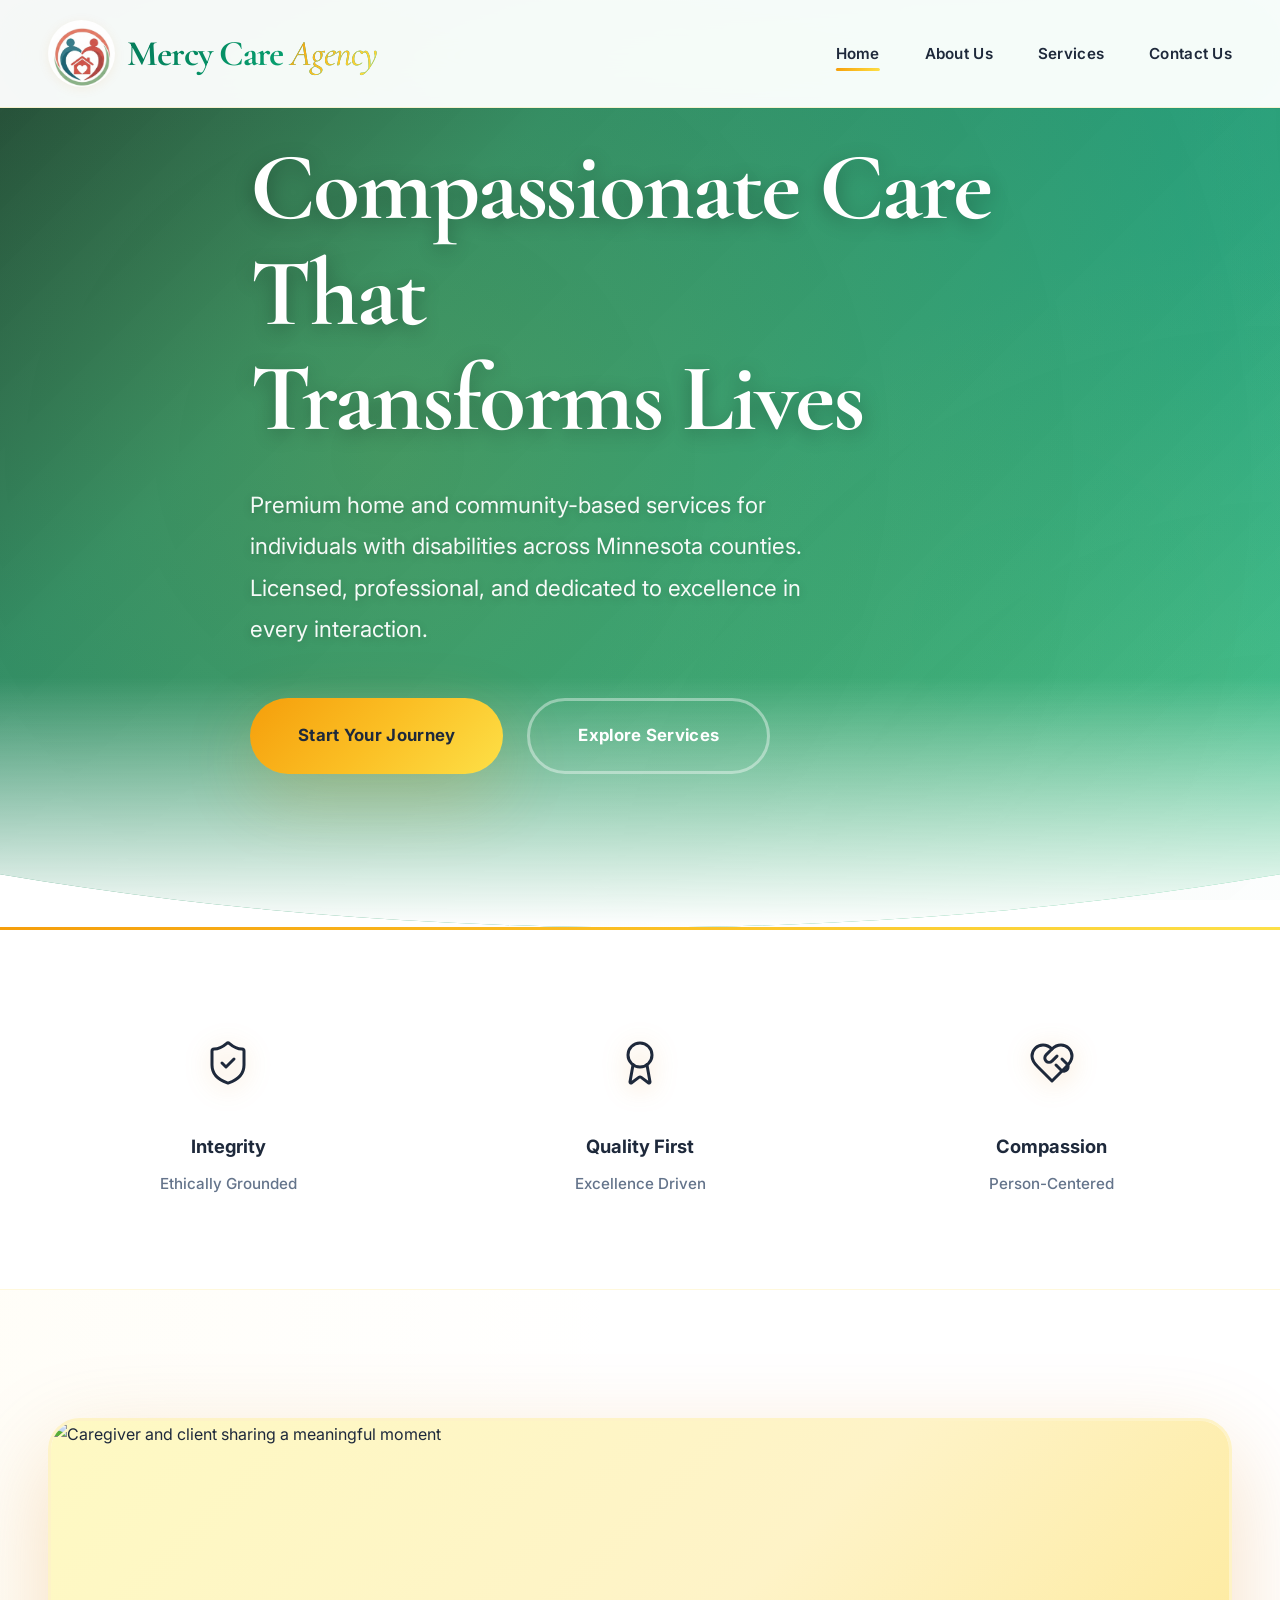
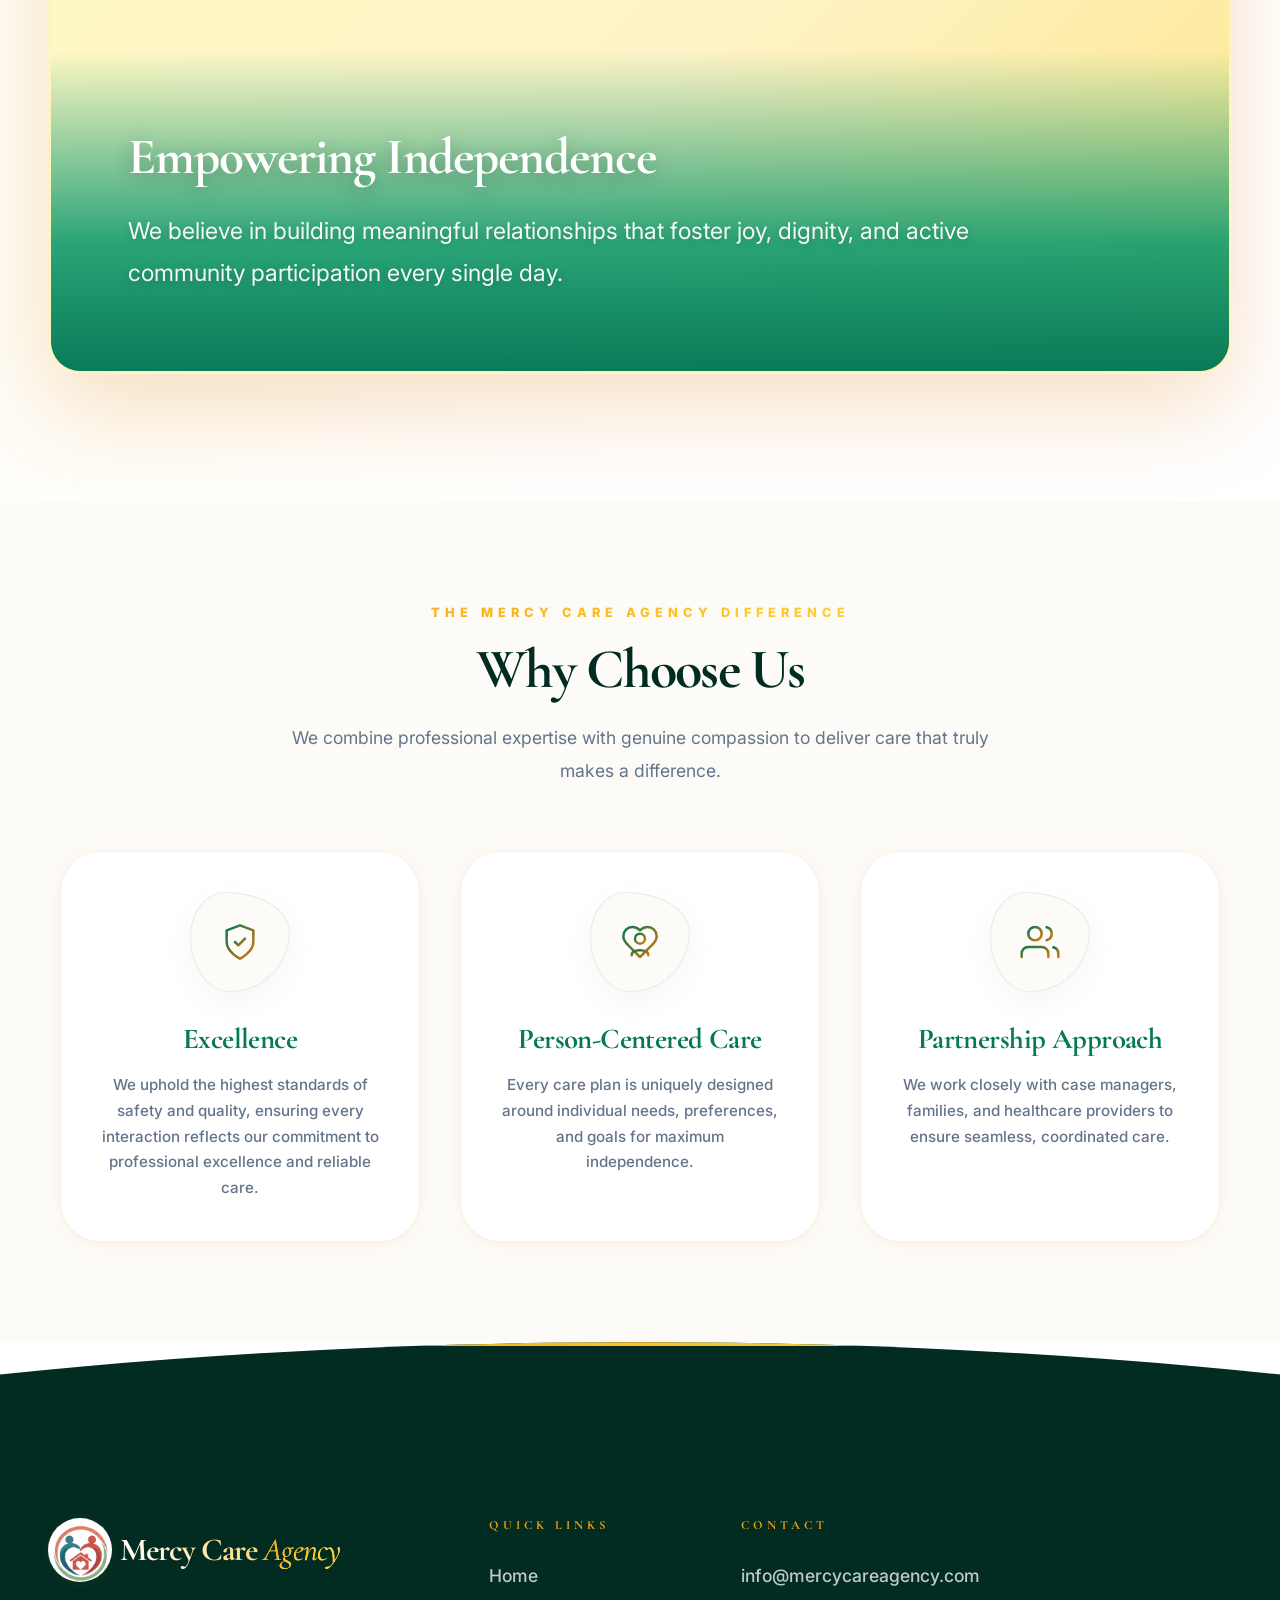
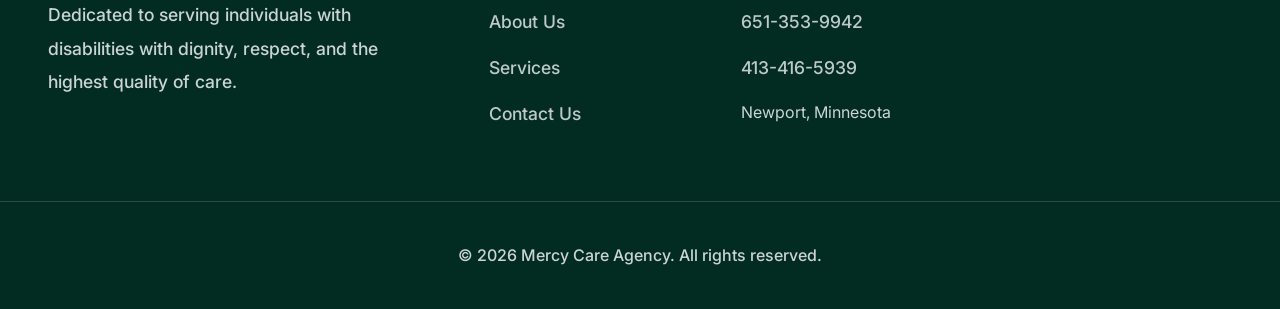
==== commit 64f12b4d: "all emails updated" ====
--- a/index.html
+++ b/index.html
@@ -185,7 +185,7 @@
         <div class="footer-column">
             <h4 class="footer-title">Contact</h4>
             <ul class="footer-links">
-                <li><a href="mailto:info@romihealthservices.com">info@romihealthservices.com</a></li>
+                <li><a href="mailto:info@mercycareagency.com">info@mercycareagency.com</a></li>
                 <li><a href="tel:651-353-9942">651-353-9942</a></li>
                 <li><a href="tel:+14134165939">413-416-5939</a></li>
                 <li>Newport, Minnesota</li>
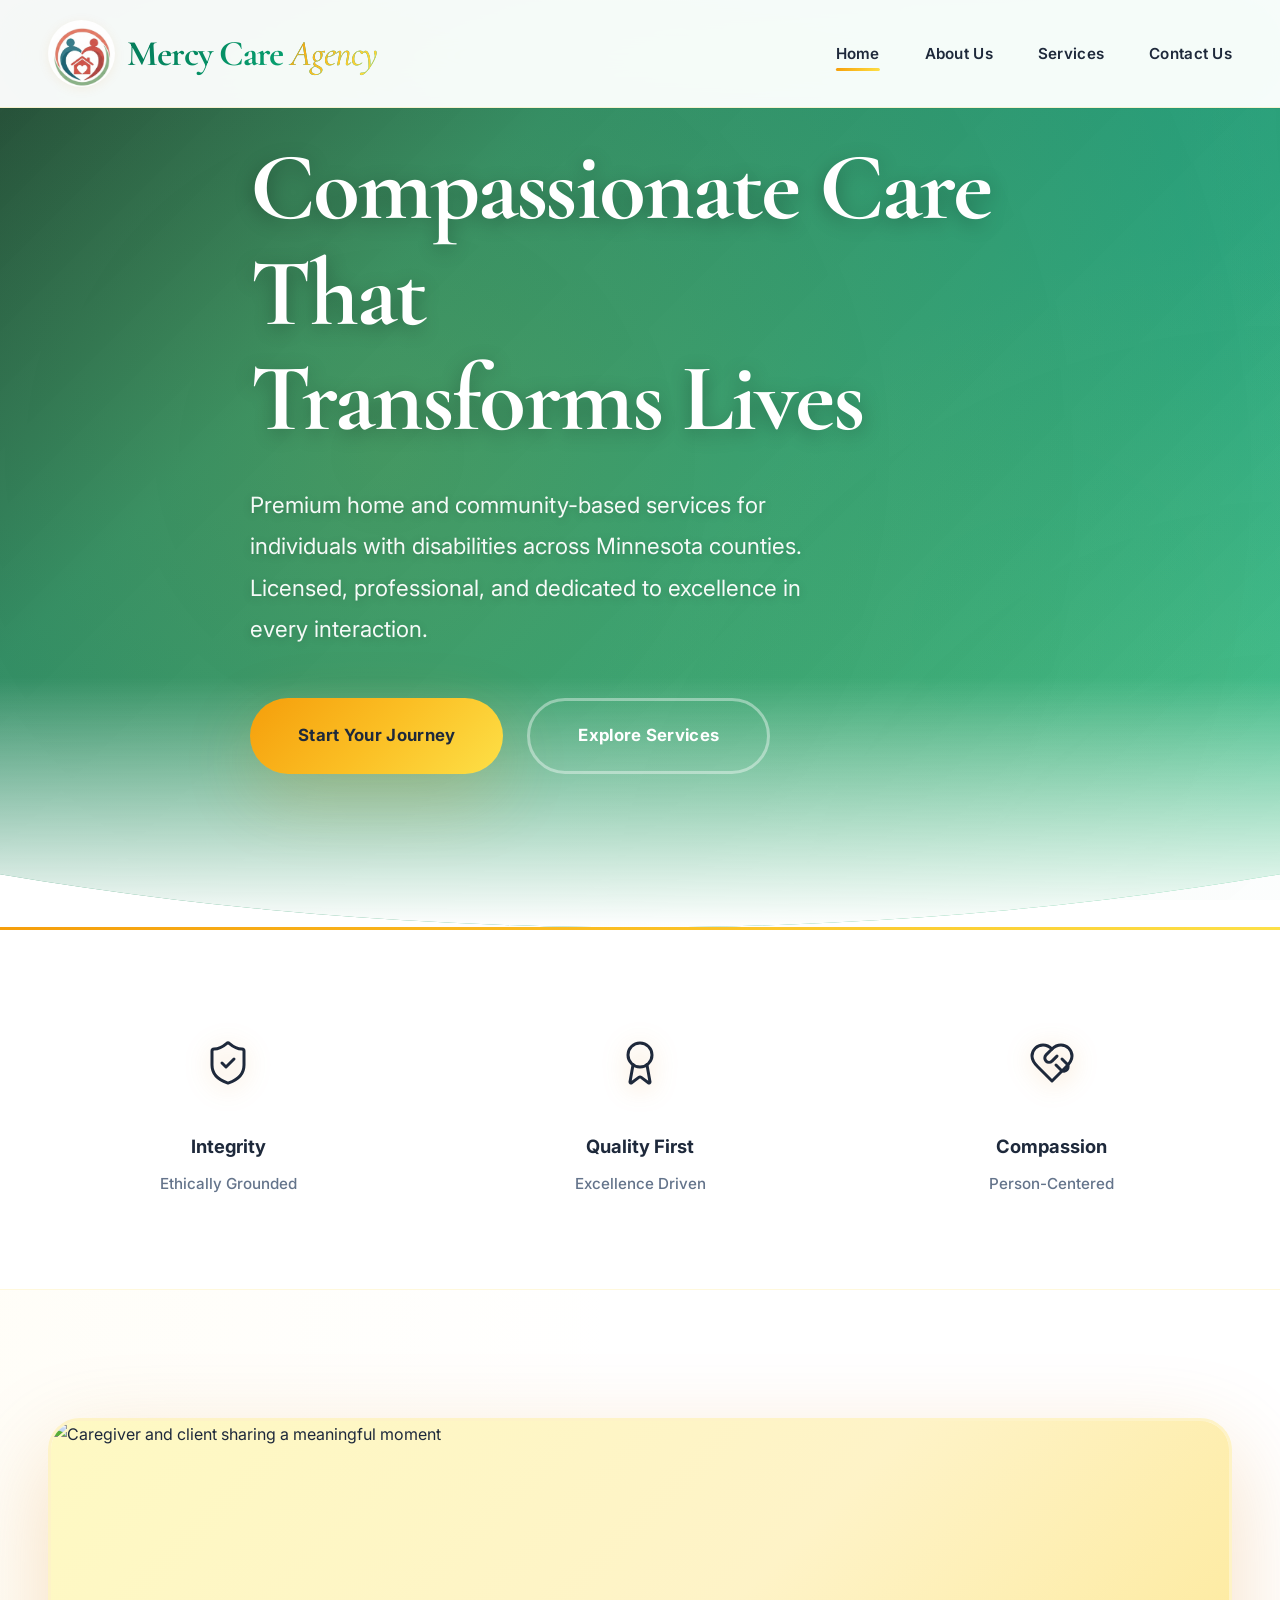
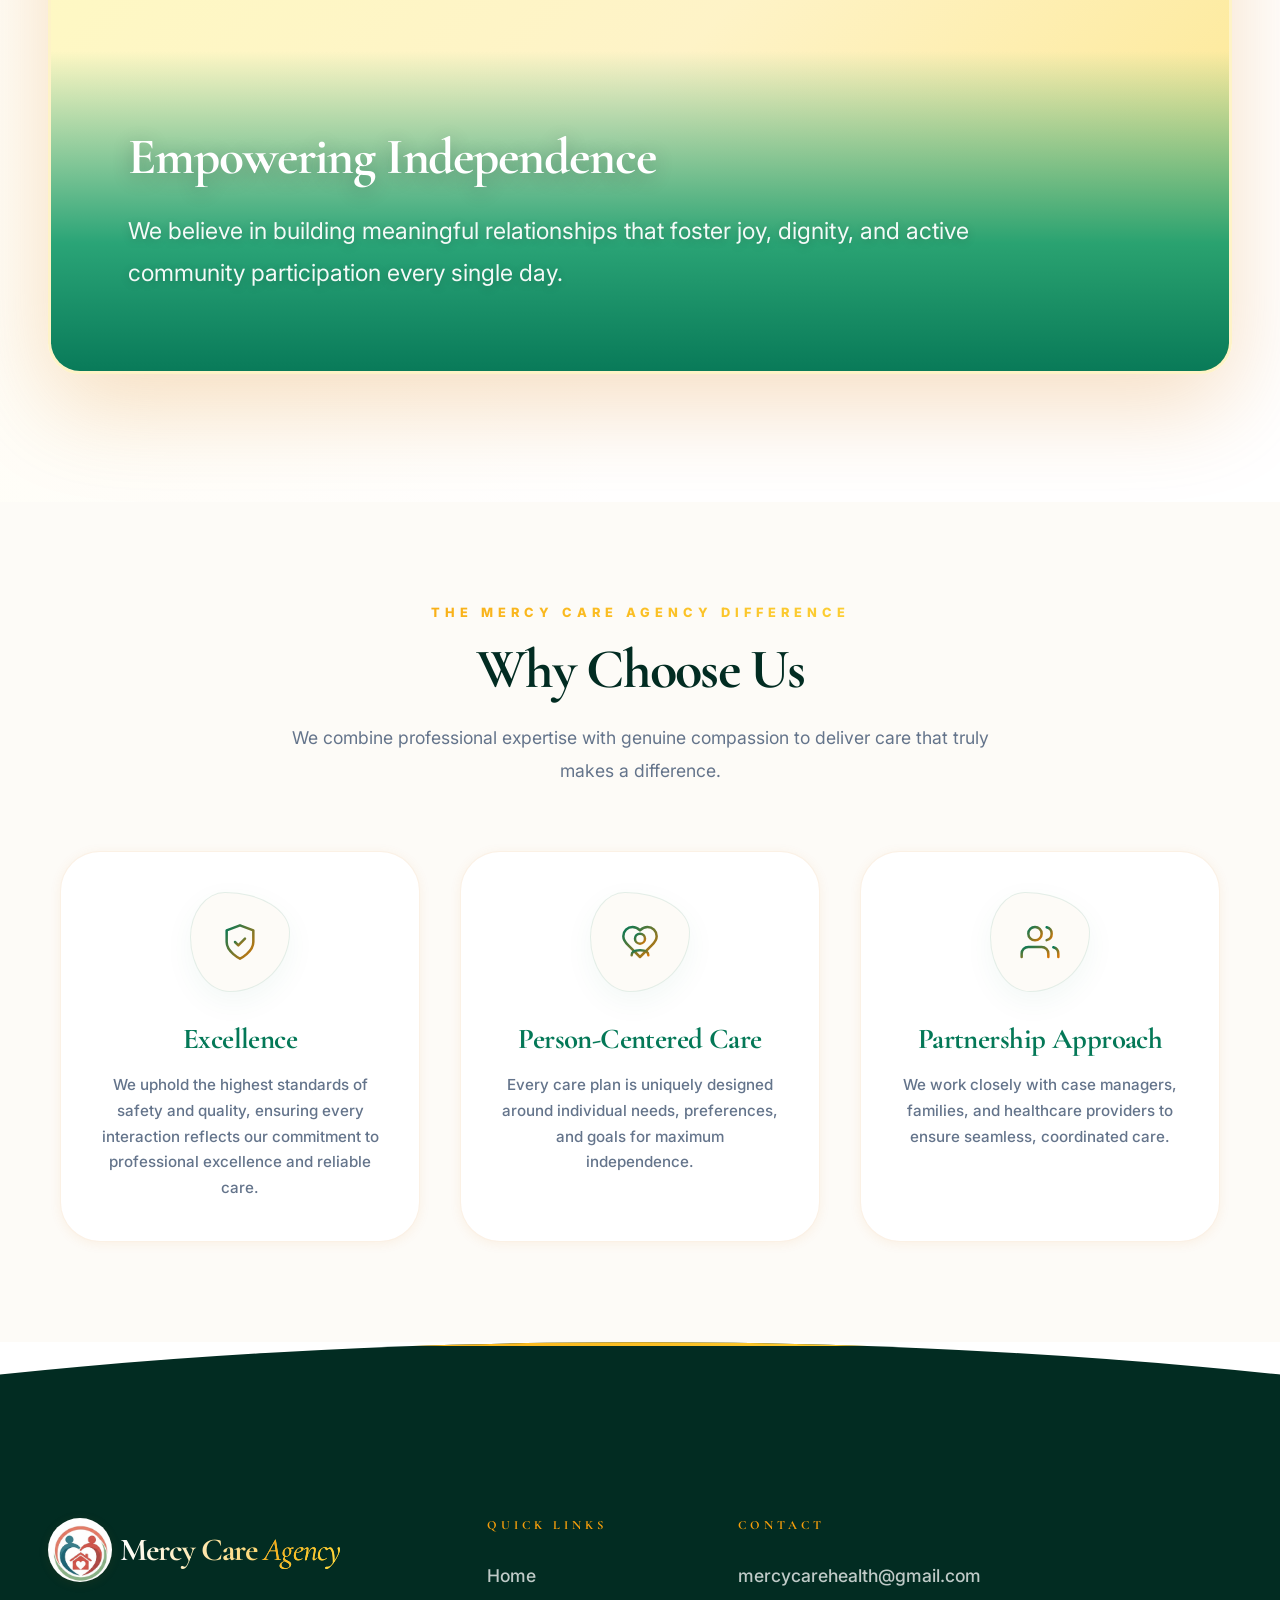
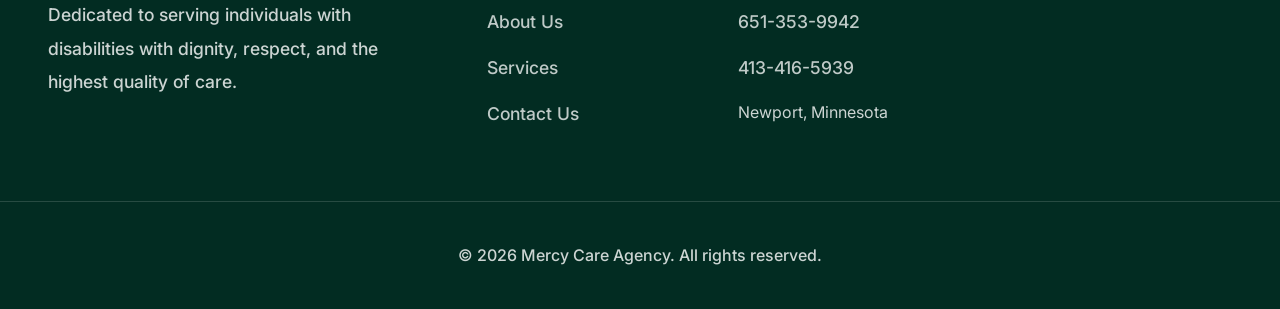
==== commit f5abe5a4: "email to mercycarehealth@gmail.com" ====
--- a/index.html
+++ b/index.html
@@ -185,7 +185,7 @@
         <div class="footer-column">
             <h4 class="footer-title">Contact</h4>
             <ul class="footer-links">
-                <li><a href="mailto:info@mercycareagency.com">info@mercycareagency.com</a></li>
+                <li><a href="mailto:mercycarehealth@gmail.com">mercycarehealth@gmail.com</a></li>
                 <li><a href="tel:651-353-9942">651-353-9942</a></li>
                 <li><a href="tel:+14134165939">413-416-5939</a></li>
                 <li>Newport, Minnesota</li>
